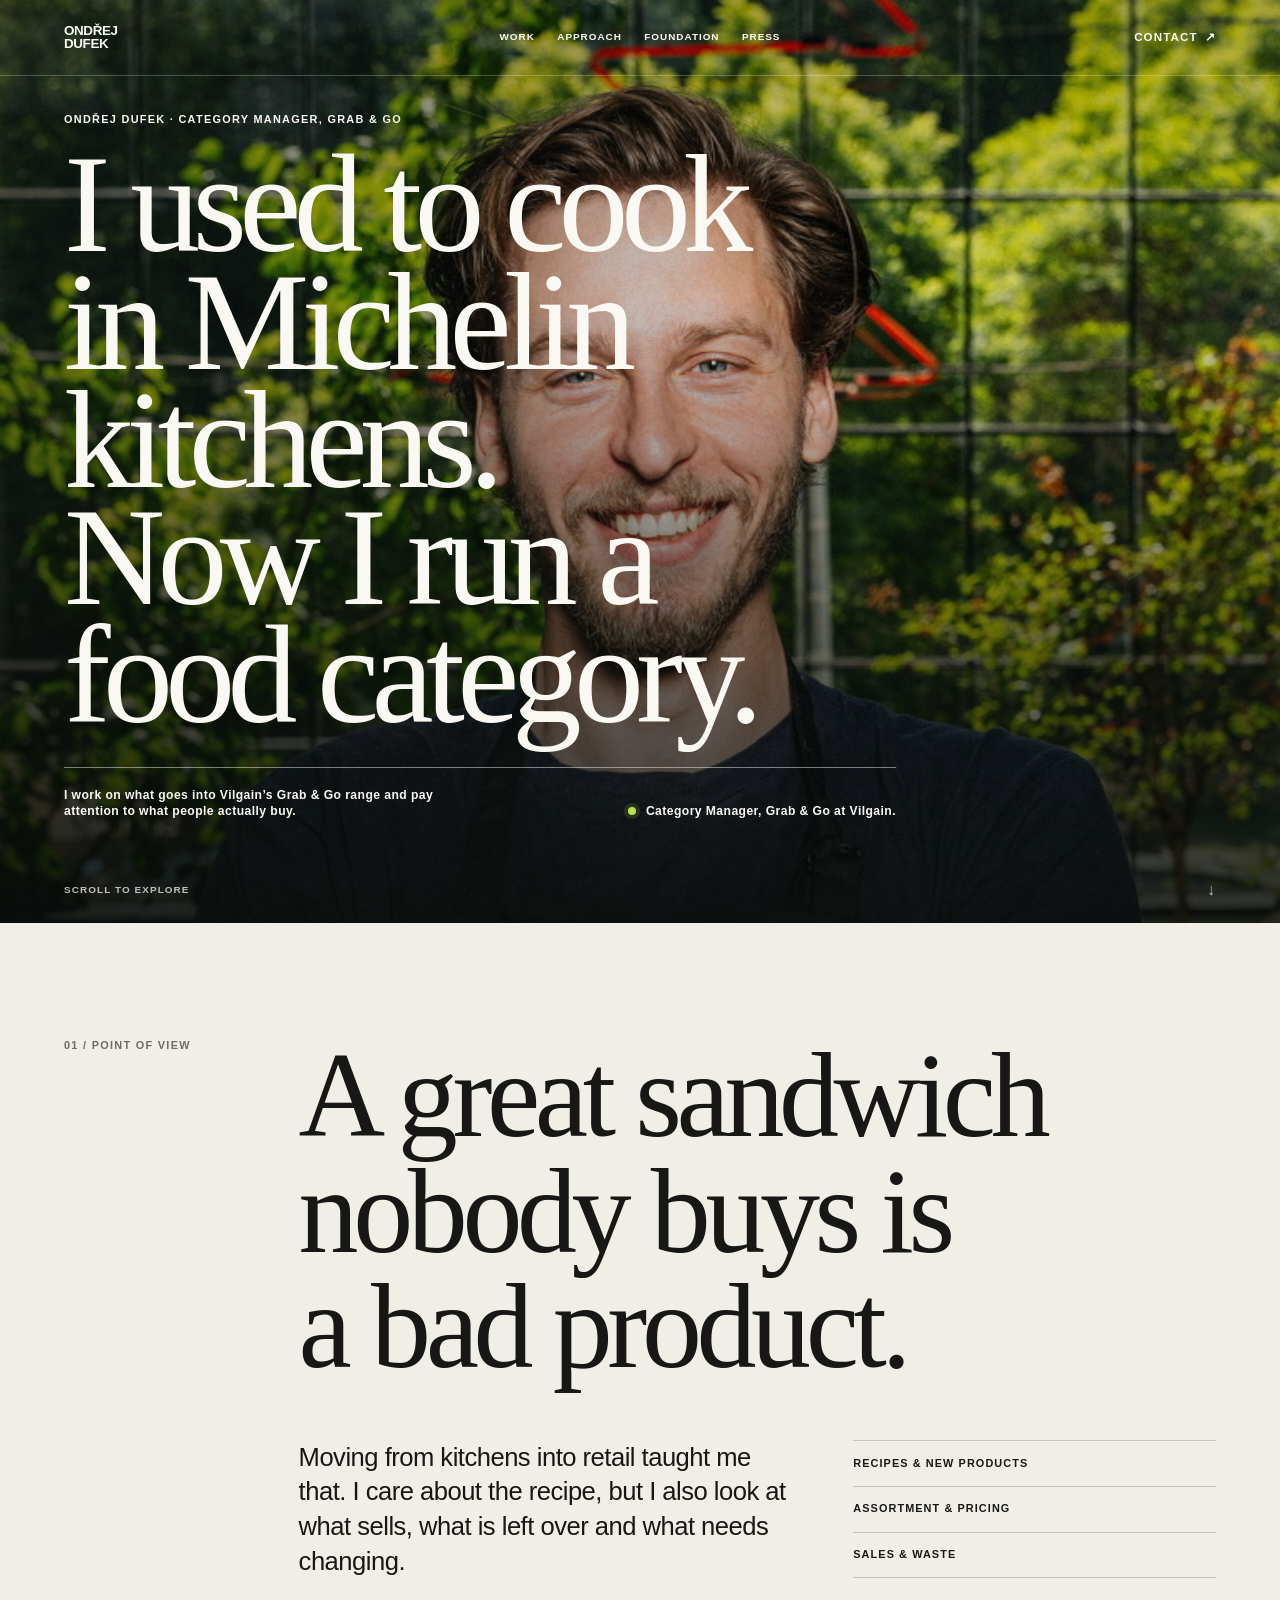
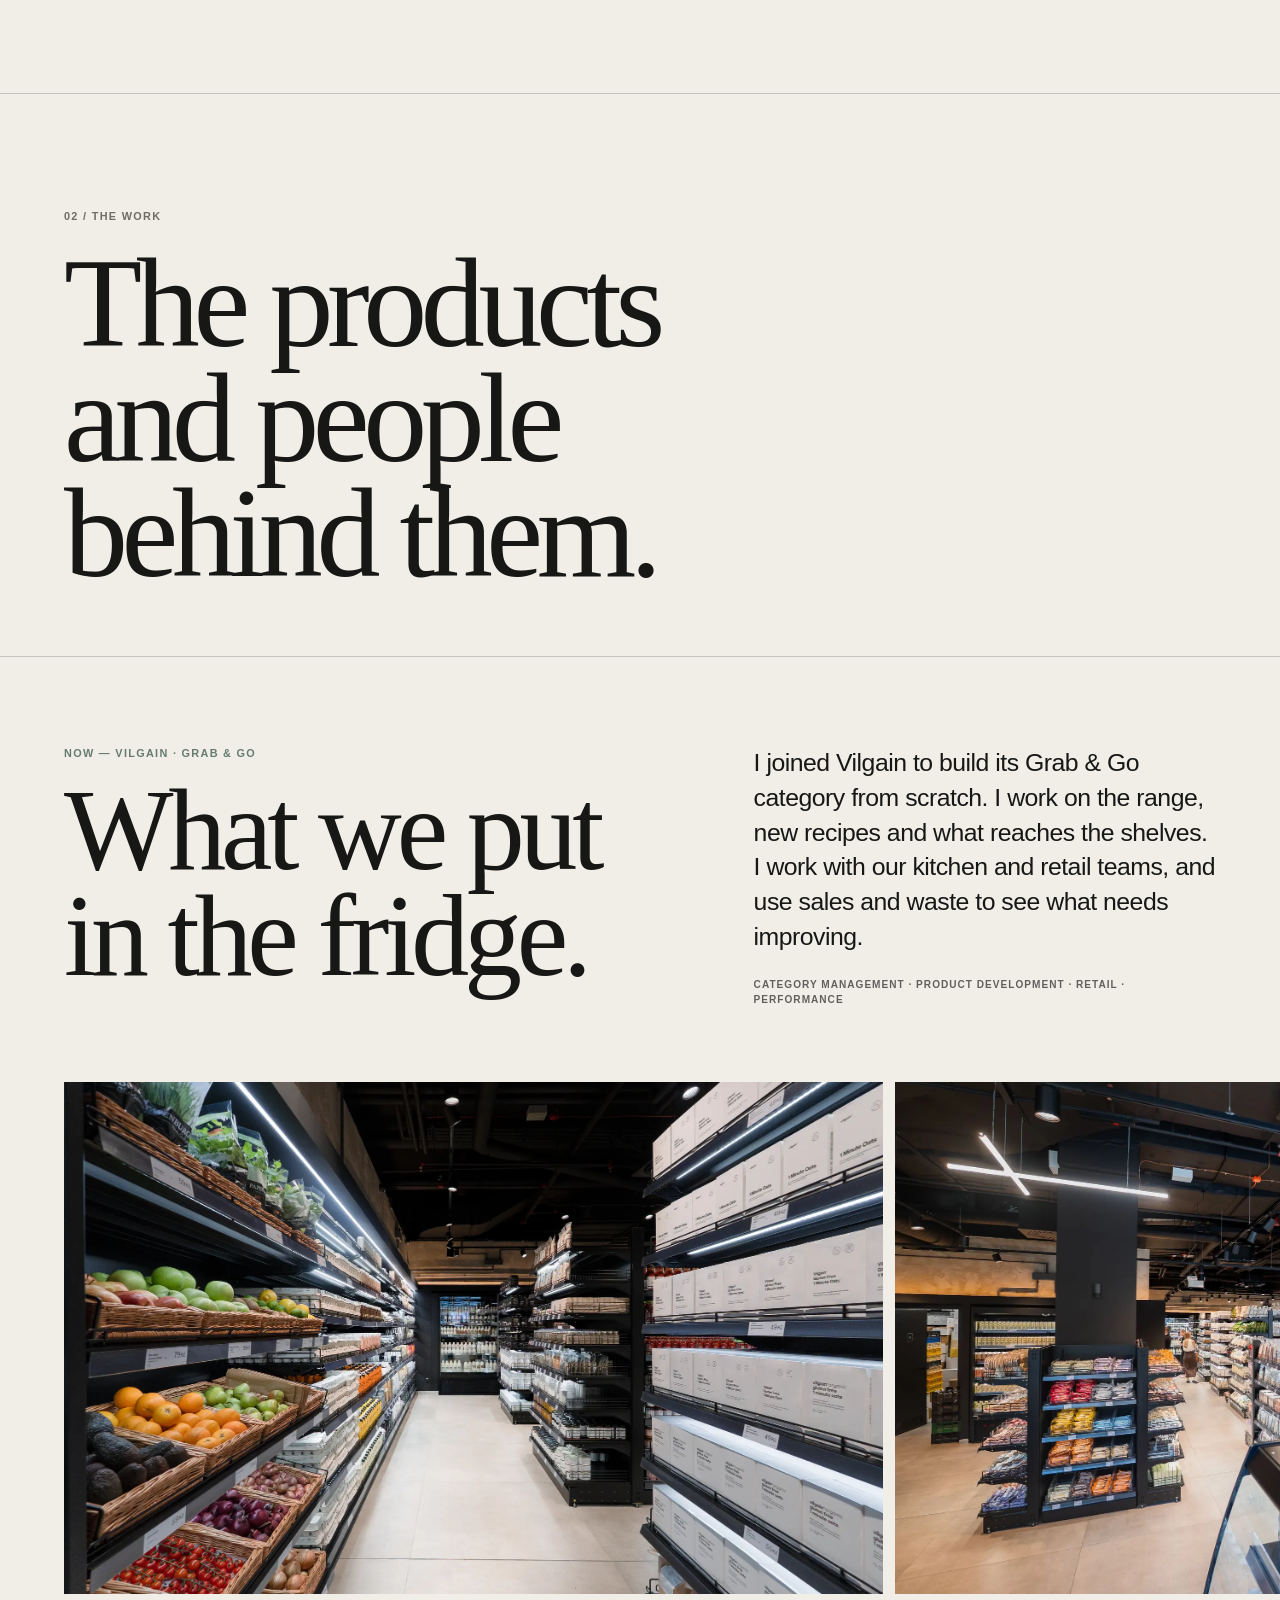
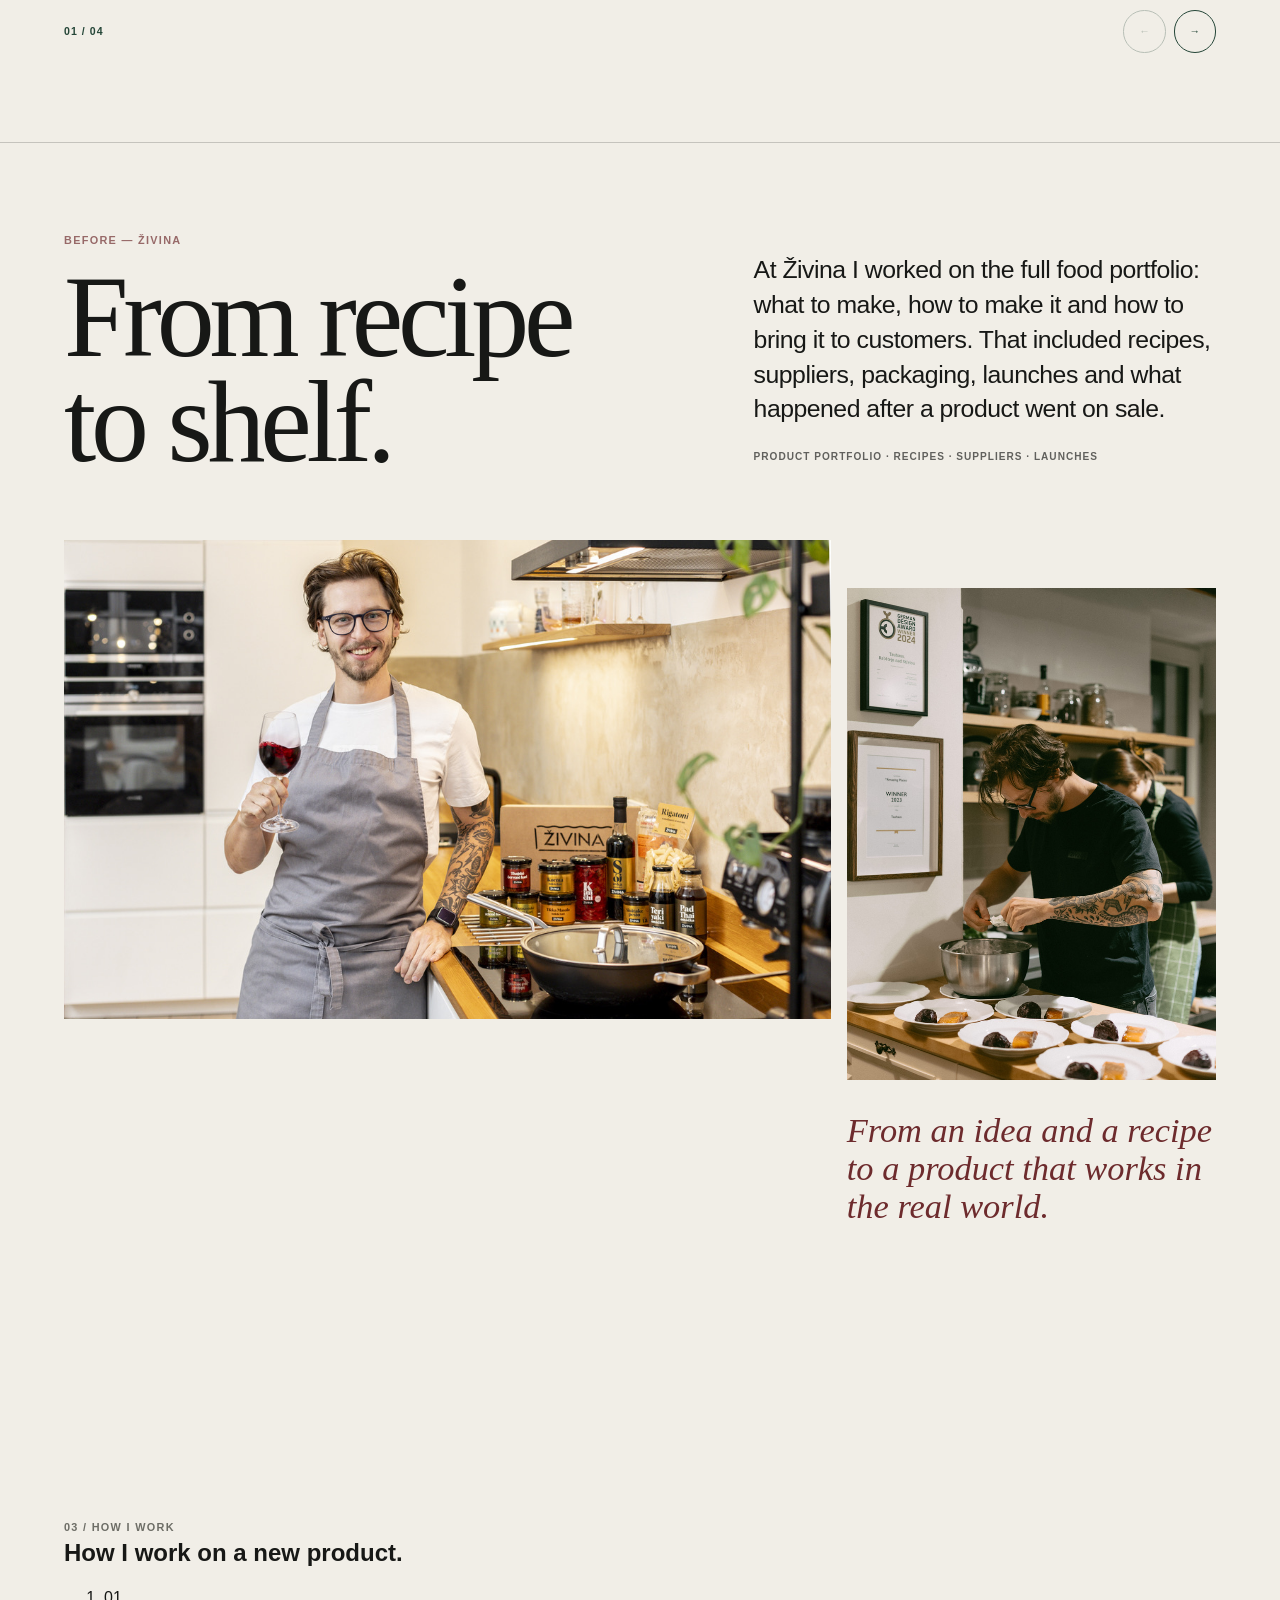
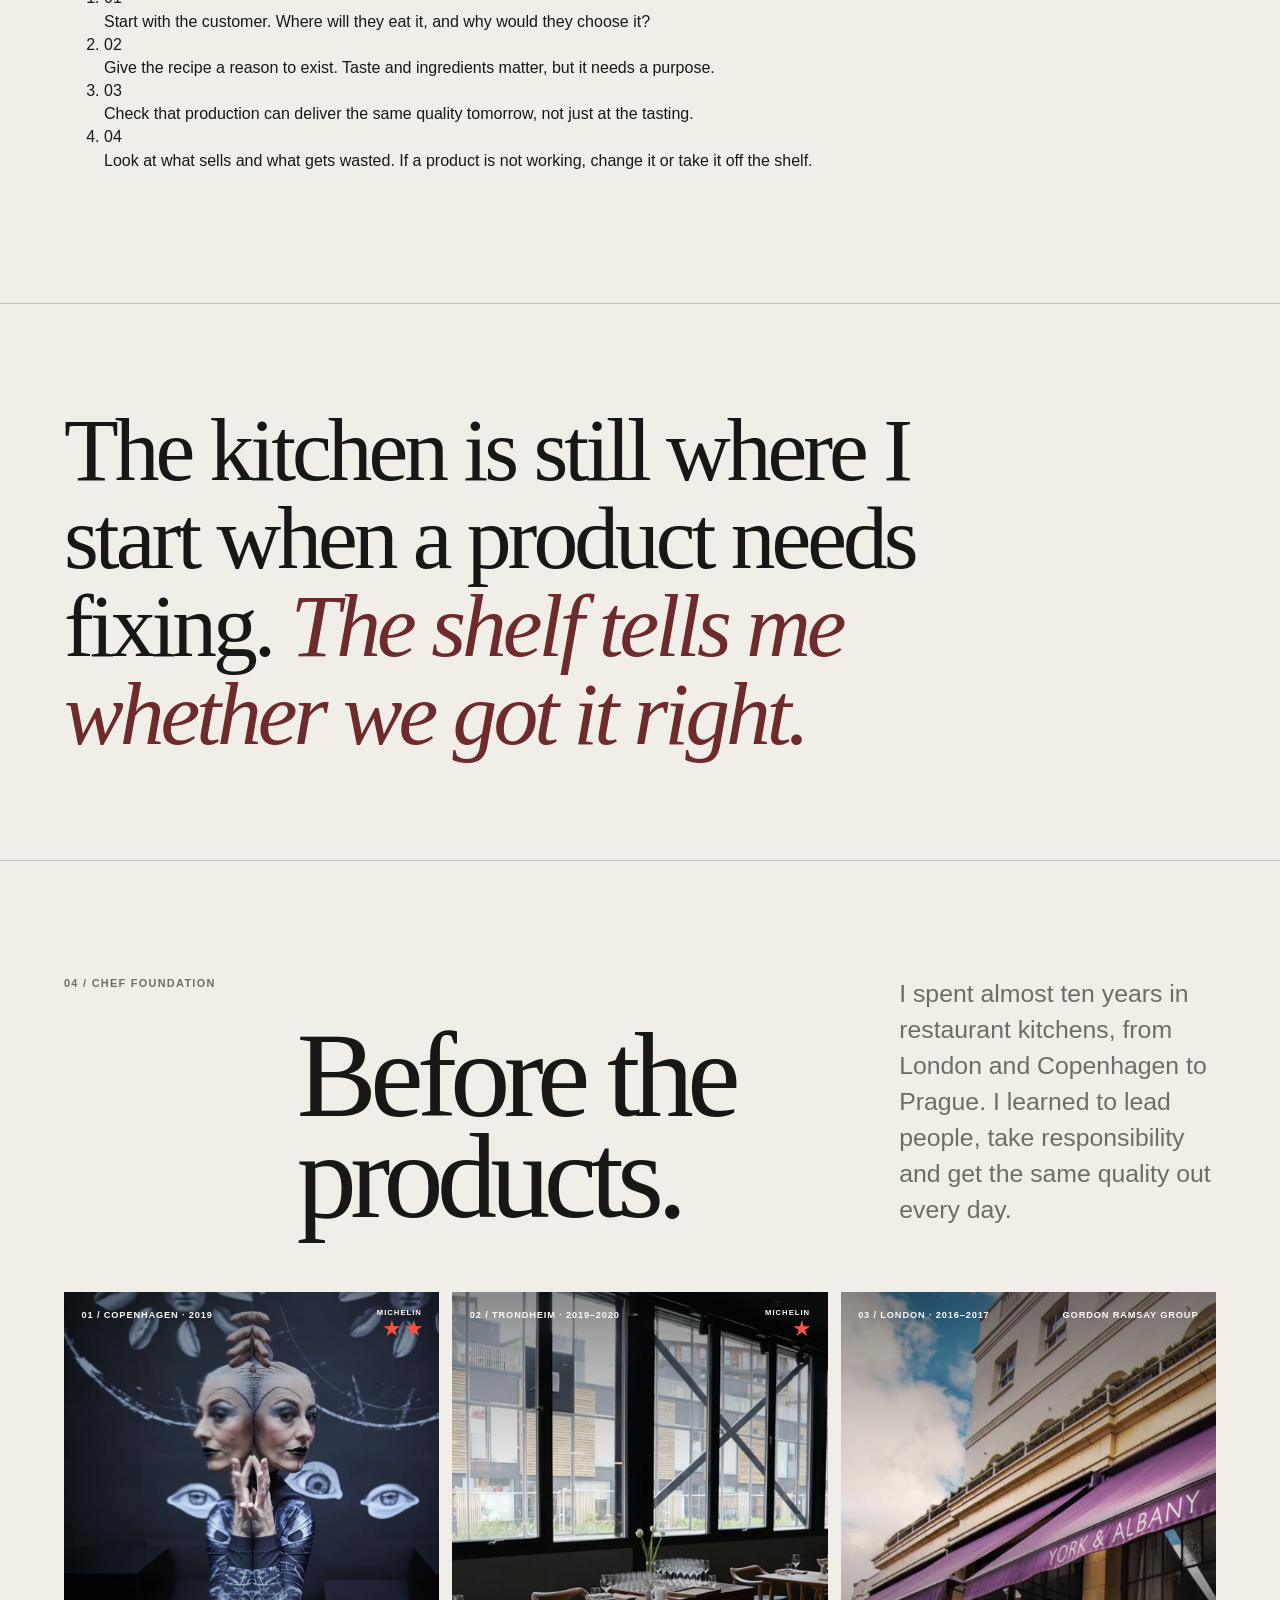
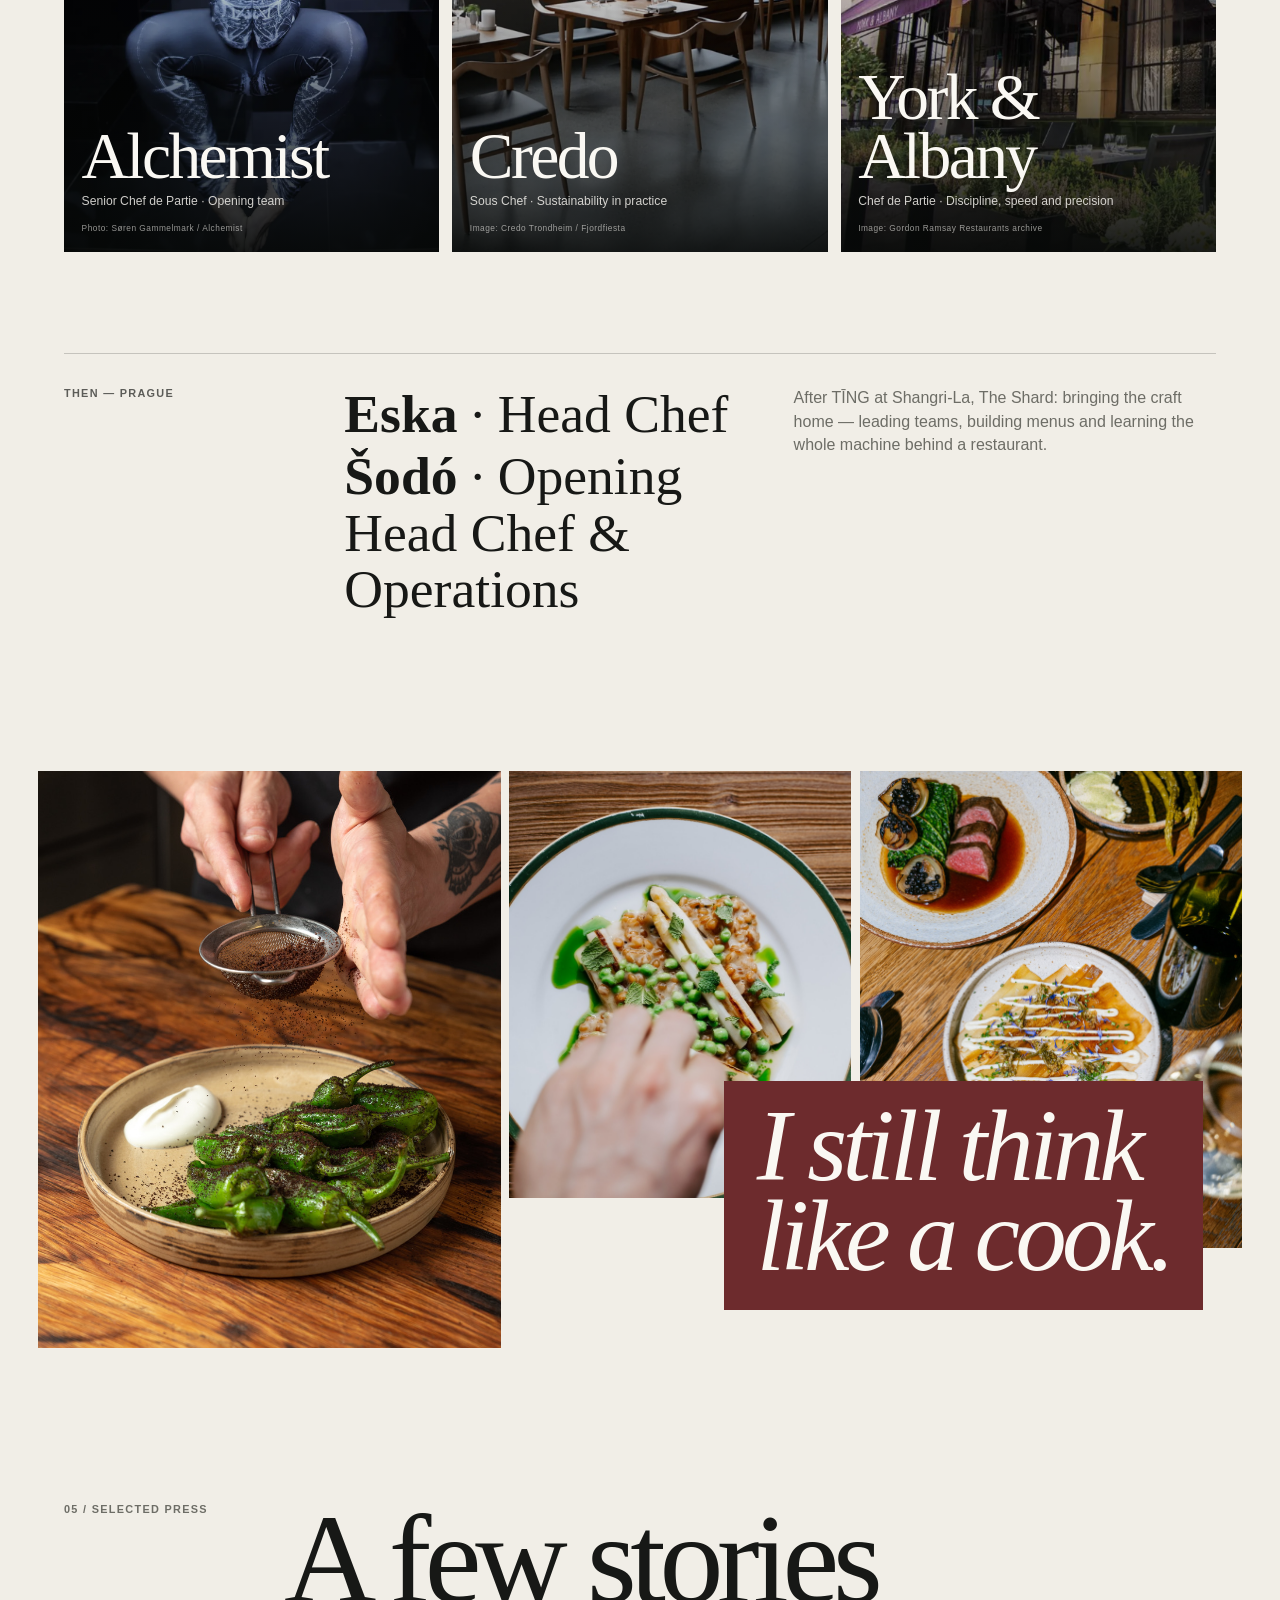
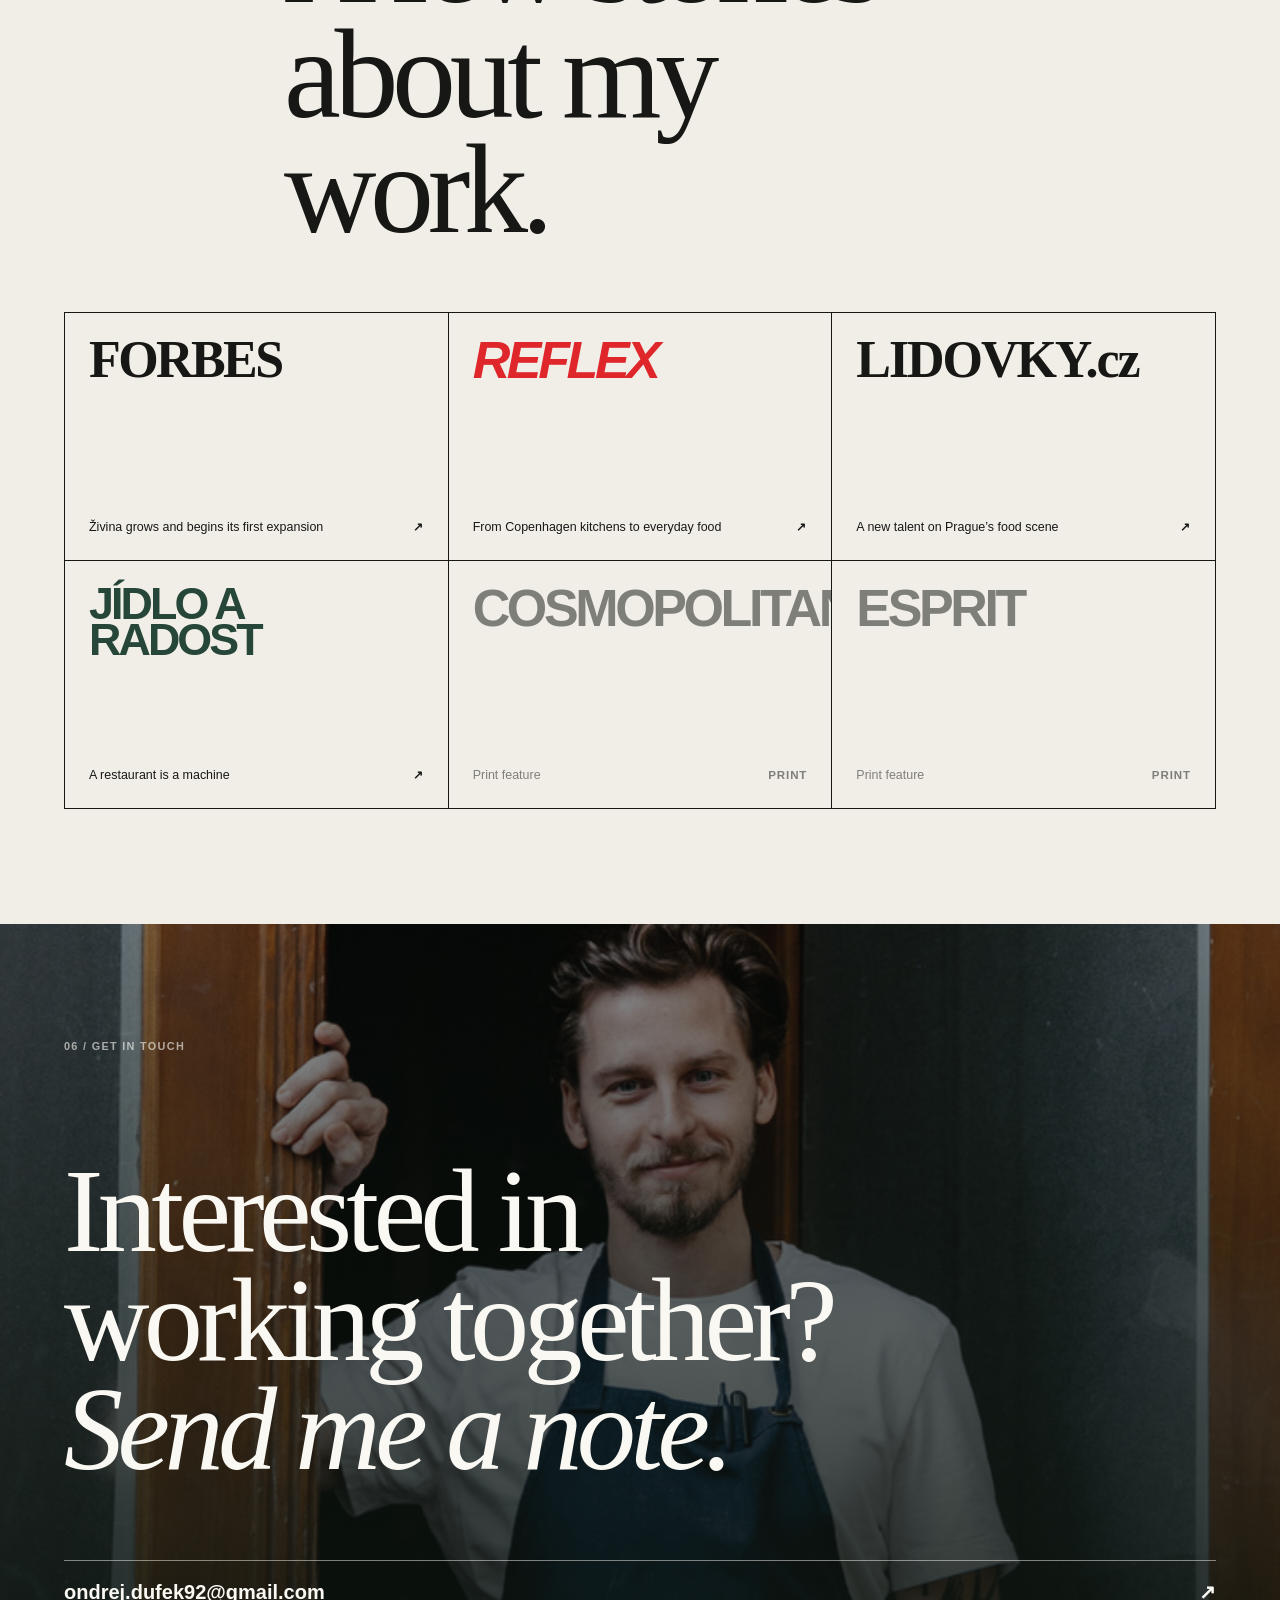
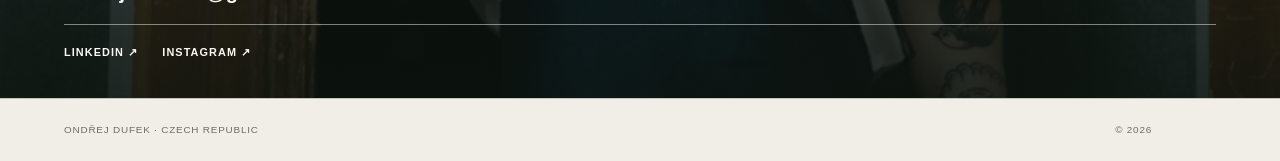
==== index.html @ eaa3c7e8 "Rewrite website copy in Ondřej's own voice" ====
<!doctype html>
<html lang="en">
<head>
  <meta charset="utf-8">
  <meta name="viewport" content="width=device-width, initial-scale=1, viewport-fit=cover">
  <meta name="theme-color" content="#f1eee7">
  <meta name="color-scheme" content="light">
  <title>Ondřej Dufek — Category Manager, Grab &amp; Go at Vilgain</title>
  <meta name="description" content="Ondřej Dufek is a Category Manager for Grab & Go at Vilgain. Former chef at Alchemist, Credo and Eska; previously worked in product management at Živina.">
  <link rel="canonical" href="https://ondrejdufek.com/">

  <meta property="og:type" content="website">
  <meta property="og:title" content="Ondřej Dufek — Category Manager, Grab & Go">
  <meta property="og:description" content="I used to cook in Michelin kitchens. Now I build Grab & Go at Vilgain.">
  <meta property="og:url" content="https://ondrejdufek.com/">
  <meta property="og:image" content="https://ondrejdufek.com/assets/images/16.jpg">
  <meta property="og:image:alt" content="Ondřej Dufek">
  <meta name="twitter:card" content="summary_large_image">

  <link rel="icon" href="assets/favicon.svg" type="image/svg+xml">
  <link rel="stylesheet" href="assets/styles.css">
  <script defer src="assets/script.js"></script>

  <script type="application/ld+json">
  {
    "@context": "https://schema.org",
    "@type": "Person",
    "name": "Ondřej Dufek",
    "url": "https://ondrejdufek.com/",
    "email": "mailto:ondrej.dufek92@gmail.com",
    "jobTitle": "Category Manager, Grab & Go",
    "sameAs": [
      "https://cz.linkedin.com/in/dufekondrej92",
      "https://www.instagram.com/dufek.ondra/"
    ],
    "knowsAbout": [
      "Food product development",
      "Category management",
      "Retail assortment",
      "New product development",
      "Fresh food",
      "Grab and go",
      "Product portfolio strategy",
      "Food operations",
      "Culinary arts"
    ]
  }
  </script>
</head>
<body>
  <a class="skip-link" href="#main">Skip to content</a>

  <header class="site-header" data-header>
    <a class="wordmark" href="#top" aria-label="Ondřej Dufek — back to top">
      <span>Ondřej</span>
      <span>Dufek</span>
    </a>
    <nav class="primary-nav" aria-label="Main navigation">
      <a href="#work">Work</a>
      <a href="#approach">Approach</a>
      <a href="#foundation">Foundation</a>
      <a href="#press">Press</a>
    </nav>
    <a class="header-contact" href="mailto:ondrej.dufek92@gmail.com">Contact <span aria-hidden="true">↗</span></a>
  </header>

  <main id="main">
    <section class="hero" id="top" aria-labelledby="hero-title">
      <div class="hero-media" aria-hidden="true">
        <img src="assets/images/16.jpg" alt="" width="768" height="1024" fetchpriority="high">
      </div>
      <div class="hero-wash" aria-hidden="true"></div>
      <div class="hero-content">
        <p class="eyebrow hero-eyebrow">Ondřej Dufek · Category Manager, Grab &amp; Go</p>
        <h1 id="hero-title">I used to cook in Michelin kitchens. Now I run a food category.</h1>
        <div class="hero-meta">
          <p>I work on what goes into Vilgain’s Grab &amp; Go range and pay attention to what people actually buy.</p>
          <p class="hero-now"><span class="status-dot" aria-hidden="true"></span> Category Manager, Grab &amp; Go at Vilgain.</p>
        </div>
      </div>
      <a class="scroll-cue" href="#intro" aria-label="Continue to introduction">
        <span>Scroll to explore</span>
        <span aria-hidden="true">↓</span>
      </a>
    </section>

    <section class="manifesto section-pad" id="intro" aria-labelledby="intro-title">
      <p class="section-index reveal">01 / Point of view</p>
      <div class="manifesto-copy">
        <h2 id="intro-title" class="display-copy reveal">A great sandwich nobody buys is a bad product.</h2>
        <div class="manifesto-bottom reveal">
          <p class="body-large">Moving from kitchens into retail taught me that. I care about the recipe, but I also look at what sells, what is left over and what needs changing.</p>
          <ul class="skill-line" aria-label="Core strengths">
            <li>Recipes &amp; new products</li>
            <li>Assortment &amp; pricing</li>
            <li>Sales &amp; waste</li>
          </ul>
        </div>
      </div>
    </section>

    <section class="work-section section-pad" id="work" aria-labelledby="work-title">
      <div class="section-heading reveal">
        <p class="section-index">02 / The work</p>
        <h2 id="work-title">The products and people behind them.</h2>
      </div>

      <article class="project project-vilgain" aria-labelledby="vilgain-title">
        <div class="project-copy reveal">
          <div>
            <p class="project-kicker">Now — Vilgain · Grab &amp; Go</p>
            <h3 id="vilgain-title">What we put<br>in the fridge.</h3>
          </div>
          <div class="project-description">
            <p>I joined Vilgain to build its Grab &amp; Go category from scratch. I work on the range, new recipes and what reaches the shelves. I work with our kitchen and retail teams, and use sales and waste to see what needs improving.</p>
            <p class="project-note">Category management · Product development · Retail · Performance</p>
          </div>
        </div>

        <section class="photo-strip reveal" data-carousel aria-label="Official Vilgain Oasis Florenc store photographs">
          <div class="photo-track" data-track tabindex="0">
            <figure class="photo-card photo-card-landscape"><img src="assets/images/vilgain/oasis-fresh-food.webp" alt="Fresh food aisle inside the Vilgain Oasis Florenc store" width="1920" height="1241" loading="lazy"></figure>
            <figure class="photo-card photo-card-landscape"><img src="assets/images/vilgain/oasis-interior.webp" alt="Interior of the Vilgain Oasis Florenc store" width="1920" height="1247" loading="lazy"></figure>
            <figure class="photo-card photo-card-landscape"><img src="assets/images/vilgain/oasis-exterior.webp" alt="Entrance to the Vilgain Oasis Florenc store in Prague" width="1920" height="1198" loading="lazy"></figure>
            <figure class="photo-card photo-card-landscape"><img src="assets/images/vilgain/oasis-signage.webp" alt="Vilgain signage inside the Oasis Florenc store" width="1920" height="1281" loading="lazy"></figure>
          </div>
          <div class="carousel-ui">
            <p><span data-current>01</span> / <span data-total>04</span></p>
            <div class="carousel-buttons">
              <button type="button" data-prev aria-label="Previous photograph">←</button>
              <button type="button" data-next aria-label="Next photograph">→</button>
            </div>
          </div>
        </section>
      </article>

      <article class="project project-zivina" aria-labelledby="zivina-title">
        <div class="project-copy reveal">
          <div>
            <p class="project-kicker">Before — Živina</p>
            <h3 id="zivina-title">From recipe<br>to shelf.</h3>
          </div>
          <div class="project-description">
            <p>At Živina I worked on the full food portfolio: what to make, how to make it and how to bring it to customers. That included recipes, suppliers, packaging, launches and what happened after a product went on sale.</p>
            <p class="project-note">Product portfolio · Recipes · Suppliers · Launches</p>
          </div>
        </div>

        <div class="zivina-gallery reveal">
          <figure class="gallery-main"><img src="assets/images/05.jpg" alt="" width="1084" height="724" loading="lazy"></figure>
          <figure class="gallery-secondary"><img src="assets/images/06.jpg" alt="" width="724" height="1086" loading="lazy"></figure>
          <p class="gallery-caption">From an idea and a recipe to a product that works in the real world.</p>
        </div>
      </article>
    </section>

    <section class="method section-pad" id="approach" aria-labelledby="approach-title">
      <p class="section-index reveal">03 / How I work</p>
      <div class="method-main">
        <h2 id="approach-title" class="reveal">How I work on a new product.</h2>
        <ol class="method-list reveal">
          <li><span>01</span><p>Start with the customer. Where will they eat it, and why would they choose it?</p></li>
          <li><span>02</span><p>Give the recipe a reason to exist. Taste and ingredients matter, but it needs a purpose.</p></li>
          <li><span>03</span><p>Check that production can deliver the same quality tomorrow, not just at the tasting.</p></li>
          <li><span>04</span><p>Look at what sells and what gets wasted. If a product is not working, change it or take it off the shelf.</p></li>
        </ol>
      </div>
    </section>

    <section class="bridge" aria-label="Career progression">
      <p class="reveal">The kitchen is still where I start when a product needs fixing. <em>The shelf tells me whether we got it right.</em></p>
    </section>

    <section class="foundation section-pad" id="foundation" aria-labelledby="foundation-title">
      <div class="foundation-intro reveal">
        <p class="section-index">04 / Chef foundation</p>
        <h2 id="foundation-title">Before the<br>products.</h2>
        <p>I spent almost ten years in restaurant kitchens, from London and Copenhagen to Prague. I learned to lead people, take responsibility and get the same quality out every day.</p>
      </div>

      <div class="experience-grid reveal" aria-label="Selected culinary experience">
        <a class="experience-card" href="https://alchemist.dk/" target="_blank" rel="noopener">
          <img src="assets/images/foundation/alchemist.webp" alt="Perceptions at Alchemist in Copenhagen" width="1200" height="1500" loading="lazy">
          <div class="experience-shade" aria-hidden="true"></div>
          <div class="experience-topline">
            <p>01 / Copenhagen · 2019</p>
            <p class="michelin-stars" aria-label="Two Michelin stars"><span>MICHELIN</span><b aria-hidden="true">★ ★</b></p>
          </div>
          <div class="experience-copy">
            <h3>Alchemist</h3>
            <p>Senior Chef de Partie · Opening team</p>
            <small>Photo: Søren Gammelmark / Alchemist</small>
          </div>
        </a>

        <a class="experience-card" href="https://www.restaurantcredo.no/" target="_blank" rel="noopener">
          <img src="assets/images/foundation/credo.webp" alt="Credo restaurant interior in Trondheim" width="1200" height="1500" loading="lazy">
          <div class="experience-shade" aria-hidden="true"></div>
          <div class="experience-topline">
            <p>02 / Trondheim · 2019–2020</p>
            <p class="michelin-stars" aria-label="One Michelin star"><span>MICHELIN</span><b aria-hidden="true">★</b></p>
          </div>
          <div class="experience-copy">
            <h3>Credo</h3>
            <p>Sous Chef · Sustainability in practice</p>
            <small>Image: Credo Trondheim / Fjordfiesta</small>
          </div>
        </a>

        <a class="experience-card" href="https://www.gordonramsayrestaurants.com/" target="_blank" rel="noopener">
          <img src="assets/images/foundation/gordon-ramsay-group.webp" alt="York and Albany restaurant in London" width="1200" height="1500" loading="lazy">
          <div class="experience-shade" aria-hidden="true"></div>
          <div class="experience-topline">
            <p>03 / London · 2016–2017</p>
            <p class="group-mark">GORDON RAMSAY GROUP</p>
          </div>
          <div class="experience-copy">
            <h3>York &amp; Albany</h3>
            <p>Chef de Partie · Discipline, speed and precision</p>
            <small>Image: Gordon Ramsay Restaurants archive</small>
          </div>
        </a>
      </div>

      <div class="prague-chapter reveal">
        <p class="project-kicker">Then — Prague</p>
        <div>
          <p><strong>Eska</strong> · Head Chef</p>
          <p><strong>Šodó</strong> · Opening Head Chef &amp; Operations</p>
        </div>
        <p>After TĪNG at Shangri-La, The Shard: bringing the craft home — leading teams, building menus and learning the whole machine behind a restaurant.</p>
      </div>
    </section>

    <aside class="interlude" aria-label="Ondřej Dufek at work">
      <div class="interlude-grid">
        <figure><img src="assets/images/11.jpg" alt="" width="793" height="991" loading="lazy"></figure>
        <figure><img src="assets/images/12.jpg" alt="" width="724" height="1086" loading="lazy"></figure>
        <figure><img src="assets/images/13.jpg" alt="" width="768" height="1024" loading="lazy"></figure>
      </div>
      <p class="interlude-line reveal">I still think<br>like a cook.</p>
    </aside>

    <section class="press section-pad" id="press" aria-labelledby="press-title">
      <div class="press-heading reveal">
        <p class="section-index">05 / Selected press</p>
        <h2 id="press-title">A few stories<br>about my work.</h2>
      </div>

      <div class="press-grid reveal">
        <a class="press-card press-forbes" href="https://forbes.cz/sklenicky-s-michelinskym-podpisem-zivina-roste-a-spousti-prvni-expanzi/" target="_blank" rel="noopener">
          <span class="press-logo">FORBES</span>
          <span class="press-title">Živina grows and begins its first expansion</span>
          <span class="press-arrow" aria-hidden="true">↗</span>
        </a>
        <a class="press-card press-reflex" href="https://www.reflex.cz/clanek/jidlo-a-piti/127262/dufek-vareni-v-kodani-to-je-jiny-svet-byla-to-nadherna-divadelni-hra-pod-vedenim-skutecneho-dramaturga.html" target="_blank" rel="noopener">
          <span class="press-logo">REFLEX</span>
          <span class="press-title">From Copenhagen kitchens to everyday food</span>
          <span class="press-arrow" aria-hidden="true">↗</span>
        </a>
        <a class="press-card press-lidovky" href="https://www.lidovky.cz/relax/dobra-chut/ondrej-dufek-restaurace-eska-dejvice-sodo-skotsko.A230419_142334_dobra-chut_ape" target="_blank" rel="noopener">
          <span class="press-logo">LIDOVKY.cz</span>
          <span class="press-title">A new talent on Prague’s food scene</span>
          <span class="press-arrow" aria-hidden="true">↗</span>
        </a>
        <a class="press-card press-ambi" href="https://www.jidloaradost.ambi.cz/clanky/restaurace-je-stroj-zadrhaval-by-se-kdyby-si-kazda-soucastka-delala-co-chce" target="_blank" rel="noopener">
          <span class="press-logo">JÍDLO A RADOST</span>
          <span class="press-title">A restaurant is a machine</span>
          <span class="press-arrow" aria-hidden="true">↗</span>
        </a>
        <div class="press-card press-print" aria-label="Cosmopolitan, print feature">
          <span class="press-logo">COSMOPOLITAN</span>
          <span class="press-title">Print feature</span>
          <span class="press-arrow" aria-hidden="true">Print</span>
        </div>
        <div class="press-card press-print" aria-label="Esprit, print feature">
          <span class="press-logo">ESPRIT</span>
          <span class="press-title">Print feature</span>
          <span class="press-arrow" aria-hidden="true">Print</span>
        </div>
      </div>
    </section>

    <section class="closing" id="contact" aria-labelledby="contact-title">
      <div class="closing-image" aria-hidden="true">
        <img src="assets/images/14.jpg" alt="" width="724" height="1086" loading="lazy">
      </div>
      <div class="closing-inner">
        <p class="section-index reveal">06 / Get in touch</p>
        <h2 id="contact-title" class="reveal">Interested in working together?<br><em>Send me a note.</em></h2>
        <a class="email-link reveal" href="mailto:ondrej.dufek92@gmail.com">
          <span>ondrej.dufek92@gmail.com</span>
          <span aria-hidden="true">↗</span>
        </a>
        <div class="closing-links reveal">
          <a href="https://cz.linkedin.com/in/dufekondrej92" target="_blank" rel="me noopener">LinkedIn ↗</a>
          <a href="https://www.instagram.com/dufek.ondra/" target="_blank" rel="me noopener">Instagram ↗</a>
        </div>
      </div>
    </section>
  </main>

  <footer class="site-footer">
    <p>Ondřej Dufek · Czech Republic</p>
    <p>© <span data-year>2026</span></p>
  </footer>

  <noscript>
    <p class="noscript-message">This site works without JavaScript; swipe galleries and subtle motion are enhanced when JavaScript is available.</p>
  </noscript>
</body>
</html>
---- assets/styles.css ----
:root {
  --paper: #f1eee7;
  --paper-deep: #e7e1d7;
  --ink: #171816;
  --muted: #6d6d66;
  --line: rgba(23, 24, 22, 0.2);
  --green: #254638;
  --green-soft: #dce4d5;
  --wine: #6d2b2d;
  --wine-deep: #4c1c1f;
  --gold: #d4a94f;
  --black: #101210;
  --white: #faf8f3;
  --sans: "Helvetica Neue", Helvetica, Arial, sans-serif;
  --serif: "Iowan Old Style", "Palatino Linotype", Palatino, Baskerville, "Times New Roman", serif;
  --header-h: 4.75rem;
  --gutter: clamp(1.25rem, 5vw, 5rem);
  --section-space: clamp(4.5rem, 9vw, 7.5rem);
  --ease: cubic-bezier(.22, 1, .36, 1);
}

*,
*::before,
*::after {
  box-sizing: border-box;
}

html {
  scroll-behavior: smooth;
  background: var(--paper);
}

body {
  margin: 0;
  min-width: 20rem;
  overflow-x: hidden;
  color: var(--ink);
  background: var(--paper);
  font-family: var(--sans);
  font-size: 1rem;
  line-height: 1.45;
  -webkit-font-smoothing: antialiased;
  text-rendering: optimizeLegibility;
}

body.is-loading {
  cursor: wait;
}

img {
  display: block;
  width: 100%;
  max-width: 100%;
  height: auto;
  background: var(--paper-deep);
}

figure,
h1,
h2,
h3,
p,
ul {
  margin: 0;
}

ul {
  padding: 0;
  list-style: none;
}

a {
  color: inherit;
  text-decoration: none;
}

button {
  color: inherit;
  font: inherit;
}

::selection {
  color: var(--white);
  background: var(--wine);
}

:focus-visible {
  outline: 2px solid currentColor;
  outline-offset: 4px;
}

.skip-link {
  position: fixed;
  z-index: 1000;
  top: .75rem;
  left: .75rem;
  padding: .75rem 1rem;
  color: var(--white);
  background: var(--black);
  transform: translateY(-180%);
  transition: transform .2s ease;
}

.skip-link:focus {
  transform: translateY(0);
}

.site-header {
  position: fixed;
  z-index: 100;
  top: 0;
  right: 0;
  left: 0;
  display: grid;
  grid-template-columns: 1fr auto;
  align-items: center;
  min-height: var(--header-h);
  padding: .75rem var(--gutter);
  color: var(--white);
  border-bottom: 1px solid rgba(255, 255, 255, .24);
  transition:
    color .35s ease,
    background-color .35s ease,
    border-color .35s ease,
    transform .35s var(--ease);
}

.site-header.is-scrolled {
  color: var(--ink);
  border-color: var(--line);
  background: rgba(241, 238, 231, .88);
  -webkit-backdrop-filter: blur(18px);
  backdrop-filter: blur(18px);
}

.wordmark {
  display: flex;
  flex-direction: column;
  width: fit-content;
  font-size: .84rem;
  font-weight: 700;
  line-height: .9;
  letter-spacing: -.03em;
  text-transform: uppercase;
}

.primary-nav {
  display: none;
}

.header-contact {
  display: inline-flex;
  gap: .45rem;
  align-items: center;
  padding: .55rem 0;
  font-size: .72rem;
  font-weight: 700;
  letter-spacing: .1em;
  text-transform: uppercase;
}

.header-contact span {
  transition: transform .25s var(--ease);
}

.header-contact:hover span {
  transform: translate(3px, -3px);
}

.hero {
  position: relative;
  display: flex;
  align-items: flex-end;
  min-height: 100svh;
  isolation: isolate;
  overflow: hidden;
  color: var(--white);
  background: #30352f;
}

.hero-media,
.hero-wash {
  position: absolute;
  inset: 0;
}

.hero-media {
  z-index: -3;
}

.hero-media img {
  width: 100%;
  height: 100%;
  object-fit: cover;
  object-position: 50% 38%;
  animation: hero-scale 1.6s var(--ease) both;
}

.hero-wash {
  z-index: -2;
  background:
    linear-gradient(180deg, rgba(9, 13, 10, .25) 0%, rgba(9, 13, 10, .03) 32%, rgba(9, 13, 10, .84) 100%),
    linear-gradient(90deg, rgba(17, 18, 16, .42), transparent 72%);
}

.hero-content {
  width: 100%;
  padding: calc(var(--header-h) + 2.25rem) var(--gutter) 5.75rem;
}

.eyebrow,
.section-index,
.project-kicker {
  font-size: .68rem;
  font-weight: 700;
  letter-spacing: .12em;
  text-transform: uppercase;
}

.hero-eyebrow {
  margin-bottom: 1.1rem;
  opacity: .82;
  animation: rise-in .8s .12s var(--ease) both;
}

.hero h1 {
  max-width: 13ch;
  font-family: var(--serif);
  font-size: clamp(3.35rem, 15vw, 8.75rem);
  font-weight: 400;
  line-height: .84;
  letter-spacing: -.055em;
  text-wrap: balance;
  animation: rise-in 1s .18s var(--ease) both;
}

.hero-meta {
  display: grid;
  gap: 1.25rem;
  margin-top: 2.1rem;
  padding-top: 1.2rem;
  font-size: .76rem;
  font-weight: 600;
  line-height: 1.32;
  letter-spacing: .035em;
  border-top: 1px solid rgba(255, 255, 255, .45);
  animation: rise-in .9s .34s var(--ease) both;
}

.hero-now {
  display: flex;
  gap: .6rem;
  align-items: center;
}

.status-dot {
  display: inline-block;
  width: .5rem;
  height: .5rem;
  flex: 0 0 auto;
  border-radius: 50%;
  background: #b7e34a;
  box-shadow: 0 0 0 4px rgba(183, 227, 74, .14);
}

.scroll-cue {
  position: absolute;
  right: var(--gutter);
  bottom: 1.35rem;
  left: var(--gutter);
  display: flex;
  justify-content: space-between;
  align-items: center;
  font-size: .62rem;
  font-weight: 700;
  letter-spacing: .11em;
  text-transform: uppercase;
  opacity: .74;
}

.scroll-cue span:last-child {
  font-size: 1rem;
  animation: bob 2s ease-in-out infinite;
}

.section-pad {
  padding: var(--section-space) var(--gutter);
}

.section-index {
  color: var(--muted);
}

.manifesto {
  display: grid;
  gap: 2.5rem;
  background: var(--paper);
}

.manifesto-copy {
  display: grid;
  gap: 2.5rem;
}

.display-copy {
  max-width: 15ch;
  font-family: var(--serif);
  font-size: clamp(2.8rem, 10vw, 7.5rem);
  font-weight: 400;
  line-height: .96;
  letter-spacing: -.045em;
  text-wrap: balance;
}

.manifesto-bottom {
  display: grid;
  gap: 2.25rem;
}

.body-large {
  max-width: 34rem;
  font-size: clamp(1.15rem, 2.2vw, 1.6rem);
  line-height: 1.35;
  letter-spacing: -.02em;
}

.skill-line {
  display: grid;
  border-top: 1px solid var(--line);
}

.skill-line li {
  padding: .9rem 0;
  font-size: .68rem;
  font-weight: 700;
  letter-spacing: .1em;
  text-transform: uppercase;
  border-bottom: 1px solid var(--line);
}

.work-section {
  padding-right: 0;
  padding-left: 0;
  background: var(--paper);
  border-top: 1px solid var(--line);
}

.section-heading {
  display: grid;
  gap: 1.3rem;
  padding: 0 var(--gutter) clamp(2.5rem, 5vw, 4.5rem);
}

.section-heading h2,
.press-heading h2 {
  max-width: 11ch;
  font-family: var(--serif);
  font-size: clamp(3rem, 11vw, 8rem);
  font-weight: 400;
  line-height: .9;
  letter-spacing: -.05em;
}

.project {
  position: relative;
  overflow: hidden;
  padding: clamp(3.75rem, 7vw, 5.75rem) 0;
  border-top: 1px solid var(--line);
}

.project-copy {
  display: grid;
  gap: 2rem;
  padding: 0 var(--gutter);
}

.project-kicker {
  margin-bottom: 1rem;
  opacity: .68;
}

.project h3 {
  max-width: 15ch;
  font-family: var(--serif);
  font-size: clamp(2.8rem, 10vw, 7.25rem);
  font-weight: 400;
  line-height: .91;
  letter-spacing: -.045em;
}

.project-description {
  display: grid;
  gap: 1.4rem;
  align-self: end;
  max-width: 35rem;
}

.project-description > p:first-child {
  font-size: clamp(1.08rem, 2.4vw, 1.55rem);
  line-height: 1.4;
  letter-spacing: -.02em;
}

.project-note {
  font-size: .63rem;
  font-weight: 700;
  line-height: 1.5;
  letter-spacing: .1em;
  text-transform: uppercase;
  opacity: .66;
}

.project-vilgain {
  color: var(--ink);
  background: var(--paper);
}

.project-vilgain .project-kicker,
.project-vilgain .carousel-ui {
  color: var(--green);
}

.photo-strip {
  margin-top: clamp(2.5rem, 5vw, 4.5rem);
  overflow: hidden;
}

.photo-track {
  display: flex;
  gap: .75rem;
  overflow-x: auto;
  padding: 0 var(--gutter);
  scroll-snap-type: x mandatory;
  scroll-padding-inline: var(--gutter);
  overscroll-behavior-inline: contain;
  scrollbar-width: none;
  -webkit-overflow-scrolling: touch;
}

.photo-track::-webkit-scrollbar {
  display: none;
}

.photo-card {
  position: relative;
  flex: 0 0 82vw;
  height: min(108vw, 36rem);
  overflow: hidden;
  scroll-snap-align: start;
  background: #193226;
}

.project-vilgain .photo-card-landscape {
  height: auto;
  aspect-ratio: 16 / 10;
}

.photo-card img,
.gallery-main img,
.gallery-secondary img,
.experience-card > img,
.interlude img,
.closing-image img {
  width: 100%;
  height: 100%;
  object-fit: cover;
}

.carousel-ui {
  display: flex;
  justify-content: space-between;
  align-items: center;
  padding: 1rem var(--gutter) 0;
  font-size: .66rem;
  font-weight: 700;
  letter-spacing: .1em;
}

.carousel-buttons {
  display: flex;
  gap: .5rem;
}

.carousel-buttons button {
  display: grid;
  place-items: center;
  width: 2.65rem;
  height: 2.65rem;
  padding: 0;
  cursor: pointer;
  border: 1px solid currentColor;
  border-radius: 50%;
  background: transparent;
  transition: color .2s ease, background-color .2s ease, opacity .2s ease;
}

.carousel-buttons button:hover {
  color: var(--white);
  background: var(--green);
}

.carousel-buttons button:disabled {
  cursor: default;
  opacity: .28;
}

.project-zivina {
  padding-bottom: 0;
  color: var(--ink);
  background: var(--paper);
}

.project-zivina .project-kicker,
.project-zivina .gallery-caption {
  color: var(--wine);
}

.zivina-gallery {
  display: grid;
  grid-template-columns: 1fr .68fr;
  grid-template-rows: auto auto;
  gap: .65rem;
  margin-top: clamp(2.5rem, 5vw, 4.5rem);
  padding: 0 var(--gutter) var(--gutter);
}

.zivina-gallery figure {
  overflow: hidden;
  background: var(--wine-deep);
}

.gallery-main {
  aspect-ratio: 4 / 5;
}

.gallery-secondary {
  align-self: end;
  aspect-ratio: 3 / 4;
  transform: translateY(1.5rem);
}

.gallery-caption {
  grid-column: 1 / -1;
  max-width: 25rem;
  padding-top: 1.5rem;
  font-family: var(--serif);
  font-size: clamp(1.35rem, 4vw, 2.15rem);
  font-style: italic;
  line-height: 1.1;
}

.bridge {
  padding: clamp(4rem, 8vw, 6.5rem) var(--gutter);
  background: var(--paper);
  border-top: 1px solid var(--line);
}

.bridge p {
  max-width: 20ch;
  font-family: var(--serif);
  font-size: clamp(2.2rem, 7vw, 5.6rem);
  line-height: .98;
  letter-spacing: -.045em;
}

.bridge em {
  color: var(--wine);
  font-weight: 400;
  font-style: italic;
}

.foundation {
  padding-right: 0;
  padding-left: 0;
  overflow: hidden;
  color: var(--ink);
  background: var(--paper);
  border-top: 1px solid var(--line);
}

.foundation-intro {
  display: grid;
  gap: 1.6rem;
  padding: 0 var(--gutter);
}

.foundation .section-index {
  color: var(--muted);
}

.foundation-intro h2 {
  max-width: 12ch;
  font-family: var(--serif);
  font-size: clamp(3rem, 11vw, 7.5rem);
  font-weight: 400;
  line-height: .84;
  letter-spacing: -.055em;
}

.foundation-intro > p:last-child {
  max-width: 35rem;
  font-size: clamp(1.08rem, 2.3vw, 1.55rem);
  color: var(--muted);
}

.experience-grid {
  display: flex;
  gap: .75rem;
  margin-top: clamp(2.75rem, 5vw, 4.75rem);
  padding: 0 var(--gutter) .75rem;
  overflow-x: auto;
  scroll-snap-type: x mandatory;
  scroll-padding-inline: var(--gutter);
  overscroll-behavior-inline: contain;
  scrollbar-width: none;
}

.experience-grid::-webkit-scrollbar {
  display: none;
}

.experience-card {
  position: relative;
  display: block;
  flex: 0 0 82vw;
  height: min(110vw, 35rem);
  isolation: isolate;
  overflow: hidden;
  color: var(--white);
  background: var(--black);
  scroll-snap-align: start;
}

.experience-card > img,
.experience-shade {
  position: absolute;
  inset: 0;
}

.experience-card > img {
  z-index: -2;
  filter: saturate(.82) contrast(1.02);
  transition: transform .7s var(--ease), filter .45s ease;
}

.experience-card:hover > img {
  transform: scale(1.025);
  filter: saturate(1) contrast(1.02);
}

.experience-shade {
  z-index: -1;
  background: linear-gradient(180deg, rgba(6, 8, 7, .48), transparent 38%, rgba(6, 8, 7, .92) 100%);
}

.experience-topline,
.experience-copy {
  position: absolute;
  right: 0;
  left: 0;
  padding: 1.1rem;
}

.experience-topline {
  top: 0;
  display: flex;
  justify-content: space-between;
  gap: 1rem;
  align-items: flex-start;
  font-size: .58rem;
  font-weight: 700;
  letter-spacing: .09em;
  text-transform: uppercase;
}

.michelin-stars {
  display: grid;
  gap: .1rem;
  justify-items: end;
  color: #f05245;
  line-height: 1;
}

.michelin-stars span {
  color: var(--white);
  font-size: .48rem;
  letter-spacing: .13em;
}

.michelin-stars b {
  font-family: Georgia, serif;
  font-size: 1.35rem;
  font-weight: 400;
  letter-spacing: -.08em;
}

.group-mark {
  max-width: 8.5rem;
  text-align: right;
}

.experience-copy {
  bottom: 0;
  display: grid;
  gap: .4rem;
}

.experience-copy h3 {
  max-width: 12ch;
  font-family: var(--serif);
  font-size: clamp(2.35rem, 8vw, 4.1rem);
  font-weight: 400;
  line-height: .9;
  letter-spacing: -.04em;
}

.experience-copy > p {
  font-size: .76rem;
  color: rgba(250, 248, 243, .82);
}

.experience-copy small {
  margin-top: .35rem;
  font-size: .52rem;
  letter-spacing: .06em;
  opacity: .58;
}

.prague-chapter {
  display: grid;
  gap: 1.5rem;
  margin: clamp(3.5rem, 7vw, 5.75rem) var(--gutter) 0;
  padding-top: 2rem;
  border-top: 1px solid var(--line);
}

.prague-chapter > div {
  display: grid;
  gap: .35rem;
  font-family: var(--serif);
  font-size: clamp(1.8rem, 5vw, 3.35rem);
  line-height: 1.05;
}

.prague-chapter > p:last-child {
  max-width: 33rem;
  color: var(--muted);
}

.interlude {
  position: relative;
  padding: clamp(1rem, 3vw, 2.5rem);
  overflow: hidden;
  background: var(--paper);
}

.interlude-grid {
  display: grid;
  grid-template-columns: 1.06fr .94fr;
  grid-template-rows: auto auto;
  gap: .55rem;
}

.interlude-grid figure {
  min-height: 0;
  overflow: hidden;
}

.interlude-grid figure:first-child {
  grid-row: 1 / 3;
  aspect-ratio: 4 / 6;
}

.interlude-grid figure:nth-child(2),
.interlude-grid figure:nth-child(3) {
  aspect-ratio: 4 / 3;
}

.interlude-line {
  position: absolute;
  right: clamp(1.5rem, 6vw, 6rem);
  bottom: clamp(1.5rem, 6vw, 6rem);
  max-width: 12ch;
  padding: .2em .32em .28em;
  color: var(--white);
  background: var(--wine);
  font-family: var(--serif);
  font-size: clamp(2rem, 8vw, 6.5rem);
  font-style: italic;
  line-height: .88;
  letter-spacing: -.045em;
  box-decoration-break: clone;
  -webkit-box-decoration-break: clone;
}

.press {
  background: var(--paper);
}

.press-heading {
  display: grid;
  gap: 1.4rem;
  margin-bottom: clamp(2.5rem, 5vw, 4.5rem);
}

.press-grid {
  display: grid;
  border-top: 1px solid var(--ink);
}

.press-card {
  position: relative;
  display: grid;
  grid-template-columns: minmax(0, 1fr) auto;
  gap: 1.15rem;
  align-content: space-between;
  min-height: 10.5rem;
  padding: 1.25rem 0;
  overflow: hidden;
  border-bottom: 1px solid var(--ink);
  transition: color .35s var(--ease), padding .35s var(--ease), background-color .35s var(--ease);
}

a.press-card:hover {
  padding-right: 1.25rem;
  padding-left: 1.25rem;
  color: var(--white);
  background: var(--ink);
}

.press-logo {
  grid-column: 1 / -1;
  align-self: start;
  font-size: clamp(1.6rem, 7vw, 3.25rem);
  font-weight: 800;
  line-height: .9;
  letter-spacing: -.065em;
}

.press-forbes .press-logo {
  font-family: var(--serif);
  font-weight: 700;
  letter-spacing: -.05em;
}

.press-reflex .press-logo {
  color: #df262b;
  font-style: italic;
}

a.press-reflex:hover .press-logo {
  color: var(--white);
}

.press-lidovky .press-logo {
  font-family: var(--serif);
  letter-spacing: -.04em;
}

.press-ambi .press-logo {
  max-width: 7ch;
  color: var(--green);
  font-size: clamp(1.4rem, 6vw, 2.8rem);
  line-height: .82;
}

a.press-ambi:hover .press-logo {
  color: var(--white);
}

.press-title {
  align-self: end;
  max-width: 22rem;
  font-size: .78rem;
  line-height: 1.3;
}

.press-arrow {
  align-self: end;
  font-size: .72rem;
  font-weight: 700;
  letter-spacing: .08em;
  text-transform: uppercase;
}

.press-print {
  color: rgba(23, 24, 22, .52);
}

.closing {
  position: relative;
  min-height: 80svh;
  isolation: isolate;
  overflow: hidden;
  color: var(--white);
  background: var(--green);
}

.closing::after {
  position: absolute;
  z-index: -1;
  inset: 0;
  content: "";
  background: linear-gradient(180deg, rgba(12, 20, 15, .36), rgba(12, 20, 15, .88));
}

.closing-image {
  position: absolute;
  z-index: -2;
  inset: 0;
}

.closing-image img {
  filter: saturate(.72);
}

.closing-inner {
  display: flex;
  flex-direction: column;
  min-height: 80svh;
  padding: var(--section-space) var(--gutter) 2rem;
}

.closing .section-index {
  color: rgba(250, 248, 243, .62);
}

.closing h2 {
  max-width: 13ch;
  margin-top: auto;
  padding-top: 5rem;
  font-family: var(--serif);
  font-size: clamp(2.8rem, 10vw, 7.4rem);
  font-weight: 400;
  line-height: .92;
  letter-spacing: -.048em;
}

.closing h2 em {
  font-weight: 400;
}

.email-link {
  display: flex;
  justify-content: space-between;
  gap: 1rem;
  margin-top: clamp(2.8rem, 6vw, 5rem);
  padding: 1.05rem 0;
  font-size: clamp(.92rem, 2vw, 1.25rem);
  font-weight: 600;
  border-top: 1px solid rgba(250, 248, 243, .48);
  border-bottom: 1px solid rgba(250, 248, 243, .48);
}

.email-link span:last-child {
  transition: transform .25s var(--ease);
}

.email-link:hover span:last-child {
  transform: translate(4px, -4px);
}

.closing-links {
  display: flex;
  flex-wrap: wrap;
  gap: 1.5rem;
  margin-top: 1.25rem;
  font-size: .68rem;
  font-weight: 700;
  letter-spacing: .1em;
  text-transform: uppercase;
}

.closing-links a {
  padding-bottom: .25rem;
  border-bottom: 1px solid transparent;
}

.closing-links a:hover {
  border-color: currentColor;
}

.site-footer {
  display: grid;
  gap: .35rem;
  padding: 1.5rem var(--gutter);
  color: var(--muted);
  background: var(--paper);
  font-size: .62rem;
  letter-spacing: .08em;
  text-transform: uppercase;
  border-top: 1px solid var(--line);
}

.ai-credit {
  letter-spacing: .02em;
  text-transform: none;
}

.noscript-message {
  padding: 1rem var(--gutter);
  color: var(--white);
  background: var(--wine);
  font-size: .75rem;
}

.reveal {
  opacity: 0;
  transform: translateY(2rem);
  transition:
    opacity .85s var(--ease),
    transform .85s var(--ease);
}

.reveal.is-visible {
  opacity: 1;
  transform: translateY(0);
}

@keyframes rise-in {
  from {
    opacity: 0;
    transform: translateY(2rem);
  }
  to {
    opacity: 1;
    transform: translateY(0);
  }
}

@keyframes hero-scale {
  from {
    opacity: .2;
    transform: scale(1.04);
  }
  to {
    opacity: 1;
    transform: scale(1);
  }
}

@keyframes bob {
  0%, 100% { transform: translateY(0); }
  50% { transform: translateY(.35rem); }
}

@media (min-width: 42rem) {
  .hero-media img {
    object-position: center top;
  }

  .site-header {
    grid-template-columns: 1fr auto 1fr;
  }

  .primary-nav {
    display: flex;
    gap: 1.4rem;
    align-items: center;
    font-size: .62rem;
    font-weight: 700;
    letter-spacing: .1em;
    text-transform: uppercase;
  }

  .primary-nav a {
    position: relative;
    padding: .5rem 0;
  }

  .primary-nav a::after {
    position: absolute;
    right: 0;
    bottom: .28rem;
    left: 0;
    height: 1px;
    content: "";
    background: currentColor;
    transform: scaleX(0);
    transform-origin: right;
    transition: transform .3s var(--ease);
  }

  .primary-nav a:hover::after {
    transform: scaleX(1);
    transform-origin: left;
  }

  .header-contact {
    justify-self: end;
  }

  .hero-meta {
    grid-template-columns: 1fr 1fr;
    align-items: end;
  }

  .hero-now {
    justify-self: end;
    max-width: 19rem;
    text-align: right;
  }

  .manifesto {
    grid-template-columns: minmax(7rem, .35fr) 1.65fr;
  }

  .manifesto-copy {
    gap: 3.5rem;
  }

  .manifesto-bottom {
    grid-template-columns: 1.15fr .85fr;
    gap: 4rem;
    align-items: end;
  }

  .project-copy {
    grid-template-columns: 1.15fr .85fr;
    gap: 4rem;
  }

  .photo-card {
    flex-basis: min(64vw, 52rem);
    height: min(72vw, 43rem);
  }

  .photo-card-portrait {
    flex-basis: min(43vw, 32rem);
  }

  .photo-card-square {
    flex-basis: min(54vw, 40rem);
  }

  .zivina-gallery {
    grid-template-columns: 1.35fr .65fr;
    gap: 1rem;
  }

  .gallery-main {
    aspect-ratio: 16 / 10;
  }

  .gallery-secondary {
    aspect-ratio: 3 / 4;
    transform: translateY(3rem);
  }

  .gallery-caption {
    grid-column: 2;
    padding-top: 4rem;
  }

  .foundation-intro {
    grid-template-columns: .35fr 1.05fr .6fr;
    gap: 3rem;
    align-items: end;
  }

  .foundation-intro .section-index {
    align-self: start;
  }

  .experience-grid {
    display: grid;
    grid-template-columns: repeat(3, minmax(0, 1fr));
    gap: .8rem;
    overflow: visible;
  }

  .experience-card {
    width: auto;
    height: min(47vw, 35rem);
  }

  .prague-chapter {
    grid-template-columns: .55fr .95fr 1fr;
    gap: 3rem;
  }

  .interlude-grid {
    grid-template-columns: 1.15fr .85fr .95fr;
    grid-template-rows: 1fr;
  }

  .interlude-grid figure:first-child {
    grid-row: auto;
    aspect-ratio: 4 / 5;
  }

  .interlude-grid figure:nth-child(2),
  .interlude-grid figure:nth-child(3) {
    aspect-ratio: 4 / 5;
  }

  .press-heading {
    grid-template-columns: .35fr 1.65fr;
  }

  .press-grid {
    grid-template-columns: repeat(2, minmax(0, 1fr));
    border-left: 1px solid var(--ink);
  }

  .press-card {
    min-height: 14rem;
    padding: 1.5rem;
    border-right: 1px solid var(--ink);
  }

  a.press-card:hover {
    padding: 1.9rem;
  }

  .site-footer {
    grid-template-columns: 1fr auto;
    gap: 2rem;
  }

  .site-footer .ai-credit {
    grid-column: 1;
  }

  .site-footer p:last-child {
    grid-column: 2;
    grid-row: 2;
  }
}

@media (min-width: 68rem) {
  .hero-content {
    padding-bottom: 6.5rem;
  }

  .hero h1 {
    max-width: 12ch;
  }

  .hero-meta {
    max-width: 52rem;
  }

  .project-description {
    padding-bottom: .7rem;
  }

  .press-grid {
    grid-template-columns: repeat(3, minmax(0, 1fr));
  }

  .press-card {
    min-height: 15.5rem;
  }

  .closing-inner {
    min-height: 86svh;
  }

  .closing {
    min-height: 86svh;
  }

  .site-footer {
    grid-template-columns: 1fr auto auto auto;
  }

  .site-footer .ai-credit,
  .site-footer p:last-child {
    grid-column: auto;
    grid-row: auto;
  }
}

@media (hover: none) {
  .carousel-buttons {
    display: none;
  }
}

@media (prefers-reduced-motion: reduce) {
  html {
    scroll-behavior: auto;
  }

  *,
  *::before,
  *::after {
    scroll-behavior: auto !important;
    animation-duration: .01ms !important;
    animation-iteration-count: 1 !important;
    transition-duration: .01ms !important;
  }

  .reveal {
    opacity: 1;
    transform: none;
  }
}
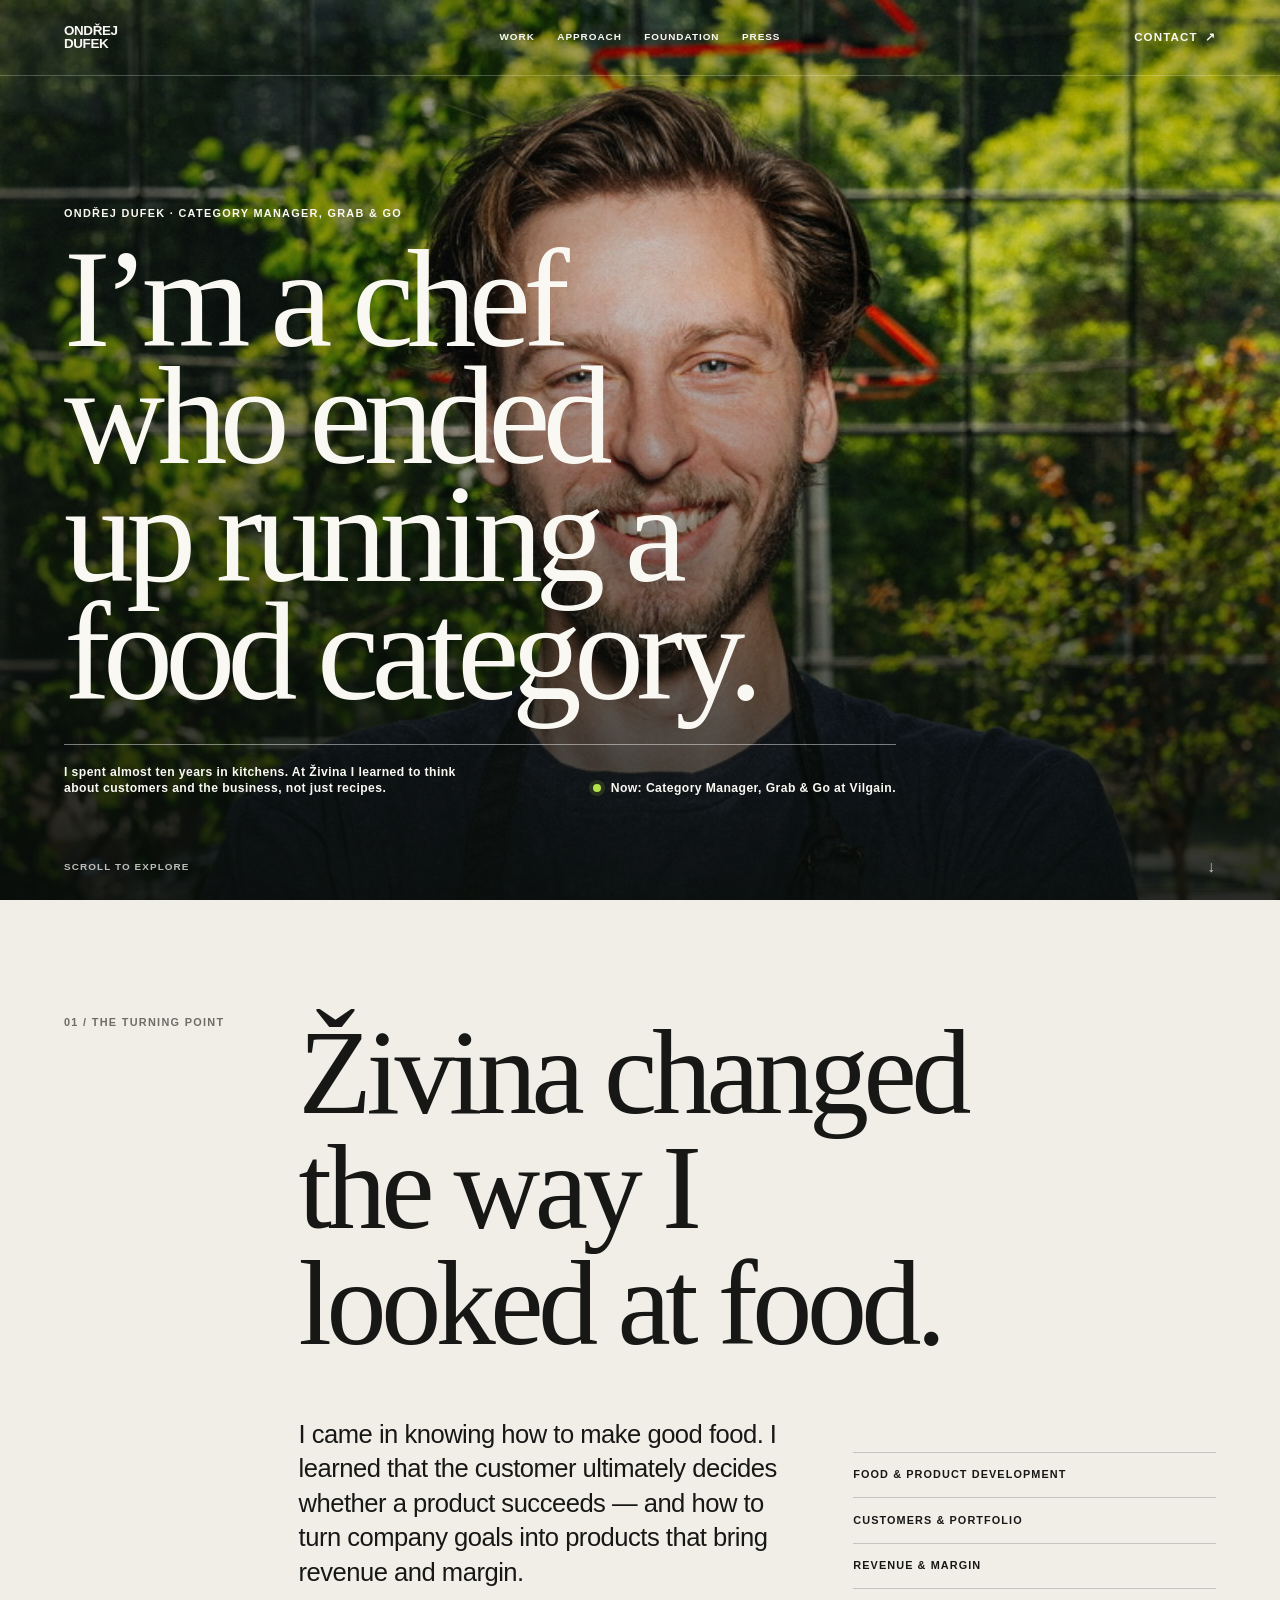
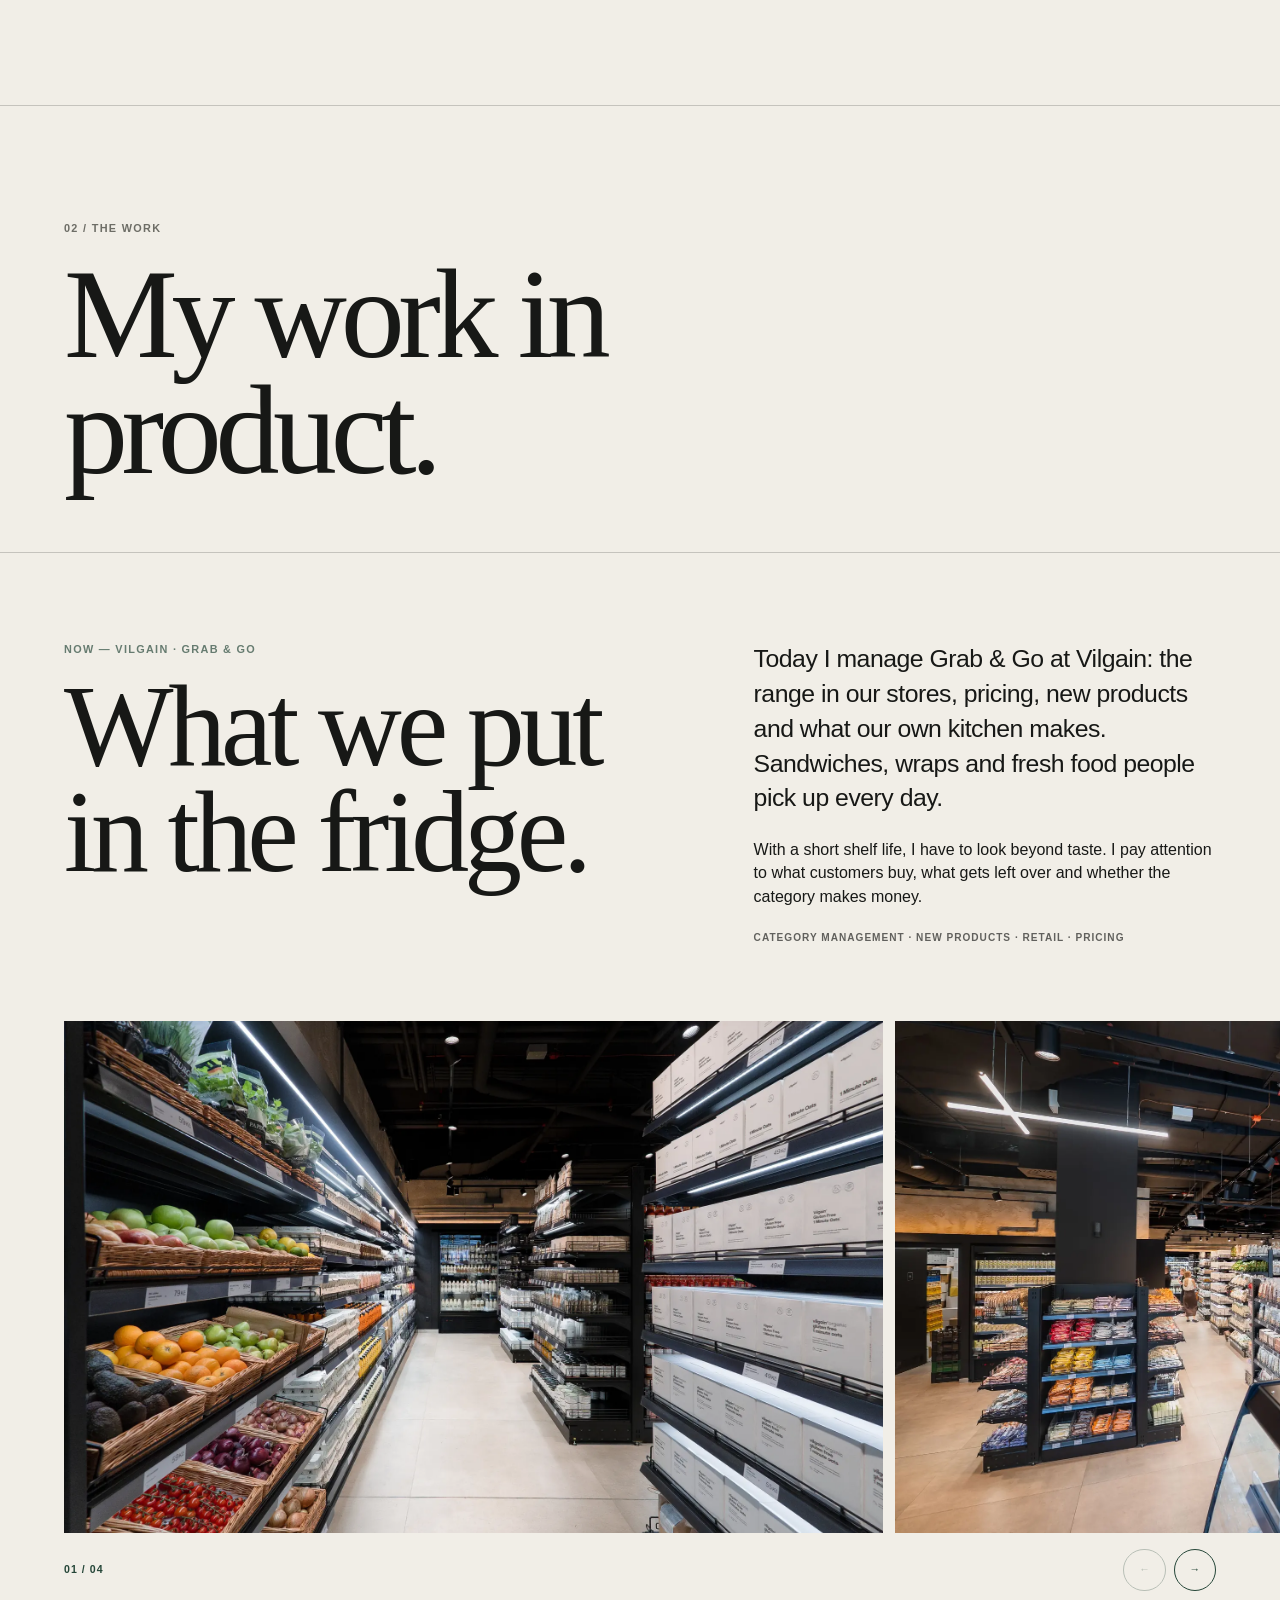
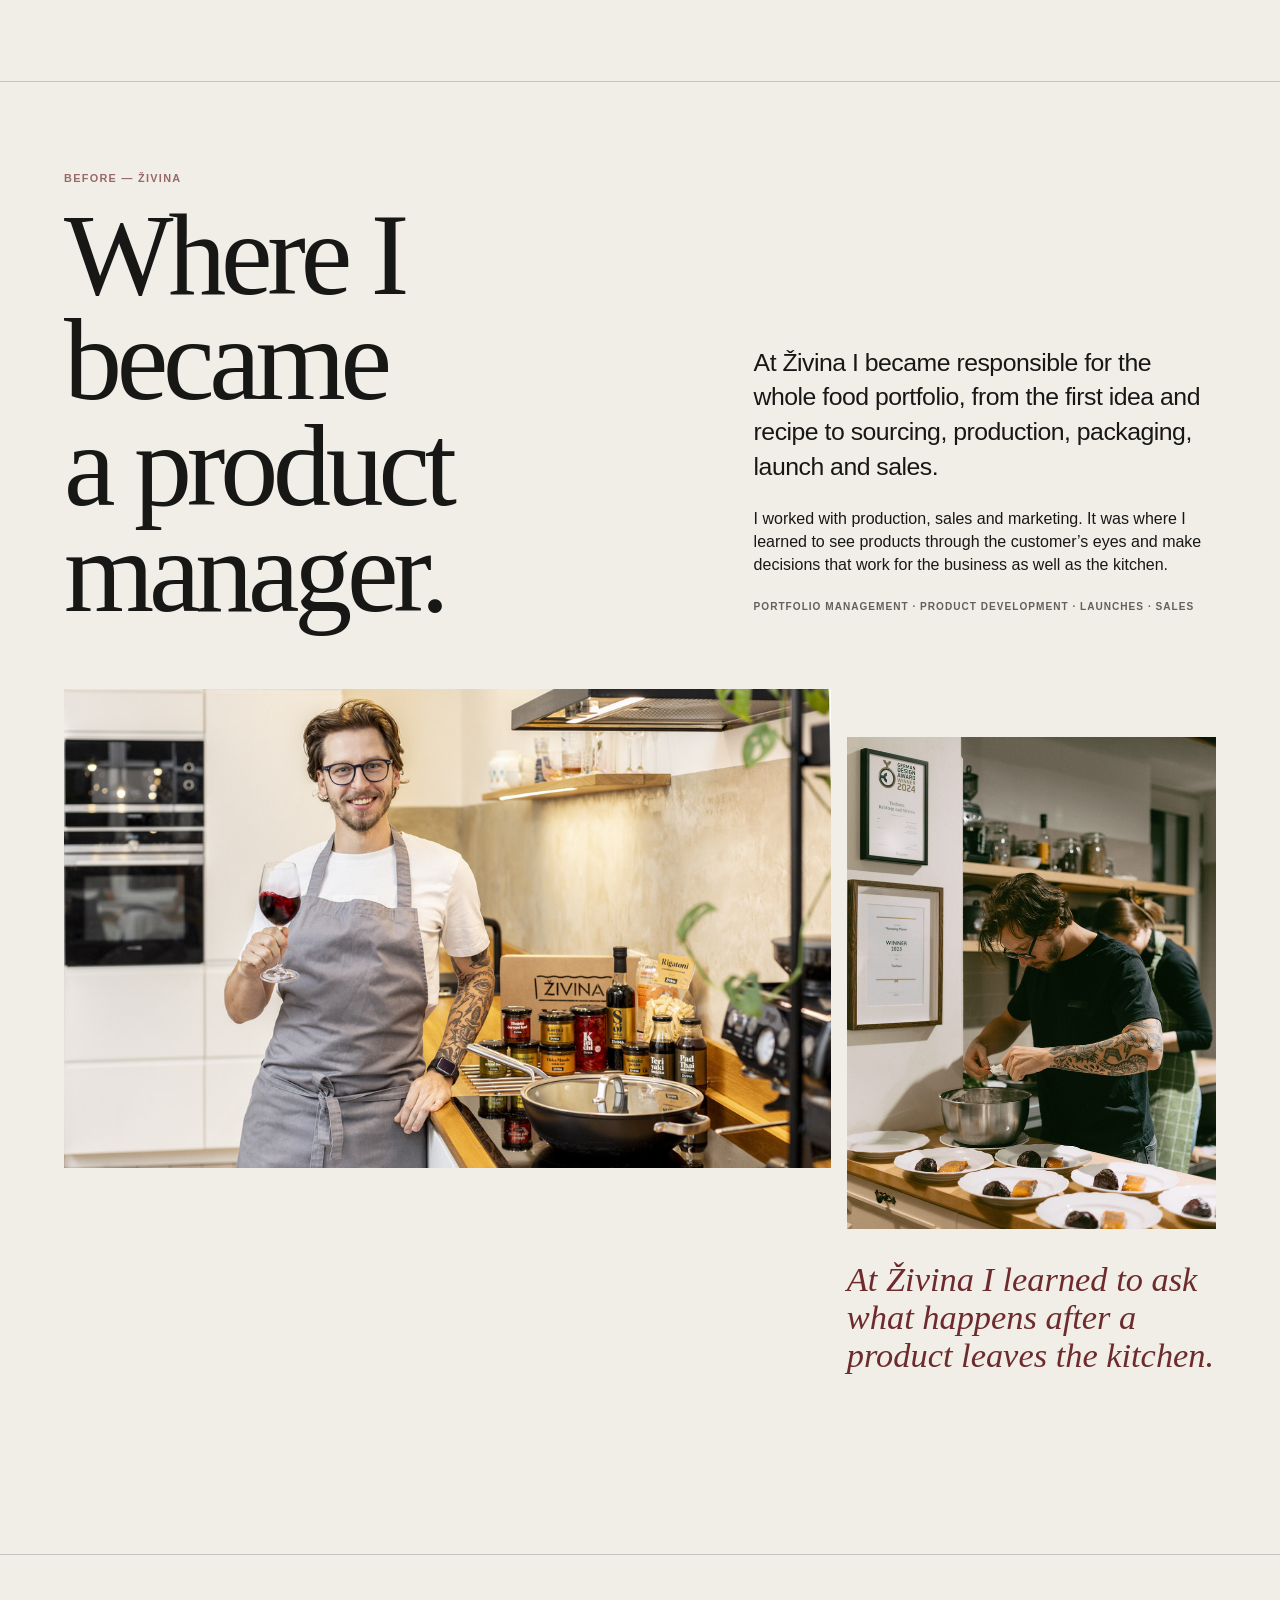
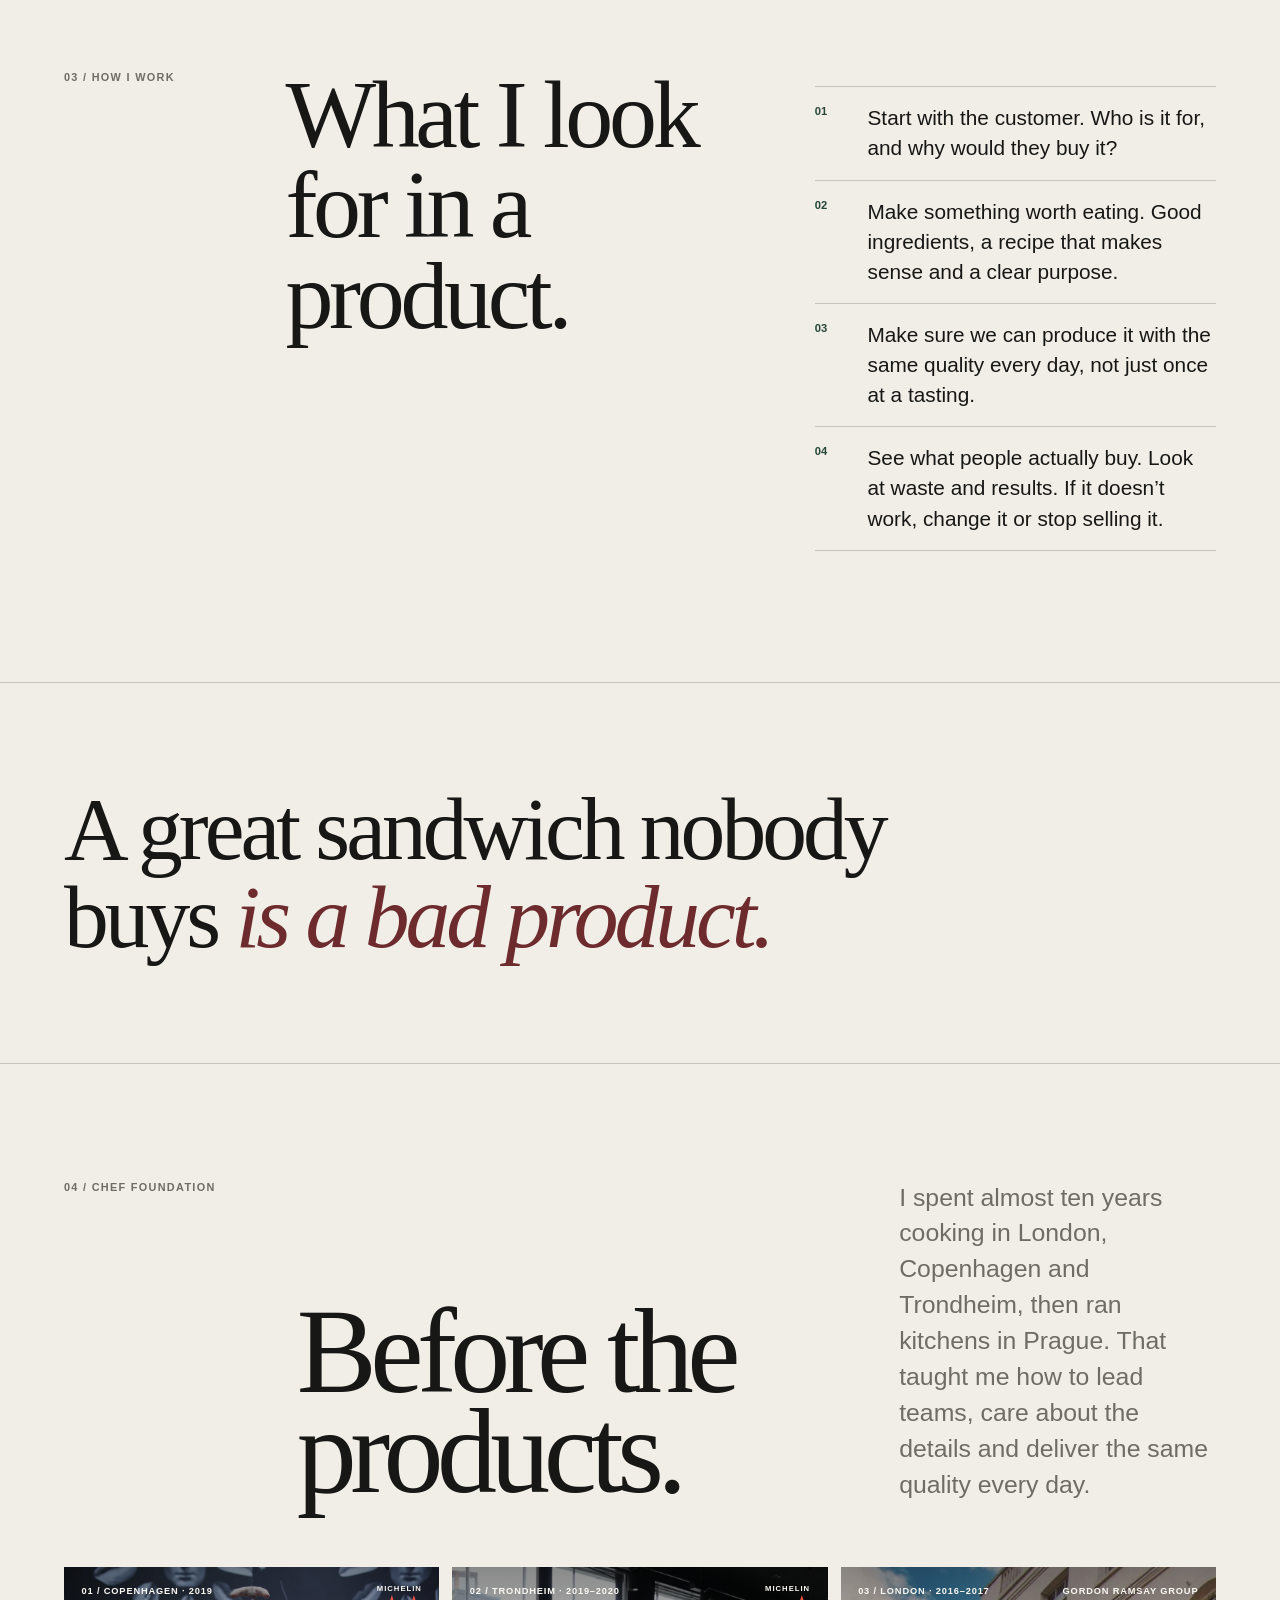
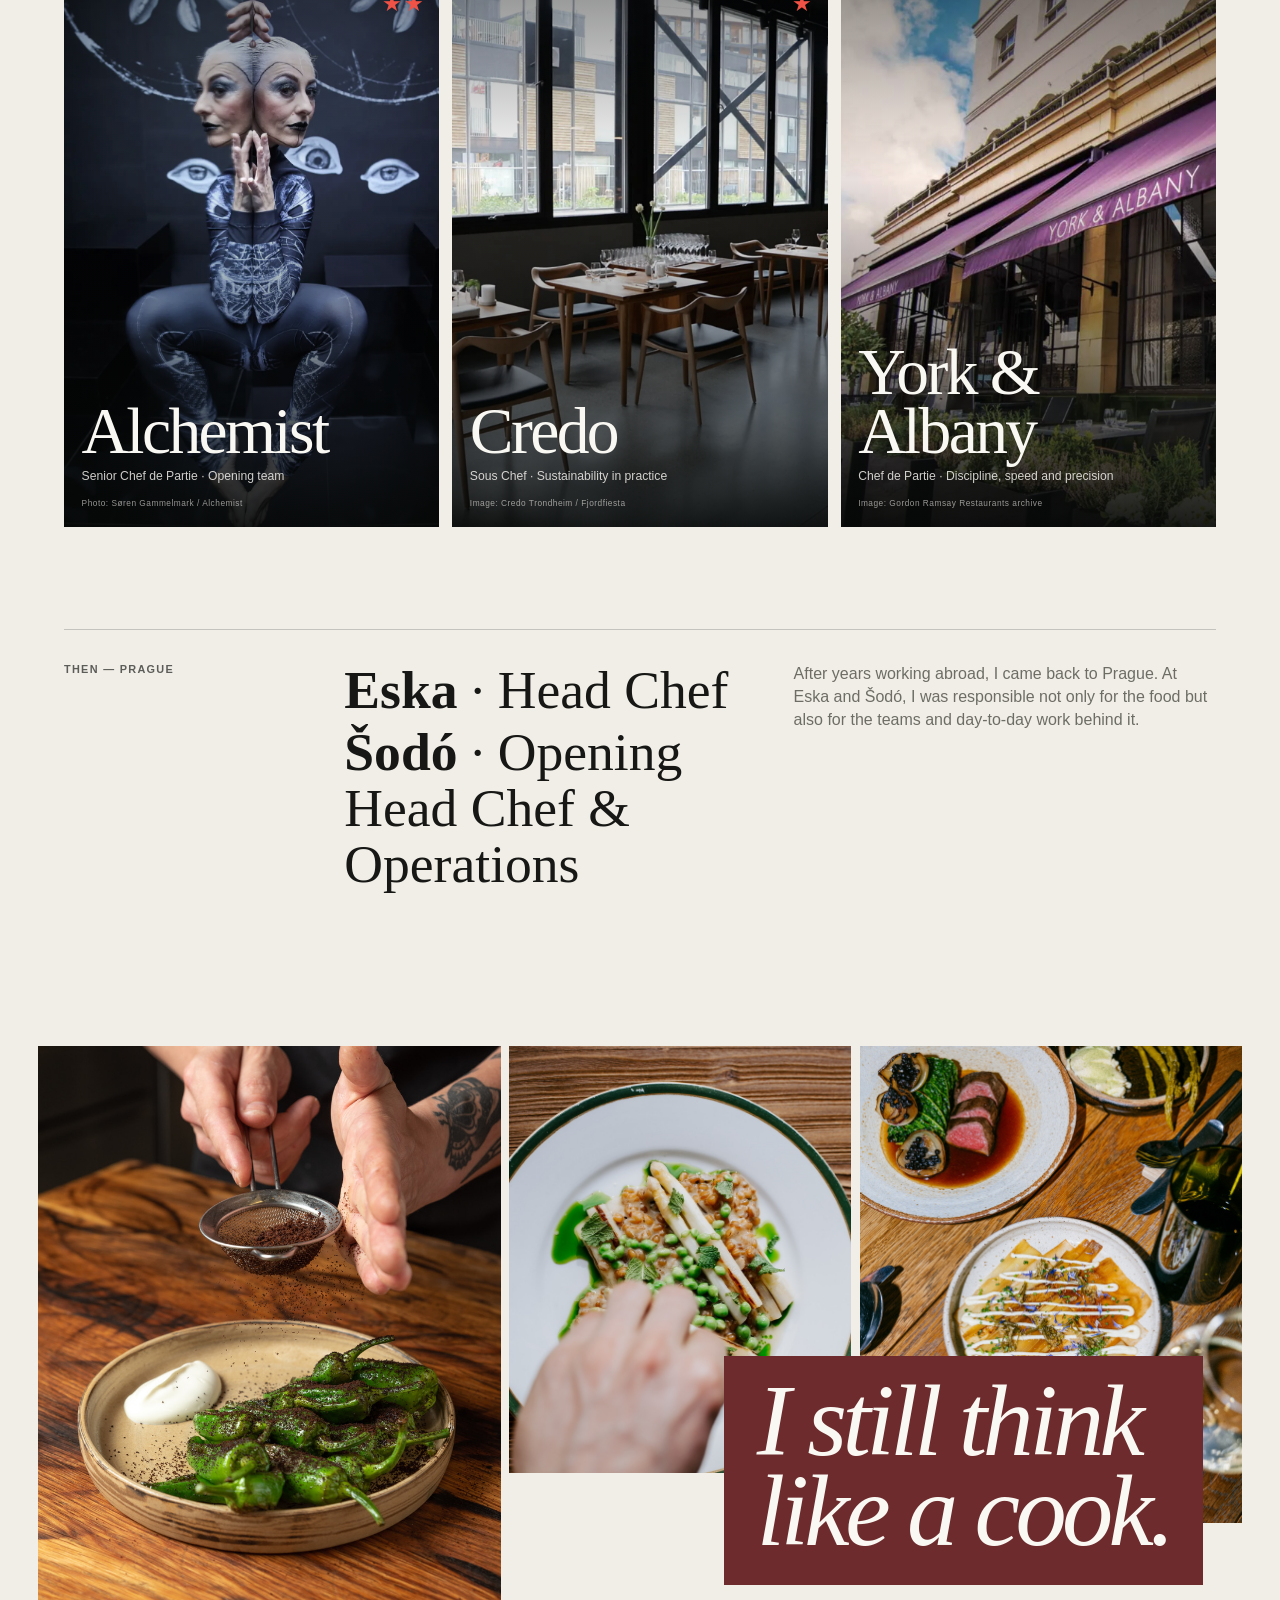
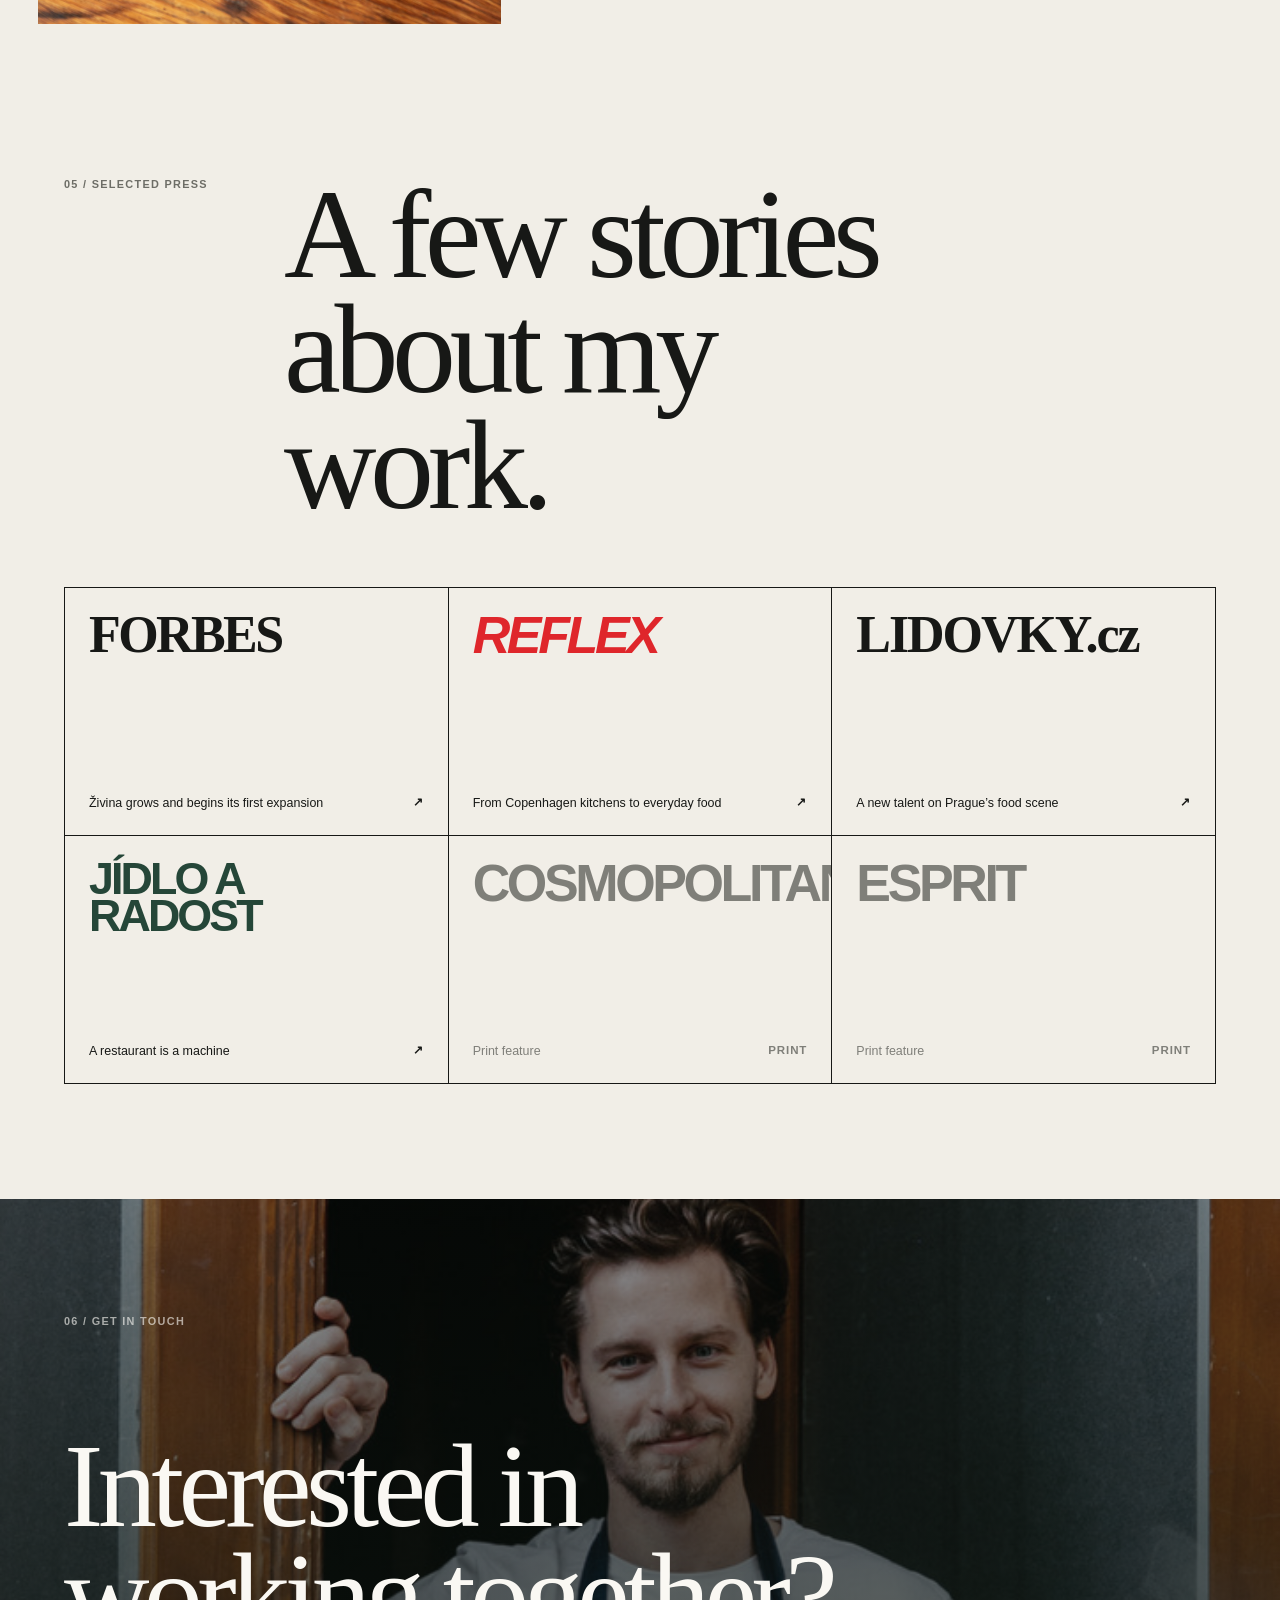
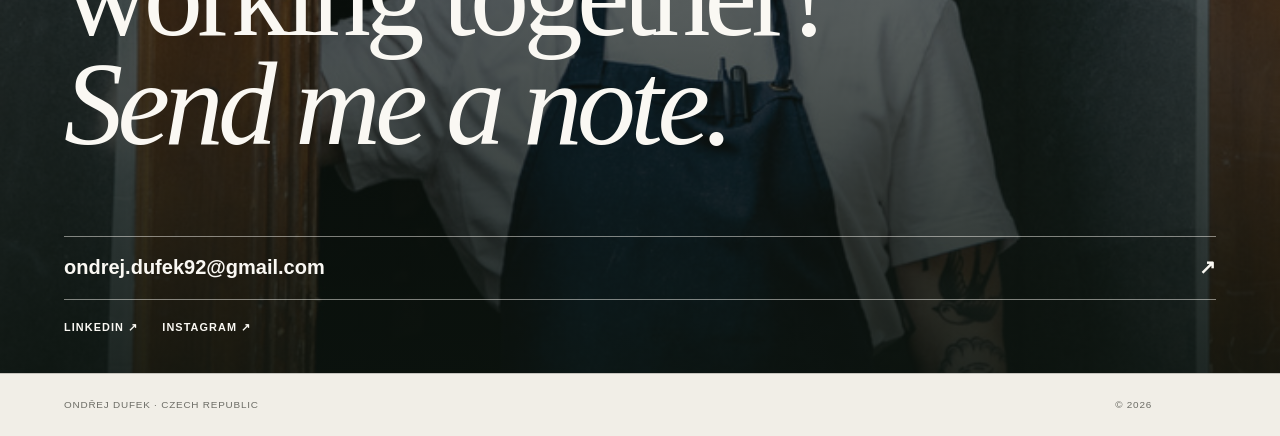
==== commit 30c3d349: "Align full website story with LinkedIn: kitchens, Živina turning point, Vilgain category" ====
--- a/index.html
+++ b/index.html
@@ -6,12 +6,12 @@
   <meta name="theme-color" content="#f1eee7">
   <meta name="color-scheme" content="light">
   <title>Ondřej Dufek — Category Manager, Grab &amp; Go at Vilgain</title>
-  <meta name="description" content="Ondřej Dufek is a Category Manager for Grab & Go at Vilgain. Former chef at Alchemist, Credo and Eska; previously worked in product management at Živina.">
+  <meta name="description" content="Ondřej Dufek is Category Manager, Grab &amp; Go at Vilgain. After years in restaurant kitchens, he moved into product management at Živina and now develops food for retail.">
   <link rel="canonical" href="https://ondrejdufek.com/">
 
   <meta property="og:type" content="website">
   <meta property="og:title" content="Ondřej Dufek — Category Manager, Grab & Go">
-  <meta property="og:description" content="I used to cook in Michelin kitchens. Now I build Grab & Go at Vilgain.">
+  <meta property="og:description" content="I’m a chef who ended up running a food category. The story goes from restaurant kitchens through Živina to Vilgain.">
   <meta property="og:url" content="https://ondrejdufek.com/">
   <meta property="og:image" content="https://ondrejdufek.com/assets/images/16.jpg">
   <meta property="og:image:alt" content="Ondřej Dufek">
@@ -72,10 +72,10 @@
       <div class="hero-wash" aria-hidden="true"></div>
       <div class="hero-content">
         <p class="eyebrow hero-eyebrow">Ondřej Dufek · Category Manager, Grab &amp; Go</p>
-        <h1 id="hero-title">I used to cook in Michelin kitchens. Now I run a food category.</h1>
+        <h1 id="hero-title">I’m a chef who ended up running a food category.</h1>
         <div class="hero-meta">
-          <p>I work on what goes into Vilgain’s Grab &amp; Go range and pay attention to what people actually buy.</p>
-          <p class="hero-now"><span class="status-dot" aria-hidden="true"></span> Category Manager, Grab &amp; Go at Vilgain.</p>
+          <p>I spent almost ten years in kitchens. At Živina I learned to think about customers and the business, not just recipes.</p>
+          <p class="hero-now"><span class="status-dot" aria-hidden="true"></span> Now: Category Manager, Grab &amp; Go at Vilgain.</p>
         </div>
       </div>
       <a class="scroll-cue" href="#intro" aria-label="Continue to introduction">
@@ -85,15 +85,15 @@
     </section>
 
     <section class="manifesto section-pad" id="intro" aria-labelledby="intro-title">
-      <p class="section-index reveal">01 / Point of view</p>
+      <p class="section-index reveal">01 / The turning point</p>
       <div class="manifesto-copy">
-        <h2 id="intro-title" class="display-copy reveal">A great sandwich nobody buys is a bad product.</h2>
+        <h2 id="intro-title" class="display-copy reveal">Živina changed the way I looked at food.</h2>
         <div class="manifesto-bottom reveal">
-          <p class="body-large">Moving from kitchens into retail taught me that. I care about the recipe, but I also look at what sells, what is left over and what needs changing.</p>
+          <p class="body-large">I came in knowing how to make good food. I learned that the customer ultimately decides whether a product succeeds — and how to turn company goals into products that bring revenue and margin.</p>
           <ul class="skill-line" aria-label="Core strengths">
-            <li>Recipes &amp; new products</li>
-            <li>Assortment &amp; pricing</li>
-            <li>Sales &amp; waste</li>
+            <li>Food &amp; product development</li>
+            <li>Customers &amp; portfolio</li>
+            <li>Revenue &amp; margin</li>
           </ul>
         </div>
       </div>
@@ -102,7 +102,7 @@
     <section class="work-section section-pad" id="work" aria-labelledby="work-title">
       <div class="section-heading reveal">
         <p class="section-index">02 / The work</p>
-        <h2 id="work-title">The products and people behind them.</h2>
+        <h2 id="work-title">My work in product.</h2>
       </div>
 
       <article class="project project-vilgain" aria-labelledby="vilgain-title">
@@ -112,8 +112,9 @@
             <h3 id="vilgain-title">What we put<br>in the fridge.</h3>
           </div>
           <div class="project-description">
-            <p>I joined Vilgain to build its Grab &amp; Go category from scratch. I work on the range, new recipes and what reaches the shelves. I work with our kitchen and retail teams, and use sales and waste to see what needs improving.</p>
-            <p class="project-note">Category management · Product development · Retail · Performance</p>
+            <p>Today I manage Grab &amp; Go at Vilgain: the range in our stores, pricing, new products and what our own kitchen makes. Sandwiches, wraps and fresh food people pick up every day.</p>
+            <p>With a short shelf life, I have to look beyond taste. I pay attention to what customers buy, what gets left over and whether the category makes money.</p>
+            <p class="project-note">Category management · New products · Retail · Pricing</p>
           </div>
         </div>
 
@@ -138,18 +139,19 @@
         <div class="project-copy reveal">
           <div>
             <p class="project-kicker">Before — Živina</p>
-            <h3 id="zivina-title">From recipe<br>to shelf.</h3>
+            <h3 id="zivina-title">Where I became<br>a product manager.</h3>
           </div>
           <div class="project-description">
-            <p>At Živina I worked on the full food portfolio: what to make, how to make it and how to bring it to customers. That included recipes, suppliers, packaging, launches and what happened after a product went on sale.</p>
-            <p class="project-note">Product portfolio · Recipes · Suppliers · Launches</p>
+            <p>At Živina I became responsible for the whole food portfolio, from the first idea and recipe to sourcing, production, packaging, launch and sales.</p>
+            <p>I worked with production, sales and marketing. It was where I learned to see products through the customer’s eyes and make decisions that work for the business as well as the kitchen.</p>
+            <p class="project-note">Portfolio management · Product development · Launches · Sales</p>
           </div>
         </div>
 
         <div class="zivina-gallery reveal">
           <figure class="gallery-main"><img src="assets/images/05.jpg" alt="" width="1084" height="724" loading="lazy"></figure>
           <figure class="gallery-secondary"><img src="assets/images/06.jpg" alt="" width="724" height="1086" loading="lazy"></figure>
-          <p class="gallery-caption">From an idea and a recipe to a product that works in the real world.</p>
+          <p class="gallery-caption">At Živina I learned to ask what happens after a product leaves the kitchen.</p>
         </div>
       </article>
     </section>
@@ -157,25 +159,25 @@
     <section class="method section-pad" id="approach" aria-labelledby="approach-title">
       <p class="section-index reveal">03 / How I work</p>
       <div class="method-main">
-        <h2 id="approach-title" class="reveal">How I work on a new product.</h2>
+        <h2 id="approach-title" class="reveal">What I look for in a product.</h2>
         <ol class="method-list reveal">
-          <li><span>01</span><p>Start with the customer. Where will they eat it, and why would they choose it?</p></li>
-          <li><span>02</span><p>Give the recipe a reason to exist. Taste and ingredients matter, but it needs a purpose.</p></li>
-          <li><span>03</span><p>Check that production can deliver the same quality tomorrow, not just at the tasting.</p></li>
-          <li><span>04</span><p>Look at what sells and what gets wasted. If a product is not working, change it or take it off the shelf.</p></li>
+          <li><span>01</span><p>Start with the customer. Who is it for, and why would they buy it?</p></li>
+          <li><span>02</span><p>Make something worth eating. Good ingredients, a recipe that makes sense and a clear purpose.</p></li>
+          <li><span>03</span><p>Make sure we can produce it with the same quality every day, not just once at a tasting.</p></li>
+          <li><span>04</span><p>See what people actually buy. Look at waste and results. If it doesn’t work, change it or stop selling it.</p></li>
         </ol>
       </div>
     </section>
 
     <section class="bridge" aria-label="Career progression">
-      <p class="reveal">The kitchen is still where I start when a product needs fixing. <em>The shelf tells me whether we got it right.</em></p>
+      <p class="reveal">A great sandwich nobody buys <em>is a bad product.</em></p>
     </section>
 
     <section class="foundation section-pad" id="foundation" aria-labelledby="foundation-title">
       <div class="foundation-intro reveal">
         <p class="section-index">04 / Chef foundation</p>
         <h2 id="foundation-title">Before the<br>products.</h2>
-        <p>I spent almost ten years in restaurant kitchens, from London and Copenhagen to Prague. I learned to lead people, take responsibility and get the same quality out every day.</p>
+        <p>I spent almost ten years cooking in London, Copenhagen and Trondheim, then ran kitchens in Prague. That taught me how to lead teams, care about the details and deliver the same quality every day.</p>
       </div>
 
       <div class="experience-grid reveal" aria-label="Selected culinary experience">
@@ -228,7 +230,7 @@
           <p><strong>Eska</strong> · Head Chef</p>
           <p><strong>Šodó</strong> · Opening Head Chef &amp; Operations</p>
         </div>
-        <p>After TĪNG at Shangri-La, The Shard: bringing the craft home — leading teams, building menus and learning the whole machine behind a restaurant.</p>
+        <p>After years working abroad, I came back to Prague. At Eska and Šodó, I was responsible not only for the food but also for the teams and day-to-day work behind it.</p>
       </div>
     </section>
 
--- a/assets/styles.css
+++ b/assets/styles.css
@@ -1005,6 +1005,10 @@
 }
 
 .reveal {
+  opacity: 1;
+}
+
+html.js .reveal {
   opacity: 0;
   transform: translateY(2rem);
   transition:
@@ -1012,7 +1016,7 @@
     transform .85s var(--ease);
 }
 
-.reveal.is-visible {
+html.js .reveal.is-visible {
   opacity: 1;
   transform: translateY(0);
 }
@@ -1297,3 +1301,13 @@
     transform: none;
   }
 }
+
+.method{display:grid;gap:1.5rem;border-top:1px solid var(--line);background:var(--paper)}
+.method-main{display:grid;gap:2rem}
+.method h2{max-width:13ch;font-family:var(--serif);font-size:clamp(2.9rem,8vw,6rem);line-height:.94;font-weight:400;letter-spacing:-.045em}
+.method-list{display:grid;list-style:none}
+.method-list li{display:grid;grid-template-columns:2.5rem minmax(0,1fr);gap:.8rem;padding:1rem 0;border-top:1px solid var(--line)}
+.method-list li:last-child{border-bottom:1px solid var(--line)}
+.method-list li span{color:var(--green);font-weight:700;font-size:.7rem}
+.method-list li p{font-size:clamp(1rem,1.9vw,1.3rem);max-width:31rem}
+@media(min-width:42rem){.method{grid-template-columns:minmax(7rem,.35fr) 1.65fr}.method-main{grid-template-columns:1fr 1fr;gap:3rem}}
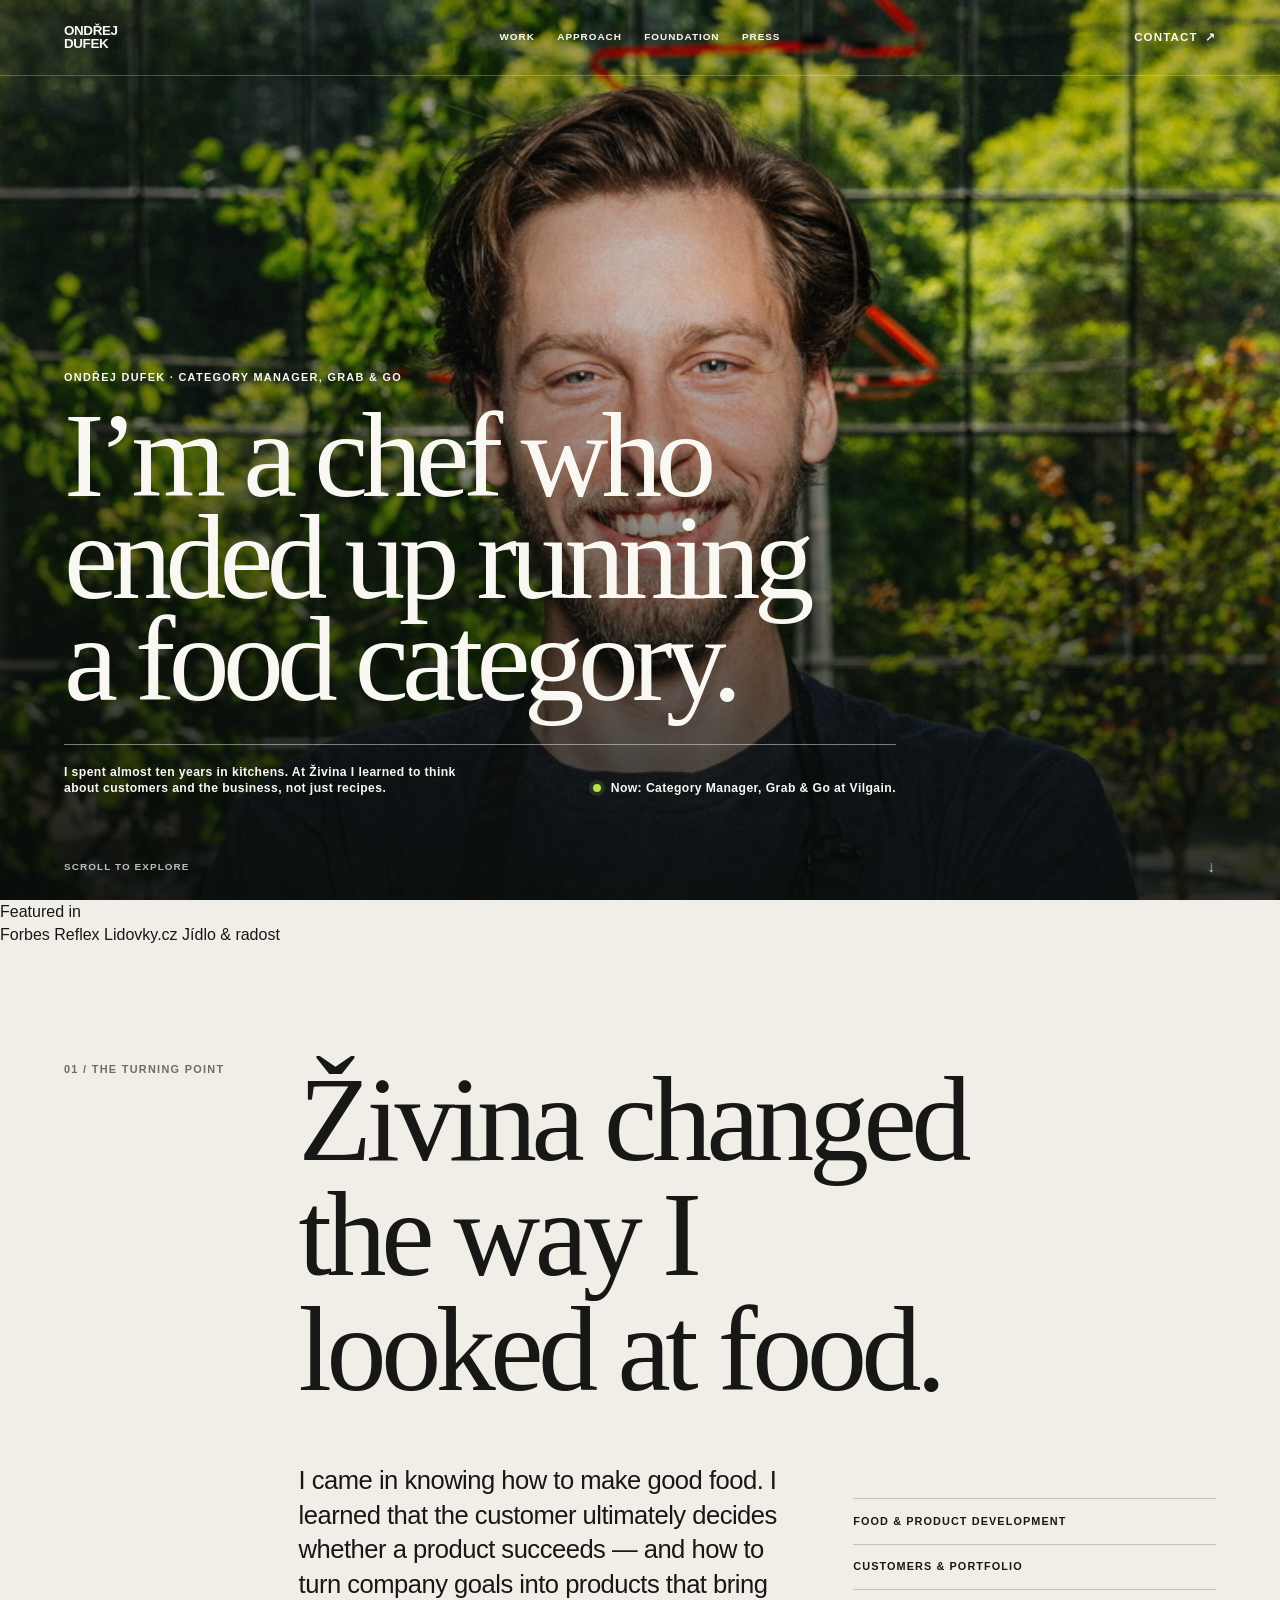
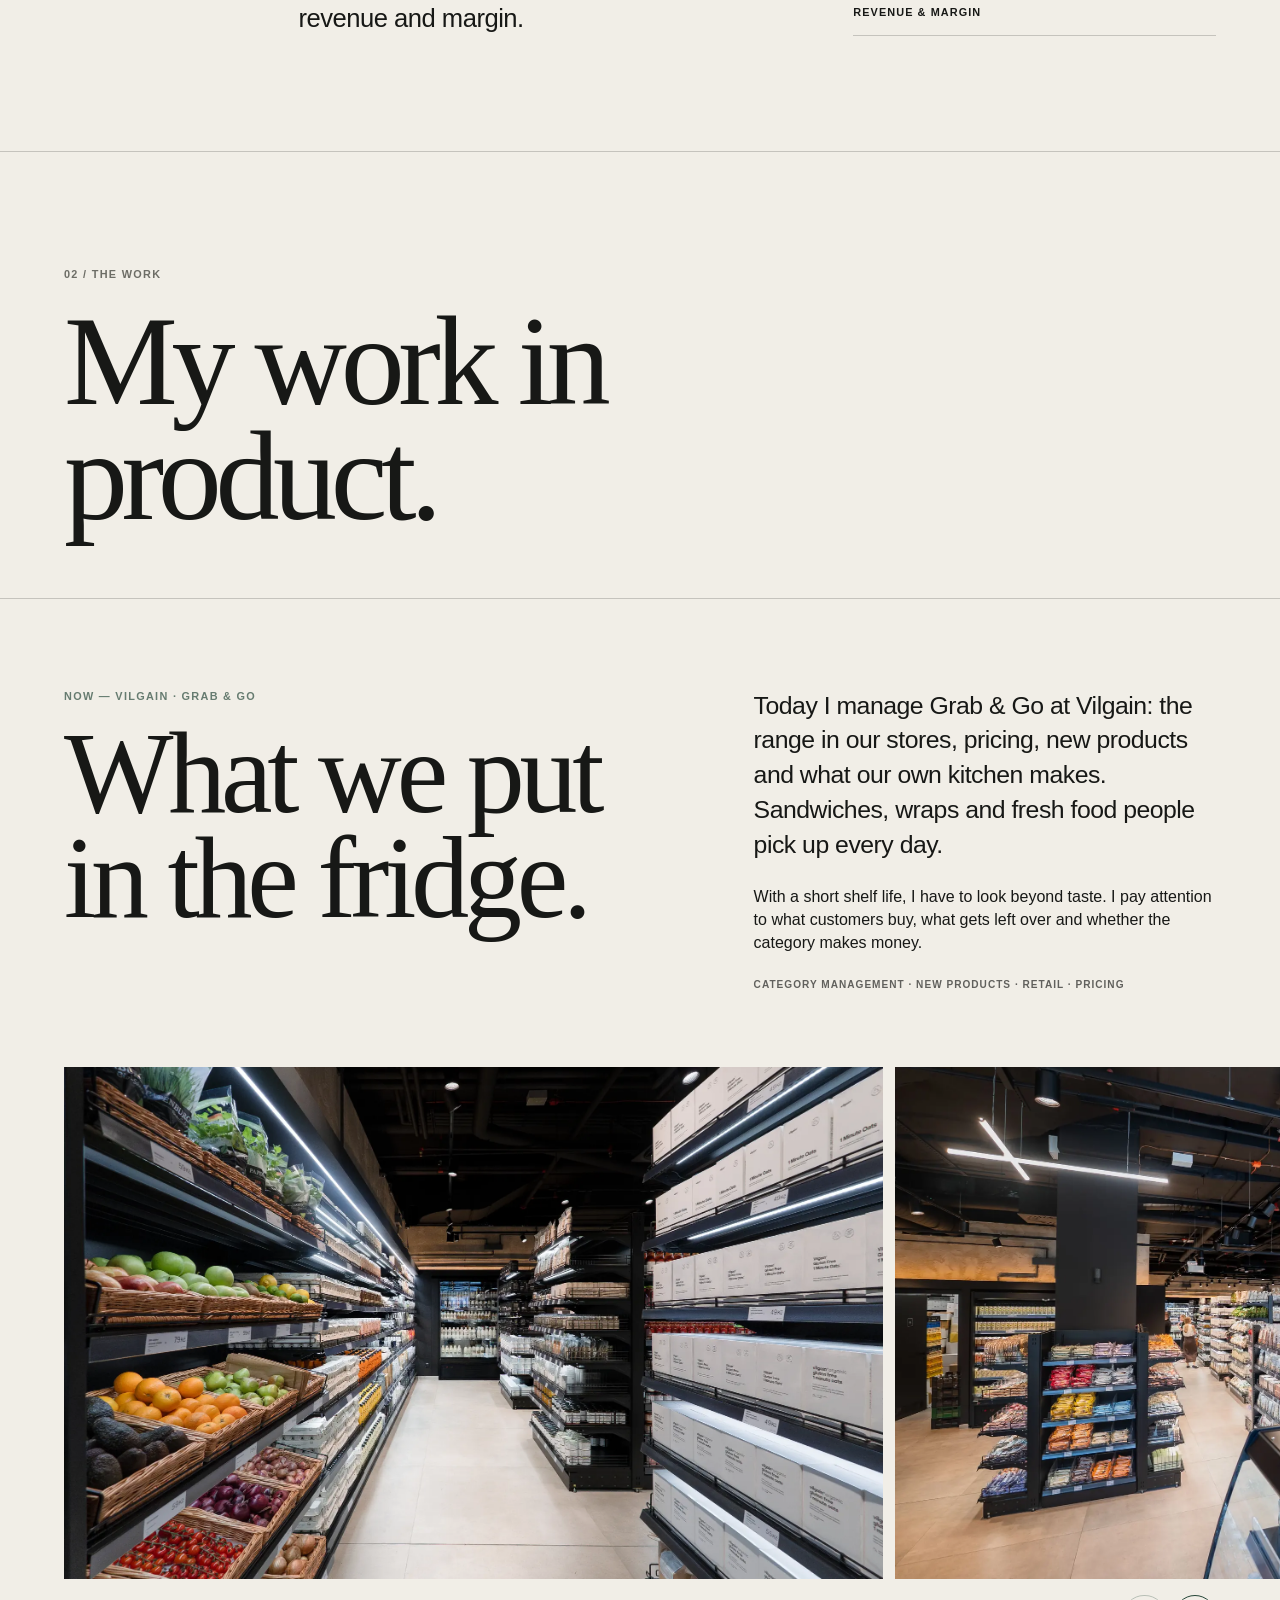
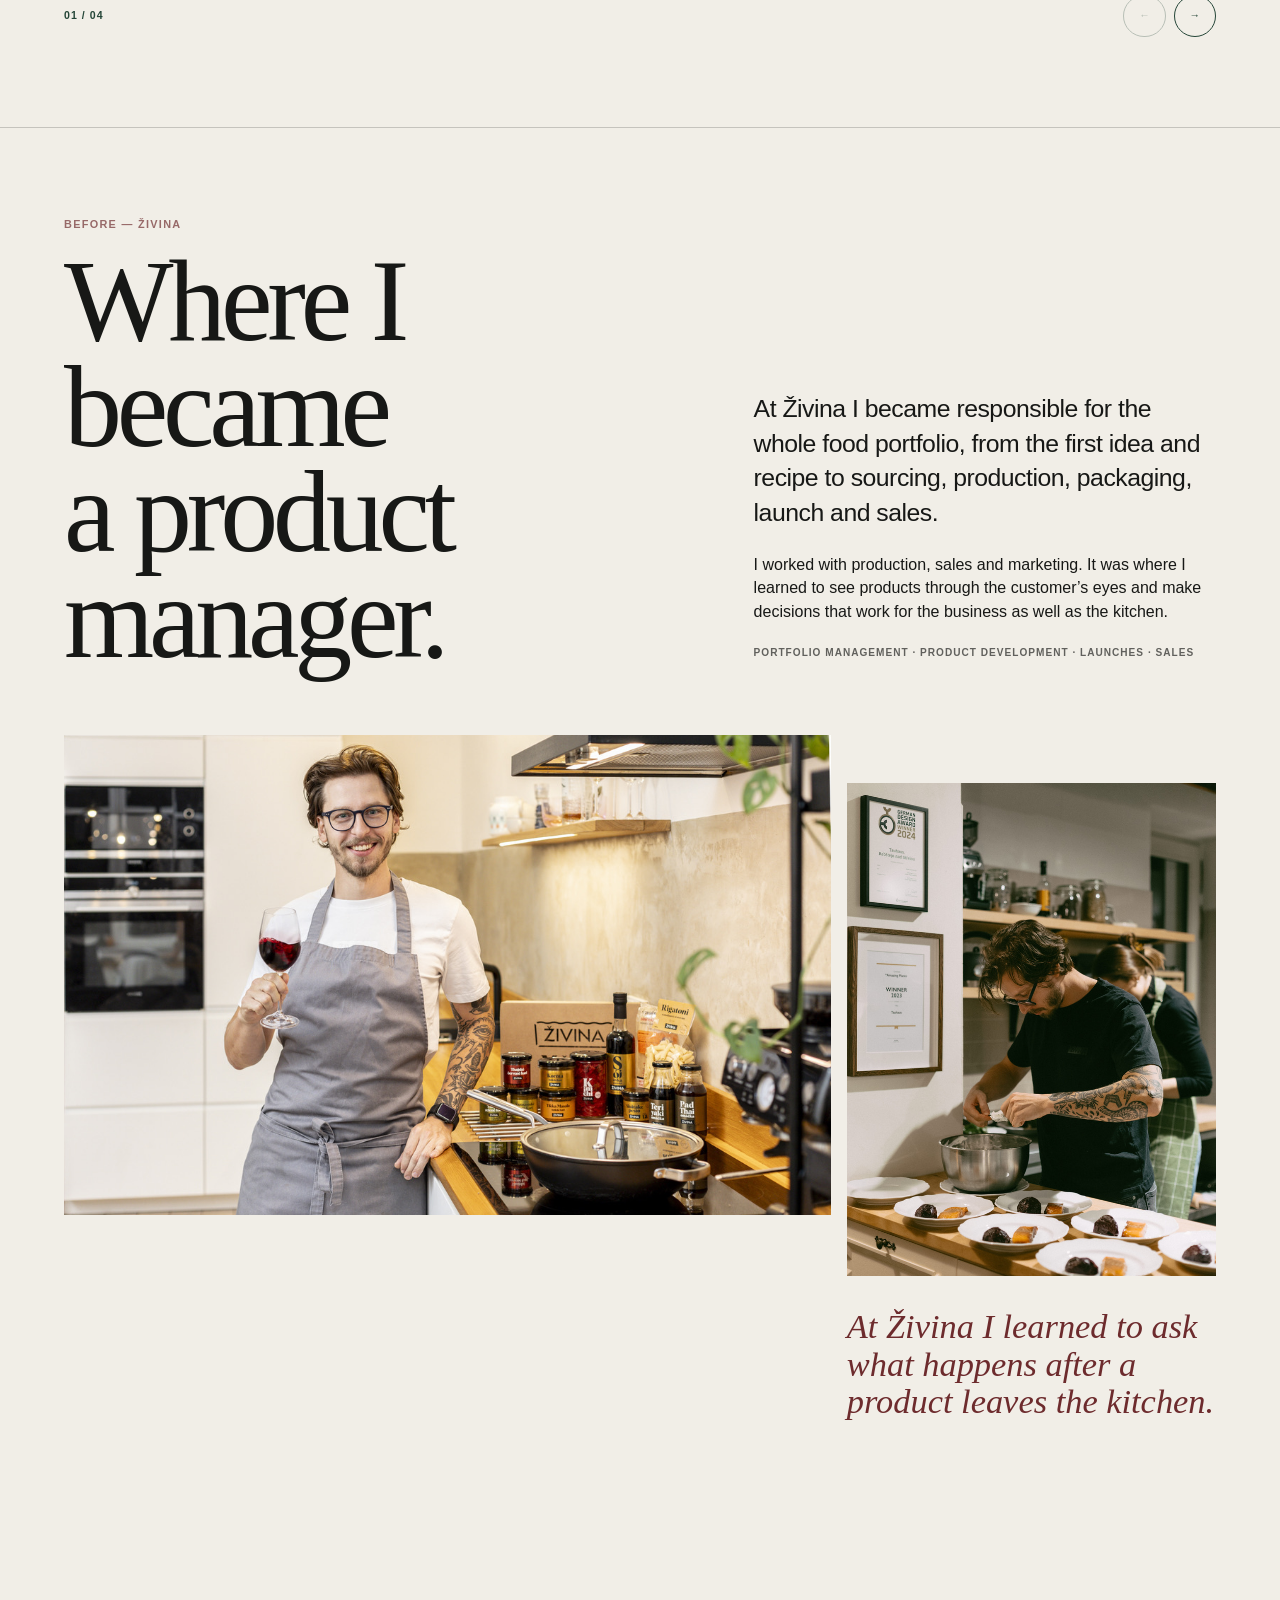
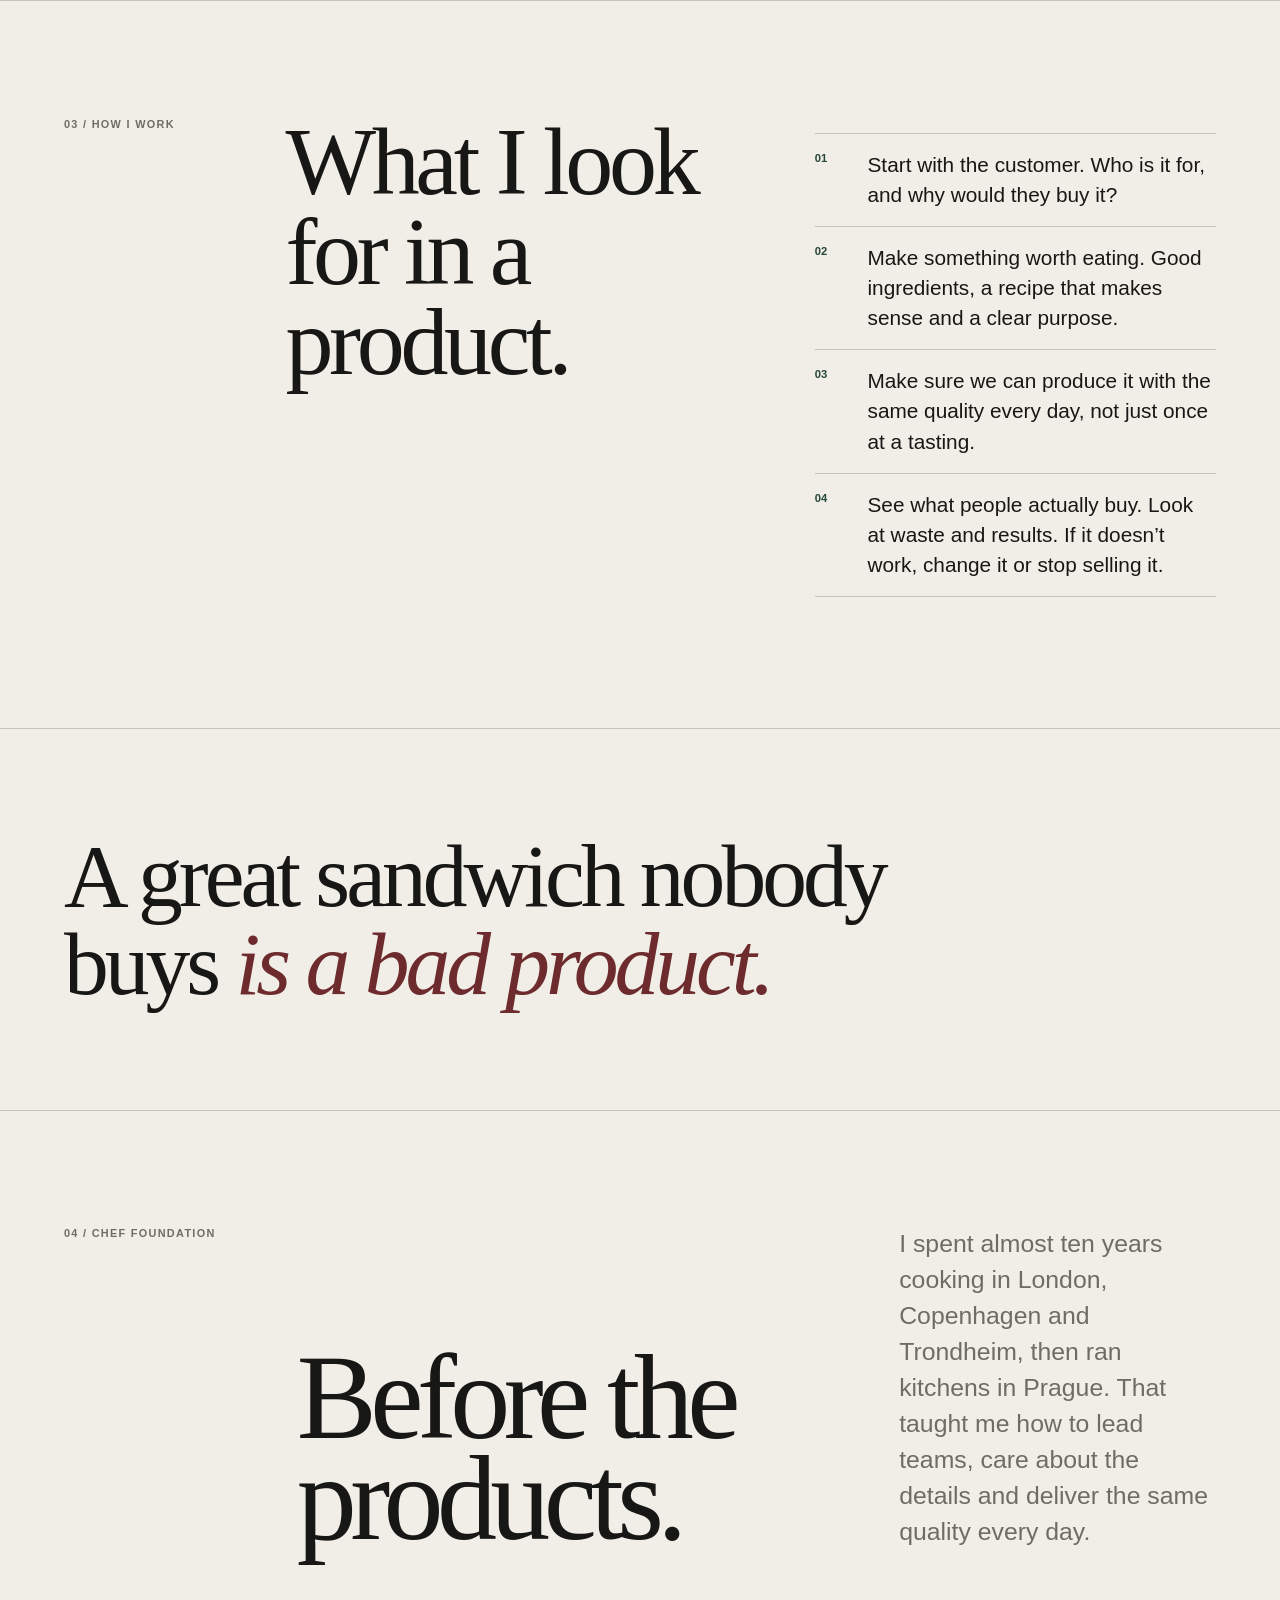
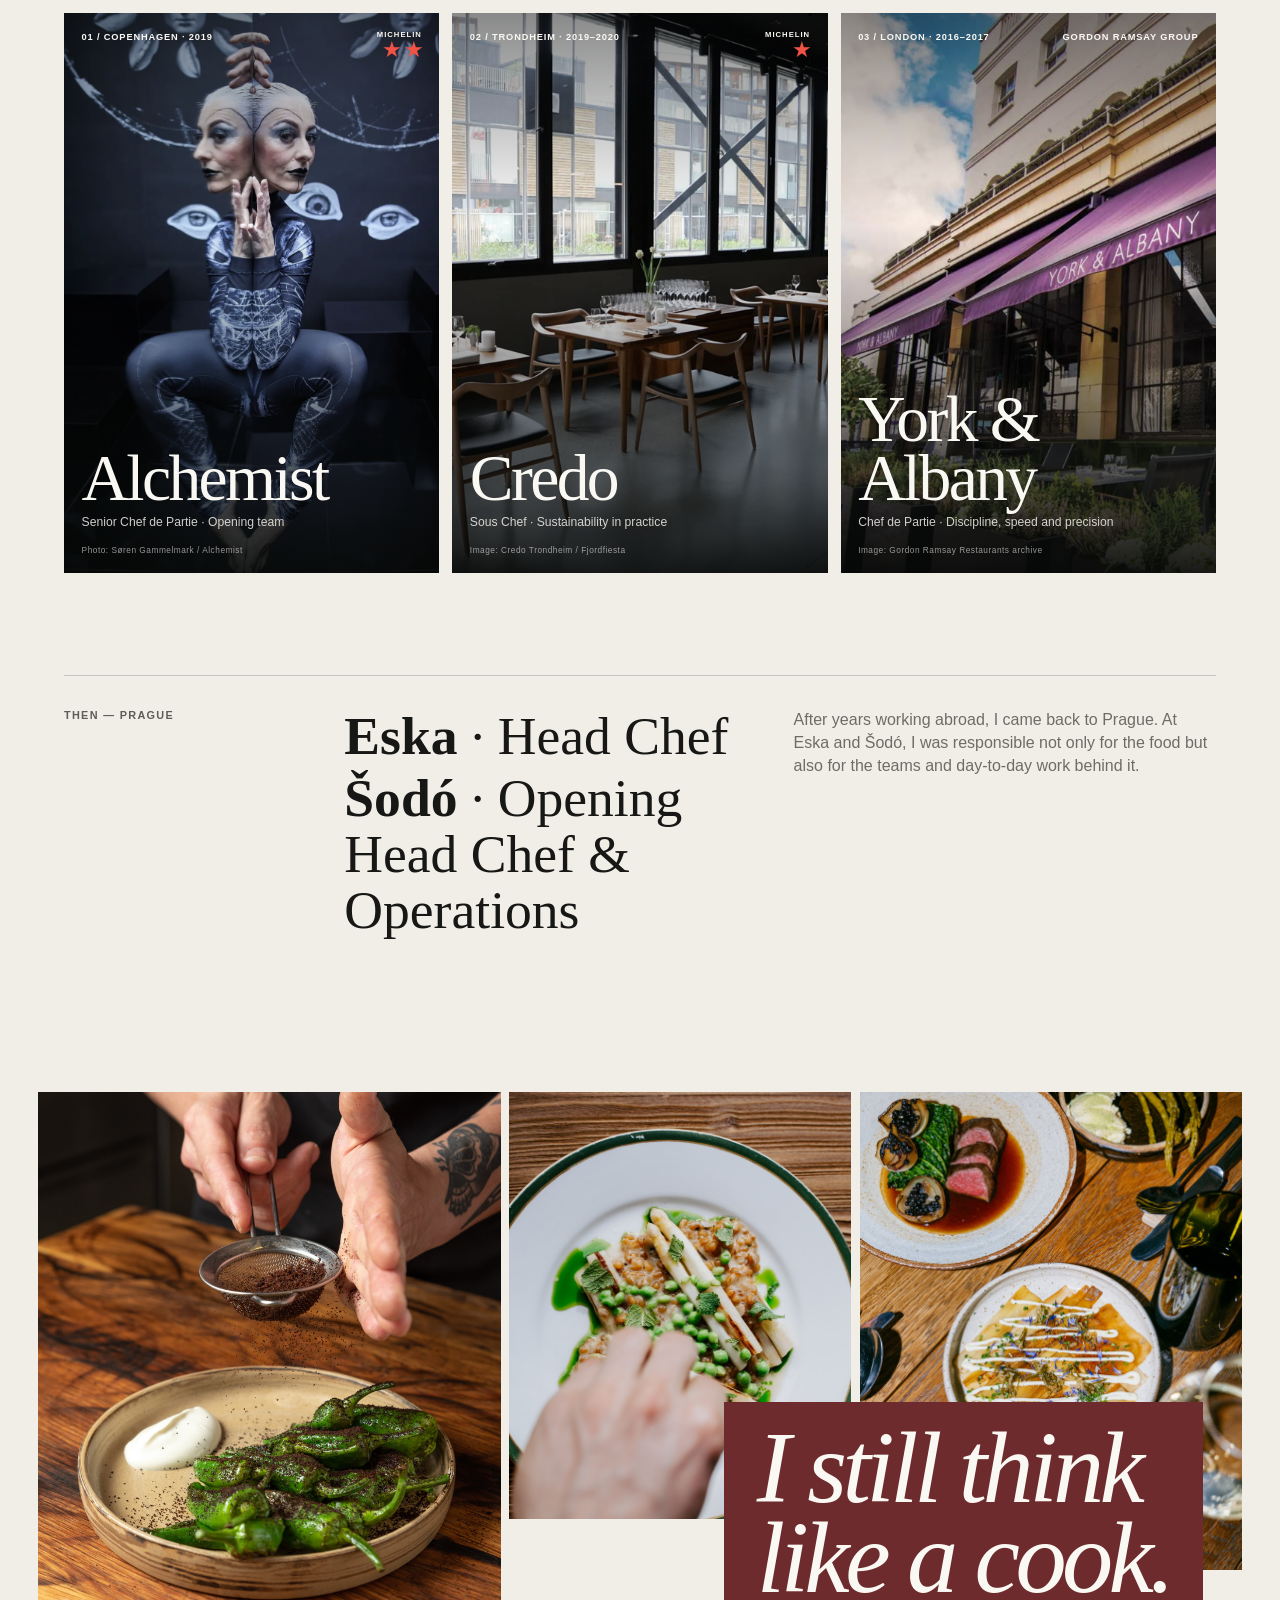
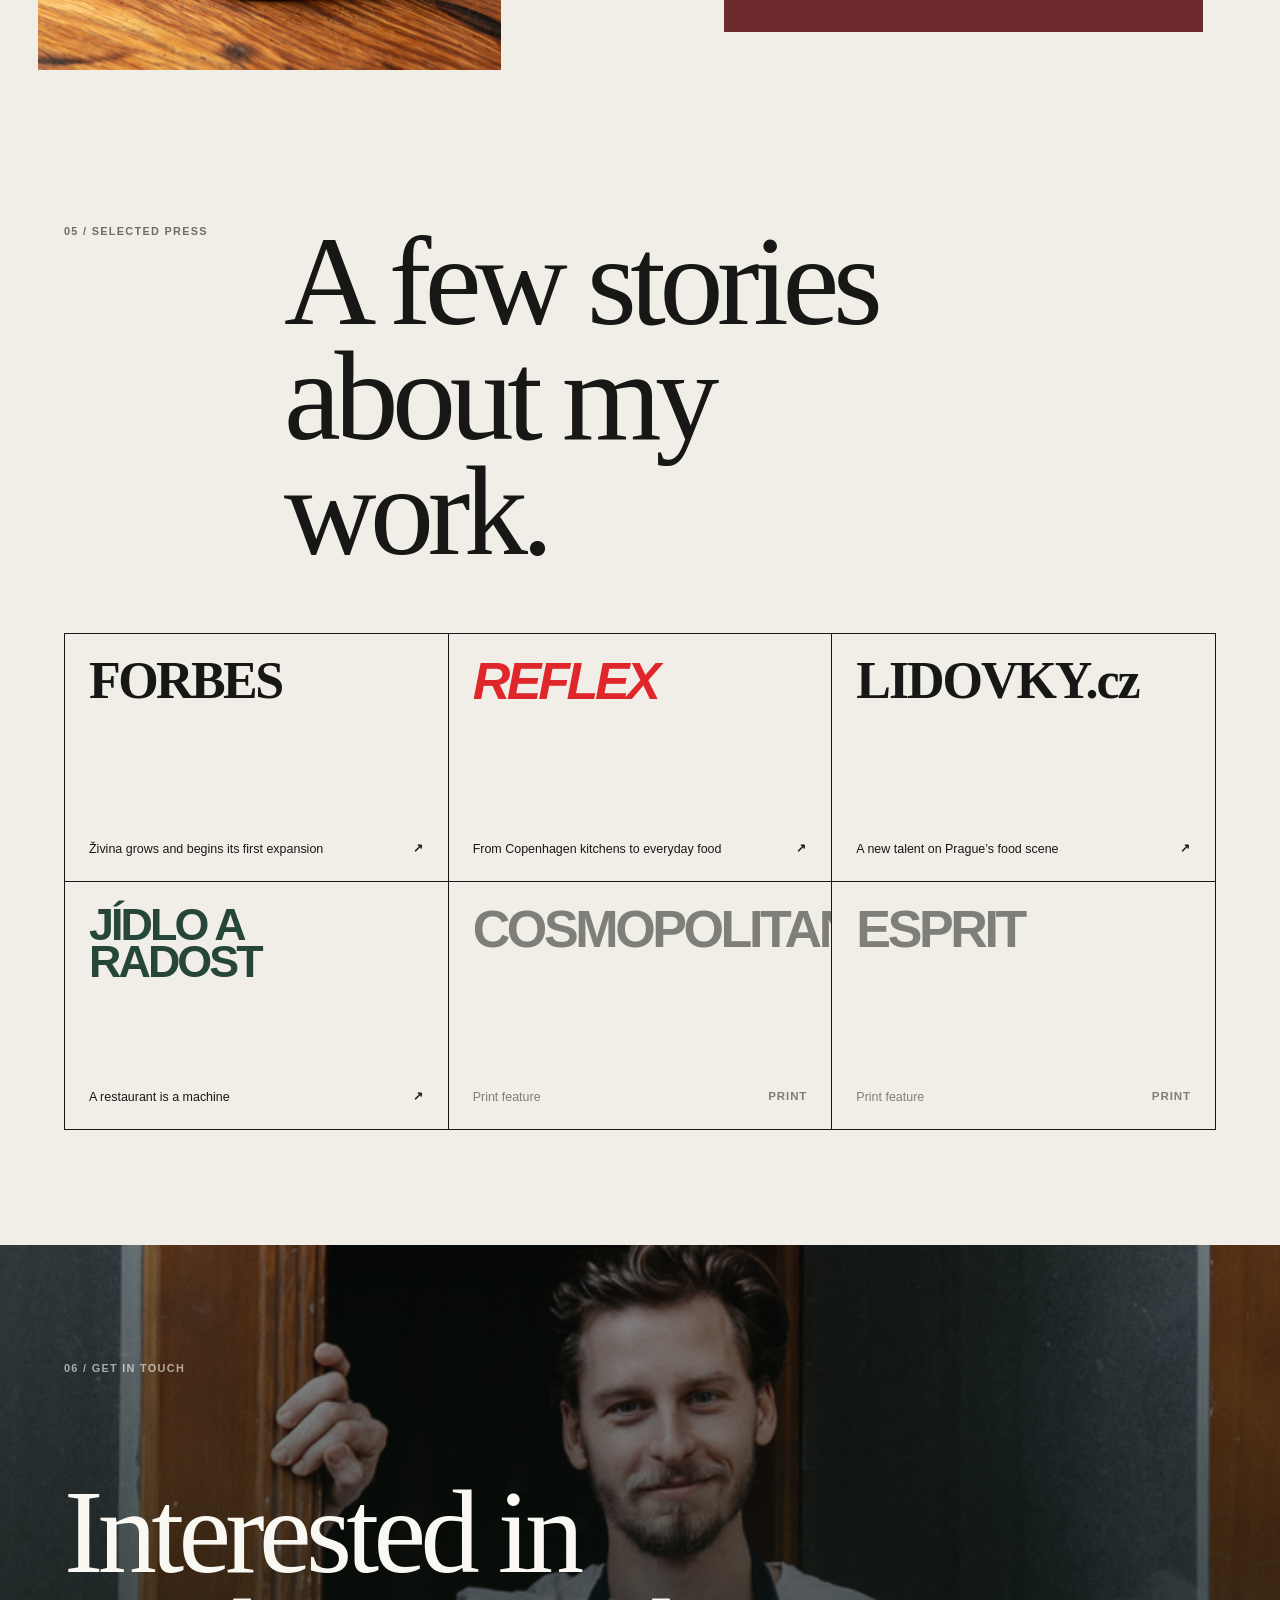
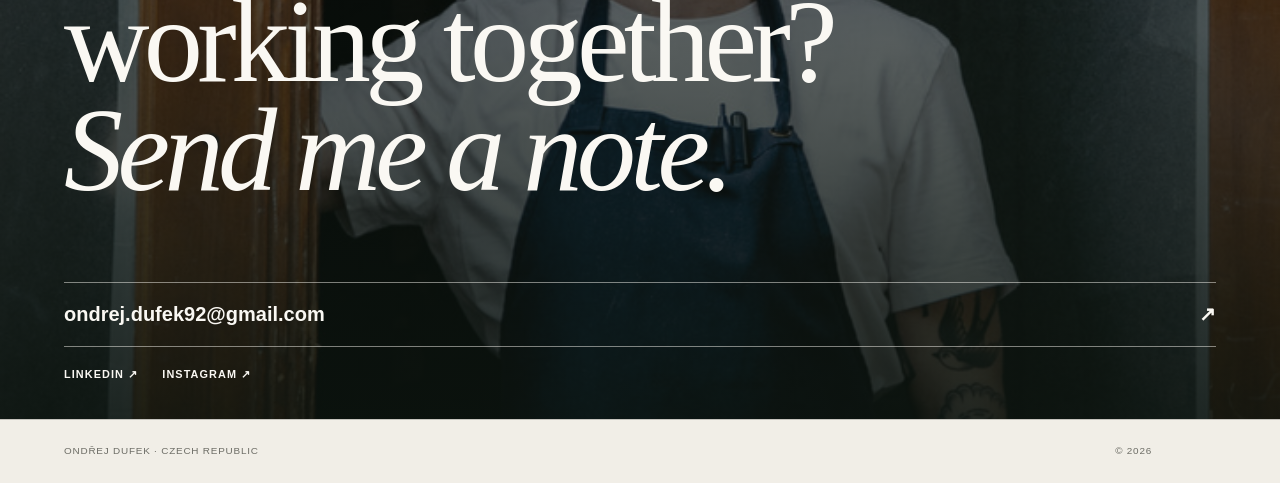
==== commit eafda7fe: "Show press references immediately after homepage hero" ====
--- a/index.html
+++ b/index.html
@@ -84,6 +84,16 @@
       </a>
     </section>
 
+    <aside class="featured-strip" aria-label="Selected media coverage">
+      <p class="featured-label">Featured in</p>
+      <div class="featured-links">
+        <a class="featured-forbes" href="https://forbes.cz/sklenicky-s-michelinskym-podpisem-zivina-roste-a-spousti-prvni-expanzi/" target="_blank" rel="noopener noreferrer" aria-label="Read Forbes feature about Ondřej Dufek and Živina">Forbes</a>
+        <a class="featured-reflex" href="https://www.reflex.cz/clanek/jidlo-a-piti/127262/dufek-vareni-v-kodani-to-je-jiny-svet-byla-to-nadherna-divadelni-hra-pod-vedenim-skutecneho-dramaturga.html" target="_blank" rel="noopener noreferrer" aria-label="Read Ondřej Dufek interview in Reflex">Reflex</a>
+        <a class="featured-lidovky" href="https://www.lidovky.cz/relax/dobra-chut/ondrej-dufek-restaurace-eska-dejvice-sodo-skotsko.A230419_142334_dobra-chut_ape" target="_blank" rel="noopener noreferrer" aria-label="Read Ondřej Dufek feature in Lidovky">Lidovky.cz</a>
+        <a class="featured-ambi" href="https://www.jidloaradost.ambi.cz/clanky/restaurace-je-stroj-zadrhaval-by-se-kdyby-si-kazda-soucastka-delala-co-chce" target="_blank" rel="noopener noreferrer" aria-label="Read Jídlo a radost article with Ondřej Dufek">Jídlo &amp; radost</a>
+      </div>
+    </aside>
+
     <section class="manifesto section-pad" id="intro" aria-labelledby="intro-title">
       <p class="section-index reveal">01 / The turning point</p>
       <div class="manifesto-copy">
--- a/assets/styles.css
+++ b/assets/styles.css
@@ -226,7 +226,7 @@
 .hero h1 {
   max-width: 13ch;
   font-family: var(--serif);
-  font-size: clamp(3.35rem, 15vw, 8.75rem);
+  font-size: clamp(3.1rem, 11.5vw, 7.6rem);
   font-weight: 400;
   line-height: .84;
   letter-spacing: -.055em;
@@ -1238,7 +1238,7 @@
   }
 
   .hero h1 {
-    max-width: 12ch;
+    max-width: 15ch;
   }
 
   .hero-meta {
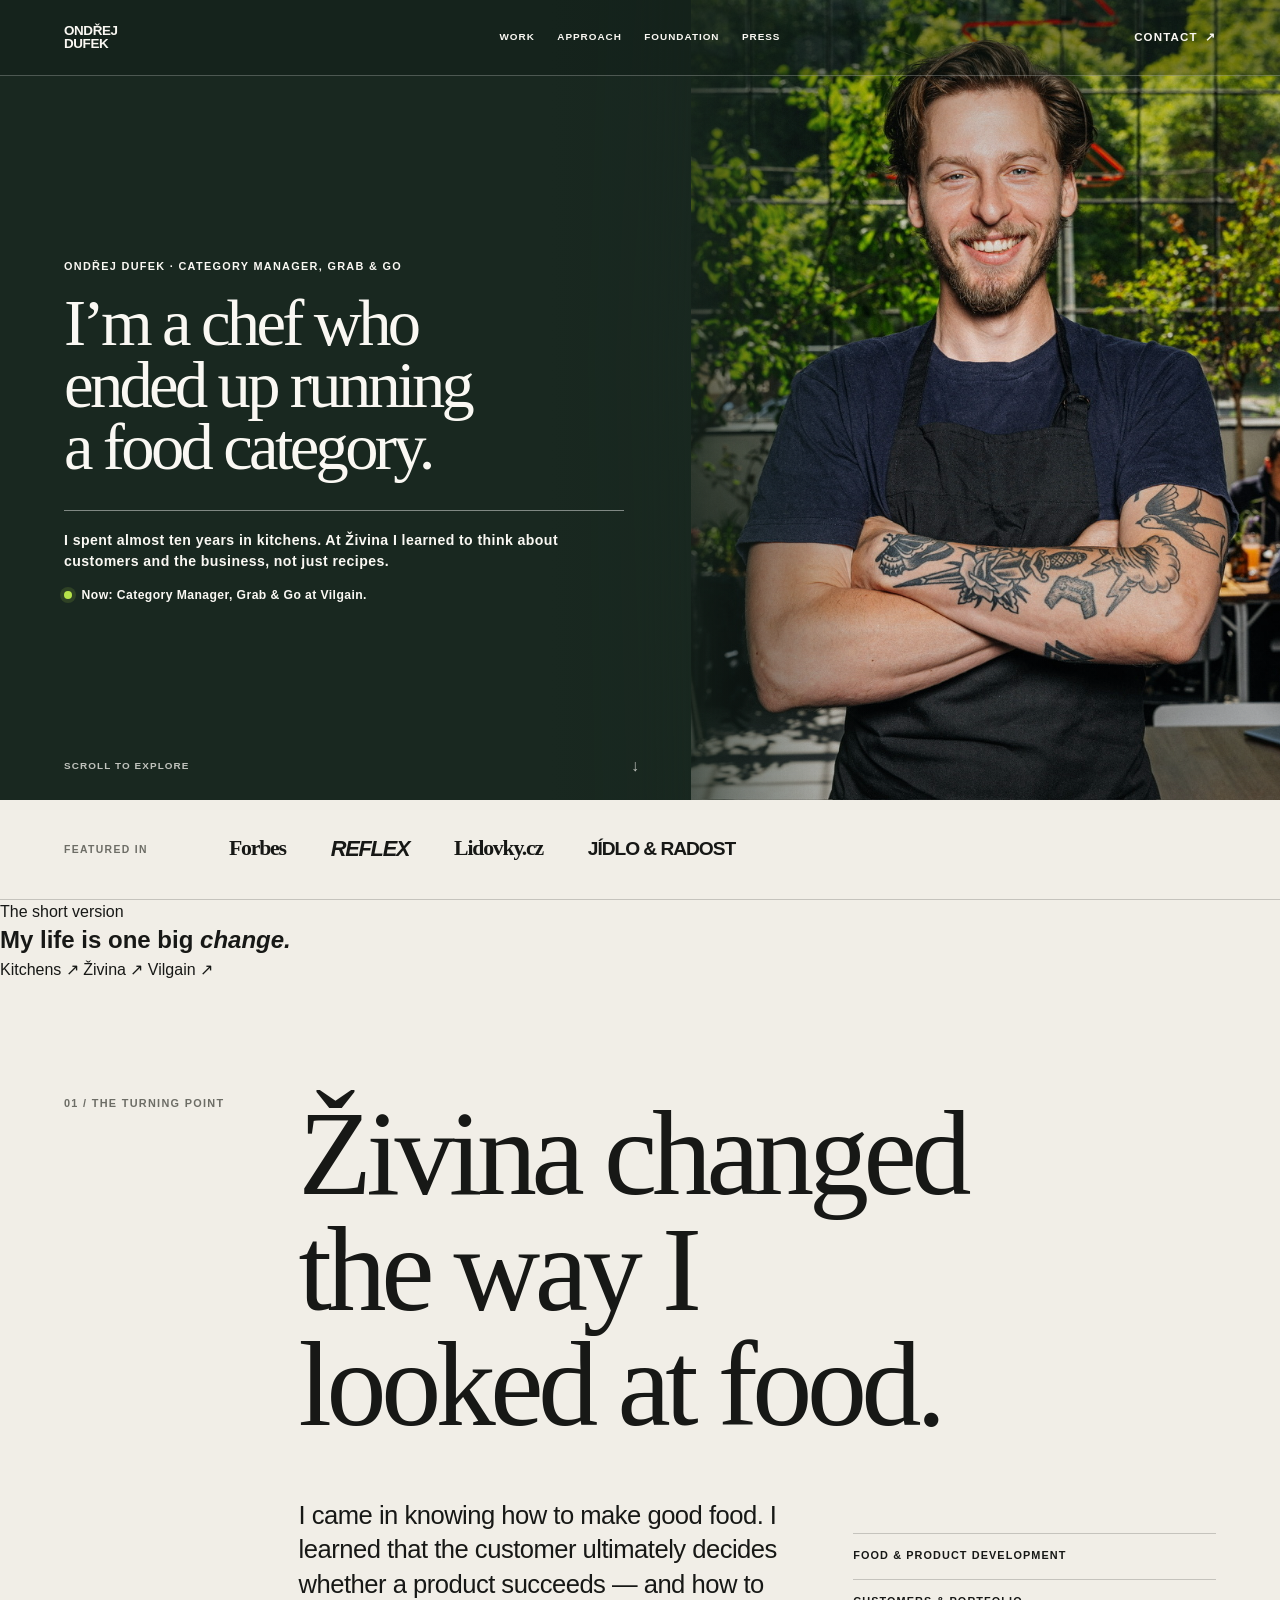
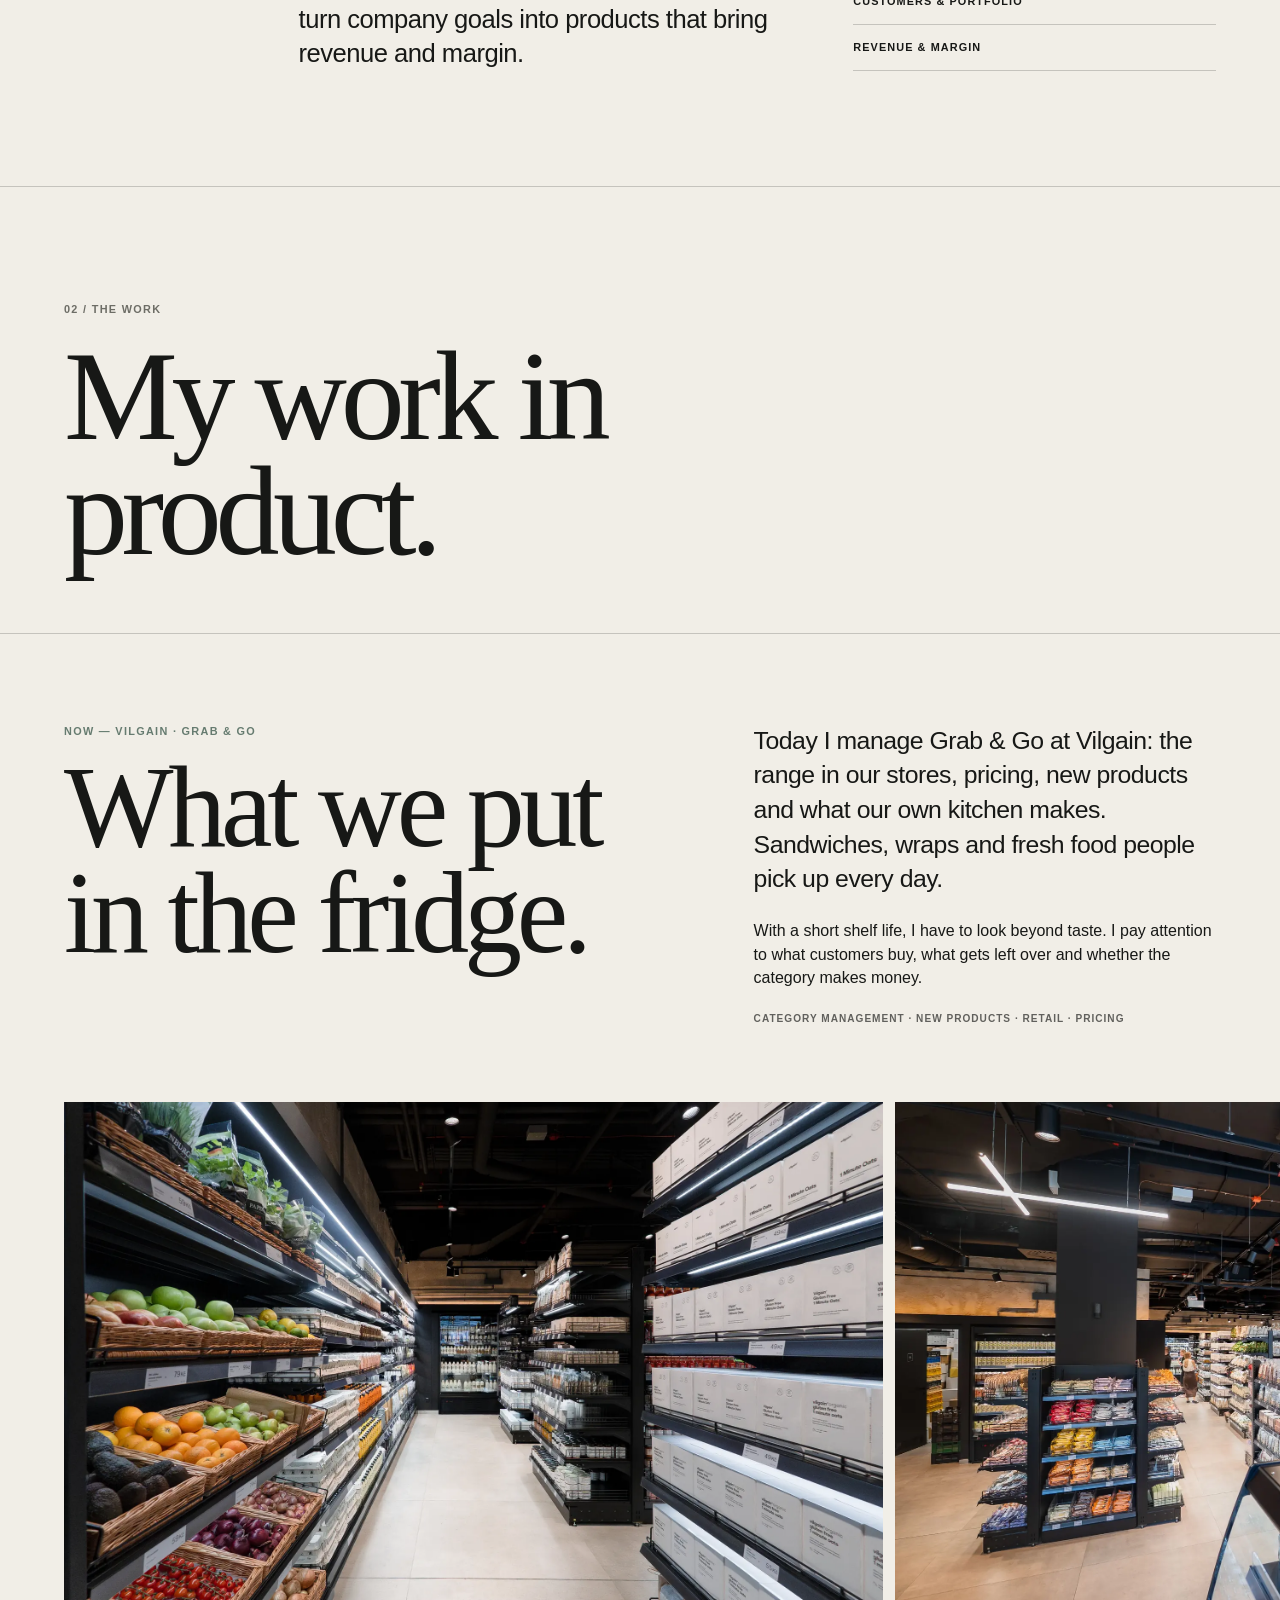
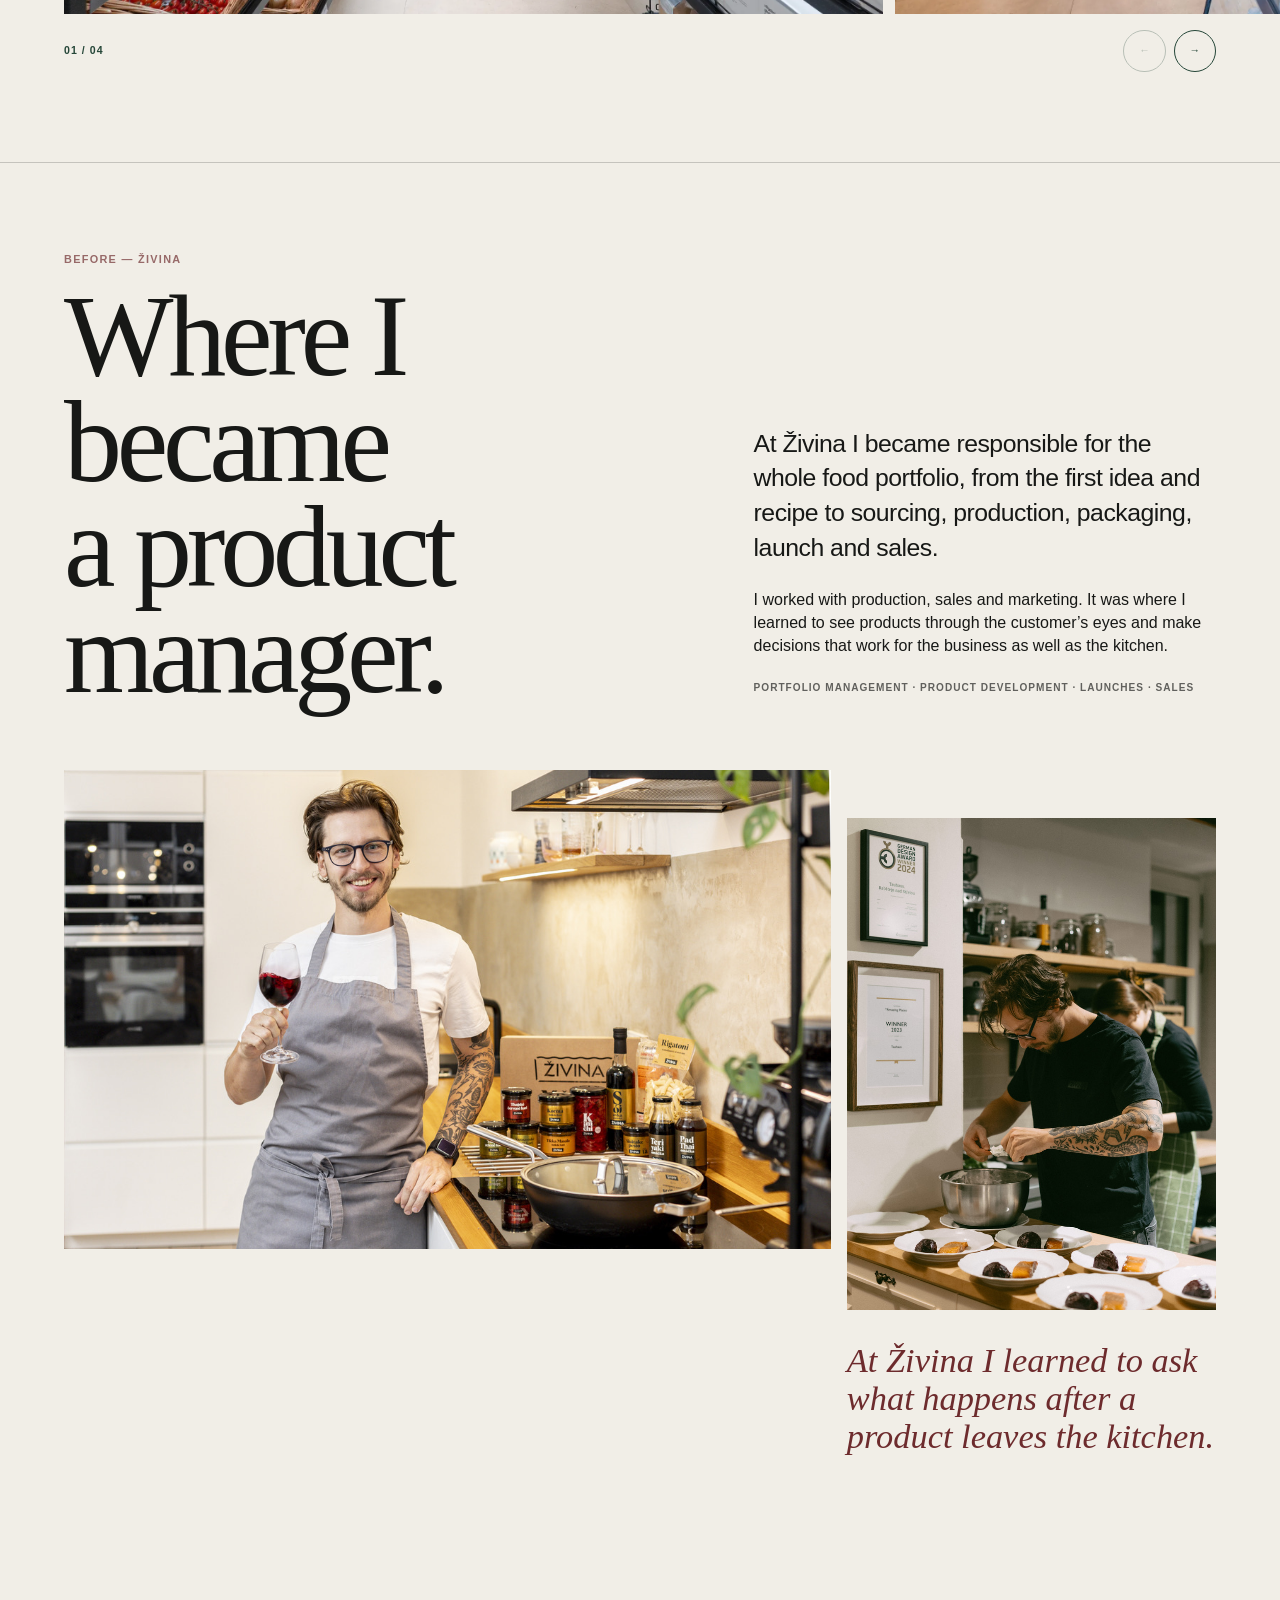
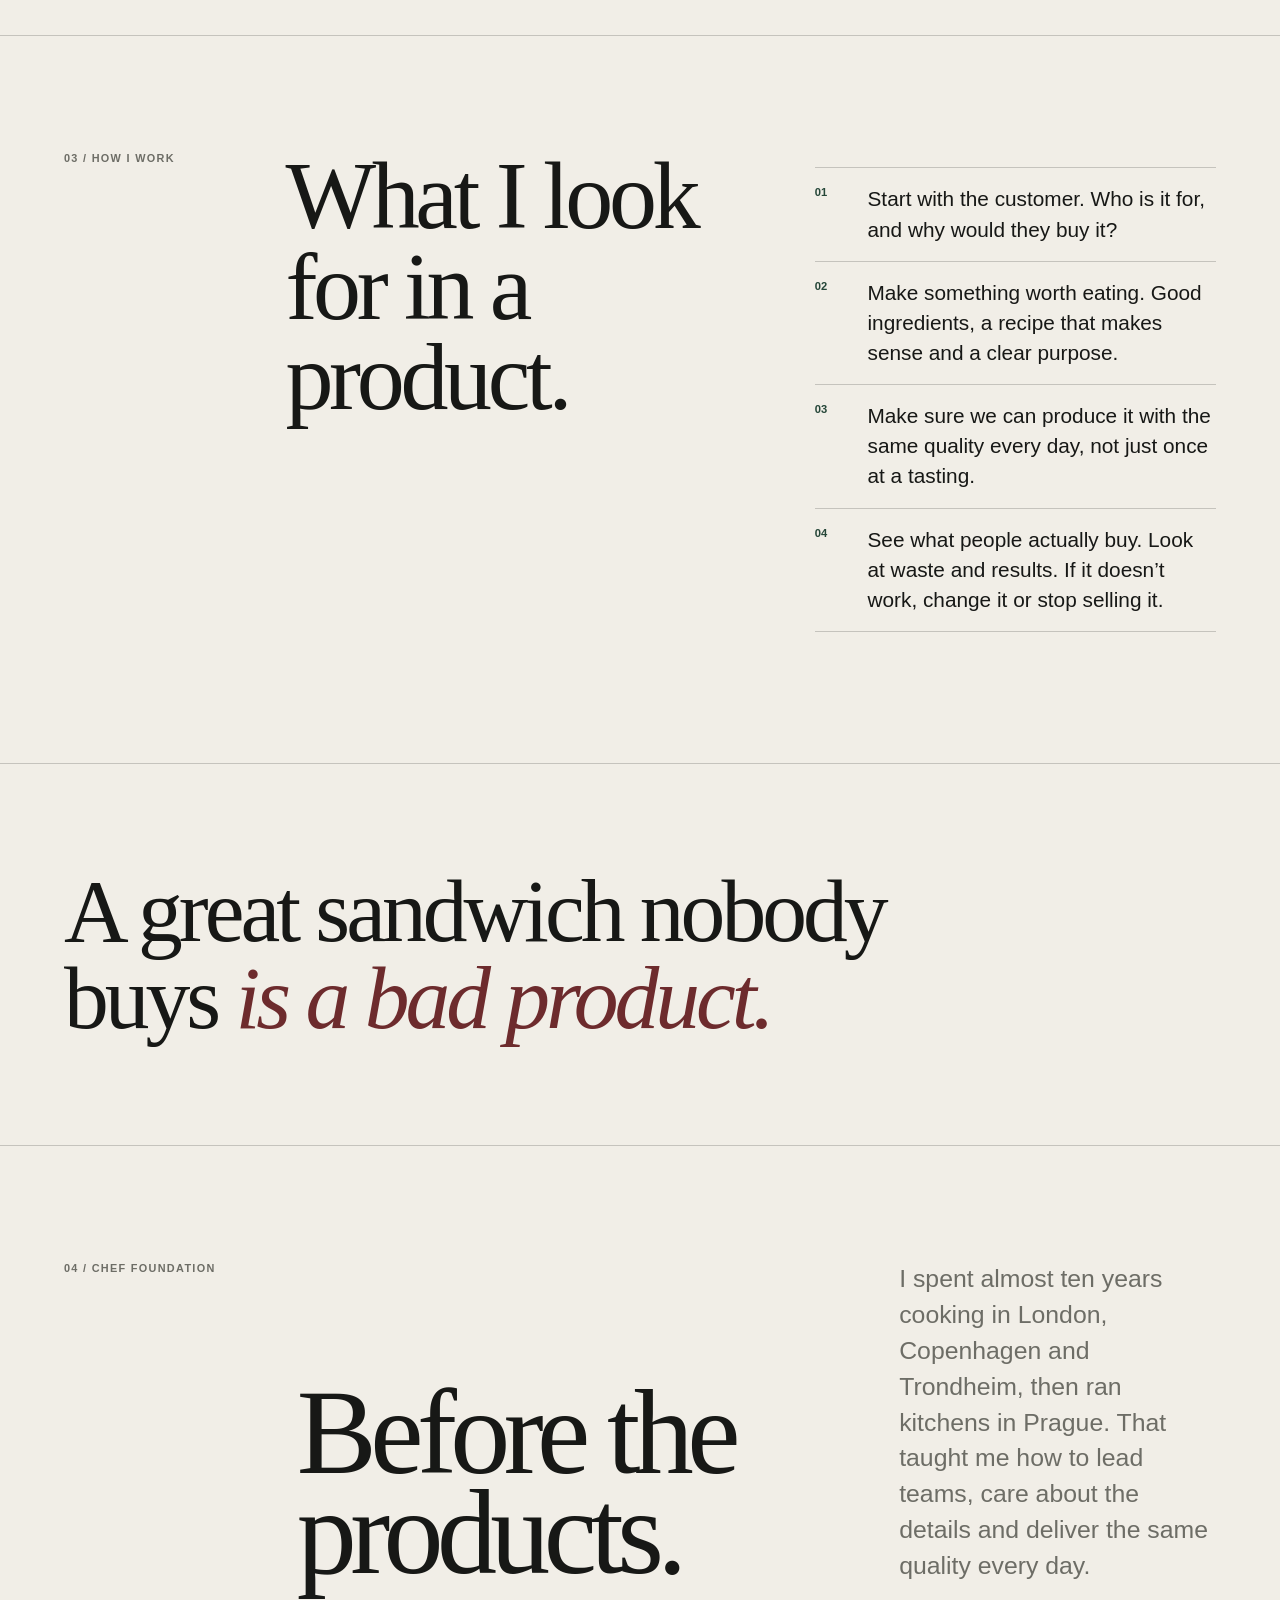
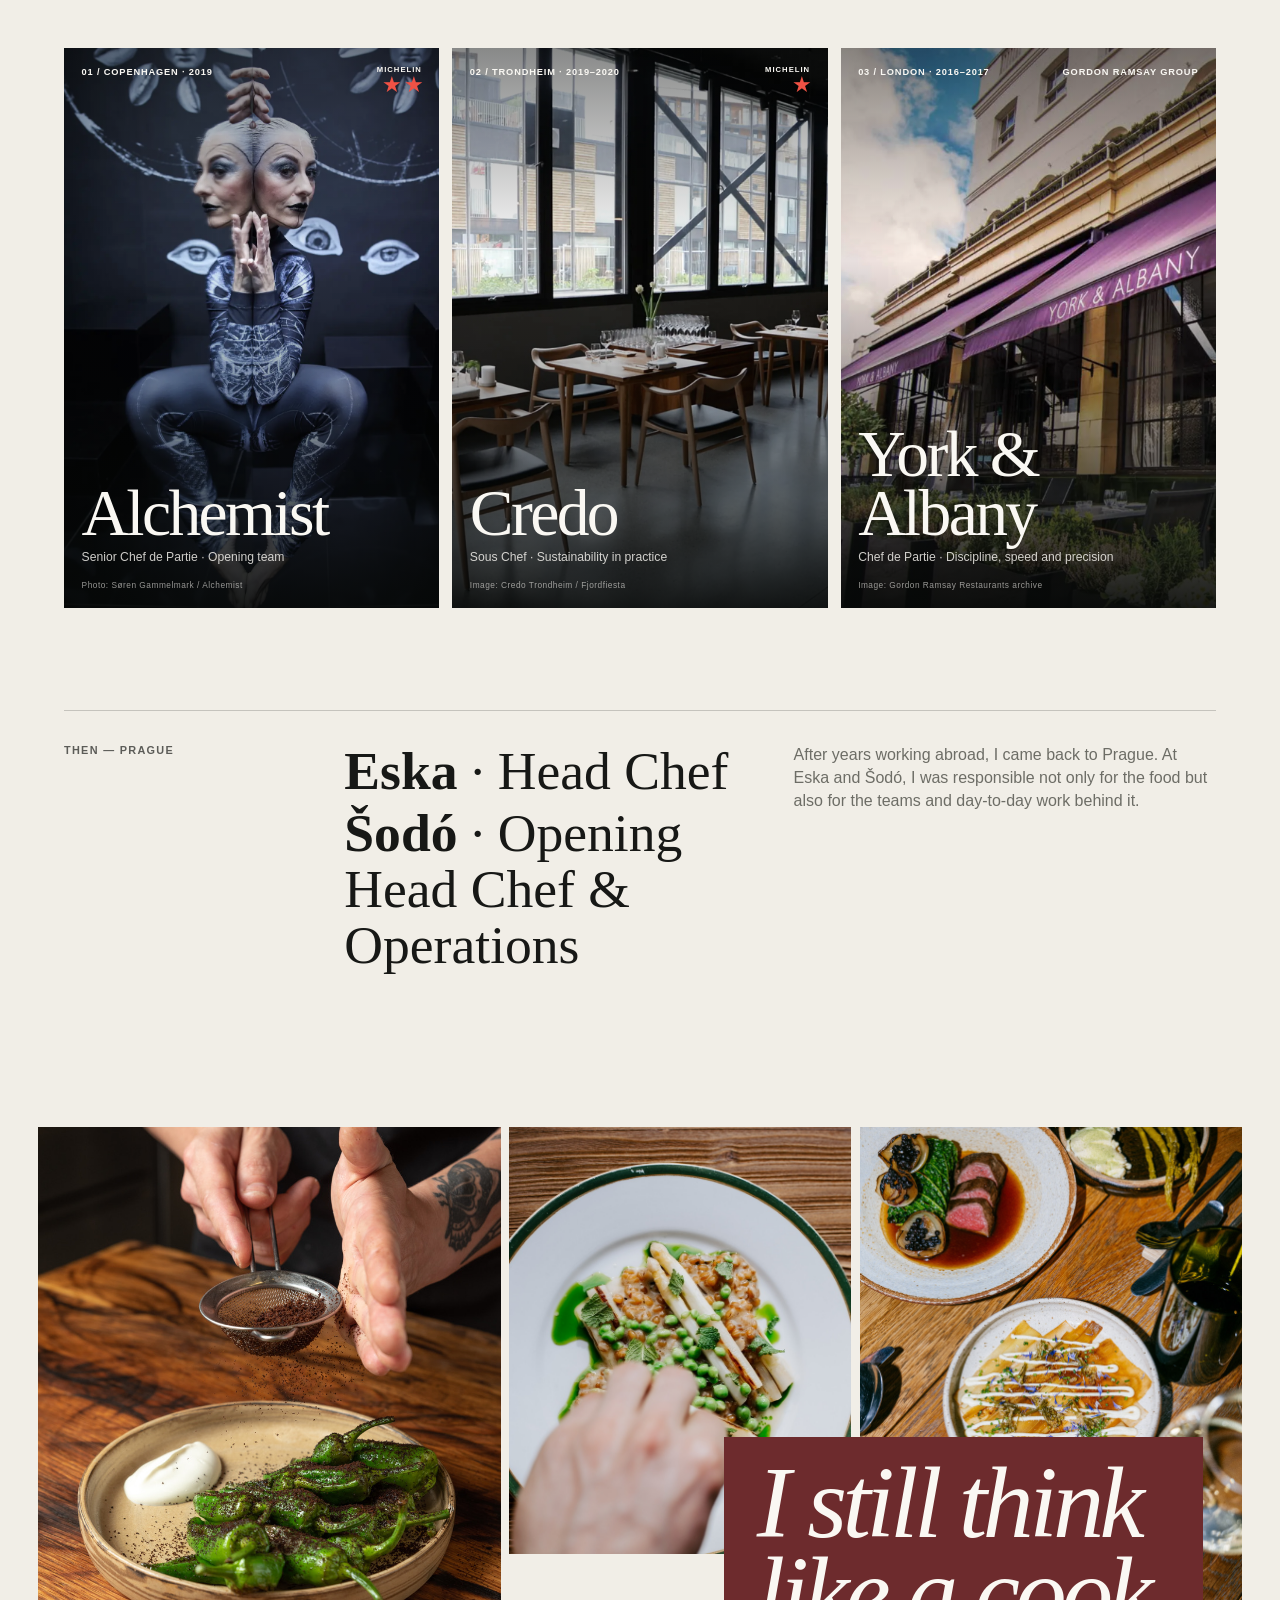
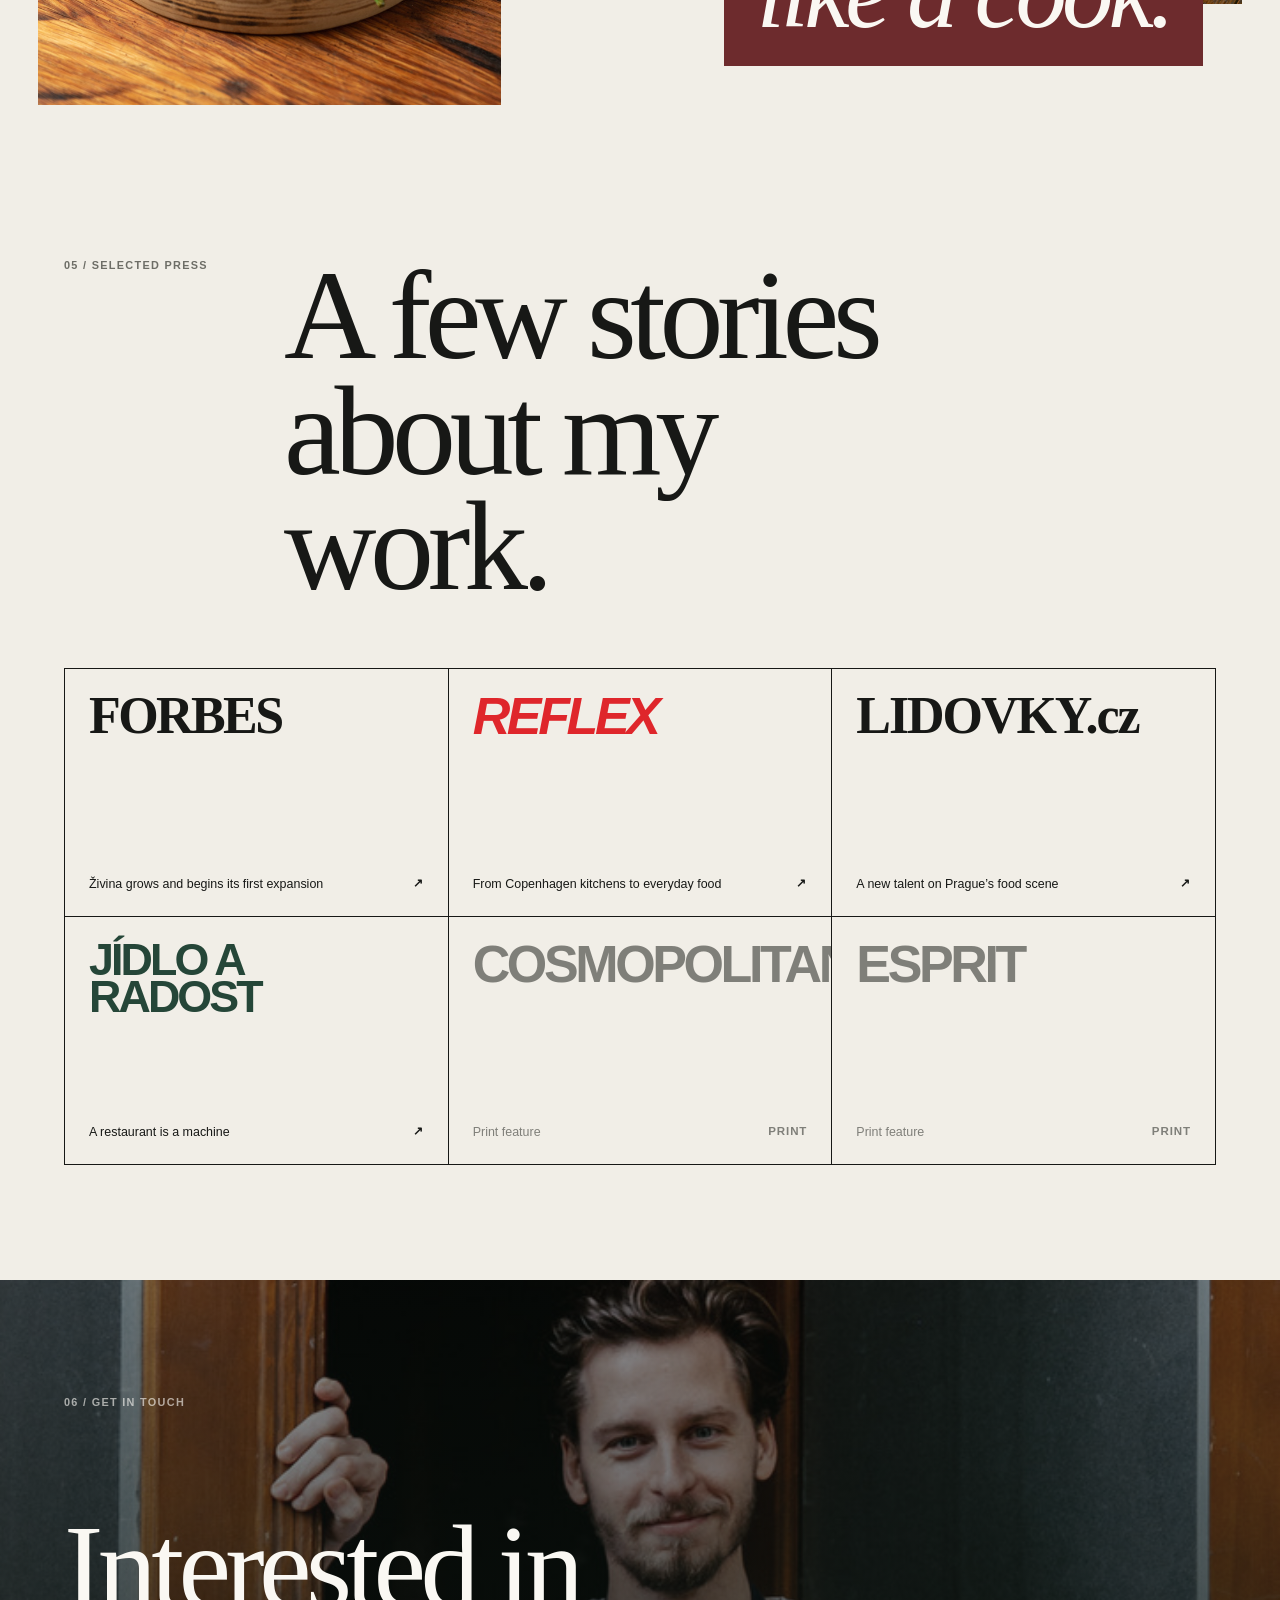
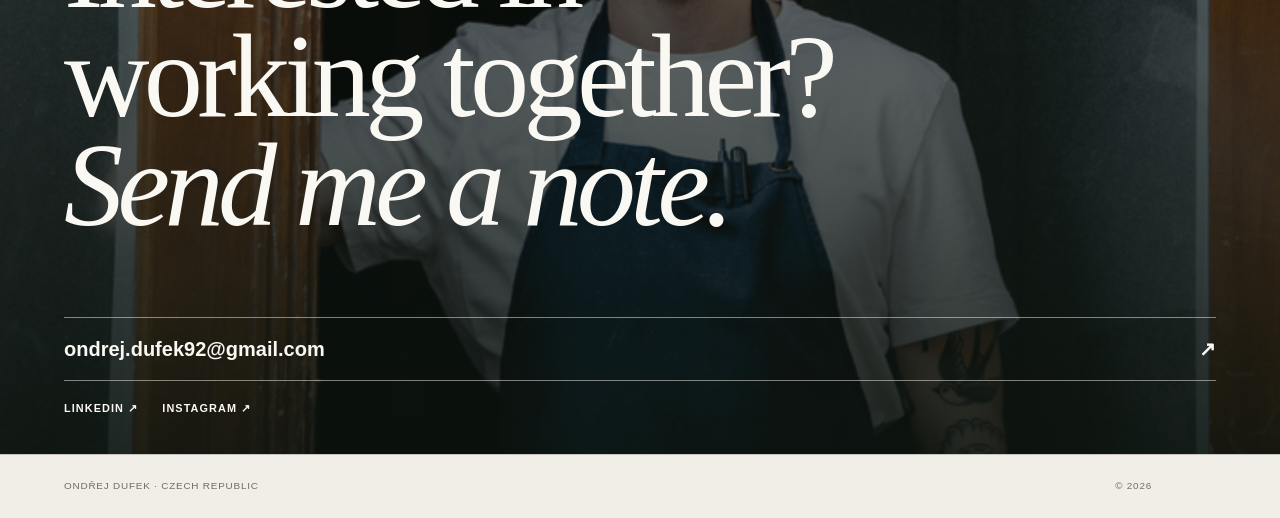
==== commit 6613c08c: "Add personal change motif and career chapter links" ====
--- a/index.html
+++ b/index.html
@@ -94,6 +94,18 @@
       </div>
     </aside>
 
+    <section class="change-band" aria-labelledby="change-title">
+      <div class="change-band-copy">
+        <p class="change-kicker">The short version</p>
+        <h2 id="change-title">My life is one big <em>change.</em></h2>
+      </div>
+      <nav class="change-links" aria-label="Explore the chapters of my career">
+        <a href="#foundation">Kitchens <span aria-hidden="true">↗</span></a>
+        <a href="#zivina">Živina <span aria-hidden="true">↗</span></a>
+        <a href="#vilgain">Vilgain <span aria-hidden="true">↗</span></a>
+      </nav>
+    </section>
+
     <section class="manifesto section-pad" id="intro" aria-labelledby="intro-title">
       <p class="section-index reveal">01 / The turning point</p>
       <div class="manifesto-copy">
@@ -115,7 +127,7 @@
         <h2 id="work-title">My work in product.</h2>
       </div>
 
-      <article class="project project-vilgain" aria-labelledby="vilgain-title">
+      <article class="project project-vilgain" id="vilgain" aria-labelledby="vilgain-title">
         <div class="project-copy reveal">
           <div>
             <p class="project-kicker">Now — Vilgain · Grab &amp; Go</p>
@@ -145,7 +157,7 @@
         </section>
       </article>
 
-      <article class="project project-zivina" aria-labelledby="zivina-title">
+      <article class="project project-zivina" id="zivina" aria-labelledby="zivina-title">
         <div class="project-copy reveal">
           <div>
             <p class="project-kicker">Before — Živina</p>
--- a/assets/styles.css
+++ b/assets/styles.css
@@ -1311,3 +1311,157 @@
 .method-list li span{color:var(--green);font-weight:700;font-size:.7rem}
 .method-list li p{font-size:clamp(1rem,1.9vw,1.3rem);max-width:31rem}
 @media(min-width:42rem){.method{grid-template-columns:minmax(7rem,.35fr) 1.65fr}.method-main{grid-template-columns:1fr 1fr;gap:3rem}}
+
+/* Editorial press references: recognisable publication names, not sponsor endorsements. */
+.featured-strip {
+  display: grid;
+  gap: 1rem;
+  align-items: center;
+  padding: 1.4rem var(--gutter) 1.6rem;
+  background: var(--paper);
+  border-bottom: 1px solid var(--line);
+}
+
+.featured-label {
+  color: var(--muted);
+  font-size: .65rem;
+  font-weight: 700;
+  letter-spacing: .13em;
+  text-transform: uppercase;
+}
+
+.featured-links {
+  display: flex;
+  flex-wrap: wrap;
+  align-items: center;
+  column-gap: clamp(1.35rem, 3.5vw, 3.5rem);
+  row-gap: 1.1rem;
+}
+
+.featured-links a {
+  width: fit-content;
+  padding: .15rem 0;
+  font-size: clamp(1rem, 1.7vw, 1.45rem);
+  font-weight: 750;
+  line-height: 1.15;
+  letter-spacing: -.055em;
+  border-bottom: 1px solid transparent;
+  transition: border-color .2s ease, color .2s ease;
+}
+
+.featured-links a:hover,
+.featured-links a:focus-visible {
+  color: var(--green);
+  border-color: currentColor;
+}
+
+.featured-forbes,
+.featured-lidovky {
+  font-family: var(--serif);
+}
+.featured-reflex {
+  font-style: italic;
+  text-transform: uppercase;
+}
+.featured-ambi {
+  font-size: clamp(.95rem, 1.5vw, 1.2rem) !important;
+  font-weight: 800;
+  text-transform: uppercase;
+  letter-spacing: -.055em;
+}
+
+@media (min-width: 56rem) {
+  /* Portrait image is 3:4: give it a dedicated right-side panel on desktop. */
+  .hero {
+    min-height: clamp(40rem, calc(100svh - 6.25rem), 62rem);
+    align-items: center;
+    background: #192820;
+  }
+
+  .hero-media {
+    inset: 0 0 0 auto;
+    width: 46%;
+    overflow: hidden;
+  }
+
+  .hero-media img {
+    object-position: center 38%;
+    object-fit: cover;
+  }
+
+  .hero-wash {
+    background:
+      linear-gradient(90deg, #192820 0%, #192820 43%, rgba(25, 40, 32, .95) 50%, rgba(25, 40, 32, .48) 57%, transparent 68%),
+      linear-gradient(180deg, rgba(12, 22, 16, .24), transparent 45%, rgba(12, 22, 16, .15));
+  }
+
+  .site-header:not(.is-scrolled) {
+    background: rgba(15, 29, 22, .34);
+  }
+
+  .hero-content {
+    width: 60%;
+    padding-top: calc(var(--header-h) + 2.5rem);
+    padding-right: clamp(1.5rem, 5vw, 6rem);
+    padding-bottom: 3.4rem;
+  }
+
+  .hero h1 {
+    max-width: 15ch;
+    font-size: clamp(3.2rem, 5.2vw, 6rem);
+    line-height: .93;
+  }
+
+  .hero-meta {
+    grid-template-columns: 1fr;
+    gap: .9rem;
+    max-width: 35rem;
+    margin-top: 2rem;
+  }
+
+  .hero-meta > p:first-child {
+    max-width: 33rem;
+    font-size: .88rem;
+    line-height: 1.5;
+  }
+
+  .hero-now {
+    justify-self: start;
+    text-align: left;
+    max-width: 34rem;
+  }
+
+  .scroll-cue {
+    right: 50%;
+    bottom: 1.4rem;
+  }
+
+  .featured-strip {
+    grid-template-columns: minmax(8rem, .25fr) 1.75fr;
+    min-height: 6.25rem;
+    gap: 1.5rem;
+    padding-top: 1.15rem;
+    padding-bottom: 1.15rem;
+  }
+}
+
+@media (min-width: 56rem) and (max-height: 720px) {
+  .hero h1 {
+    font-size: clamp(2.85rem, 4.7vw, 4.7rem);
+  }
+  .hero-content {
+    padding-bottom: 3rem;
+  }
+}
+
+@media (max-width: 41.999rem) {
+  .featured-strip {
+    gap: .9rem;
+  }
+  .featured-links {
+    display: grid;
+    grid-template-columns: repeat(2, minmax(0, 1fr));
+    gap: 1rem .85rem;
+  }
+}
+
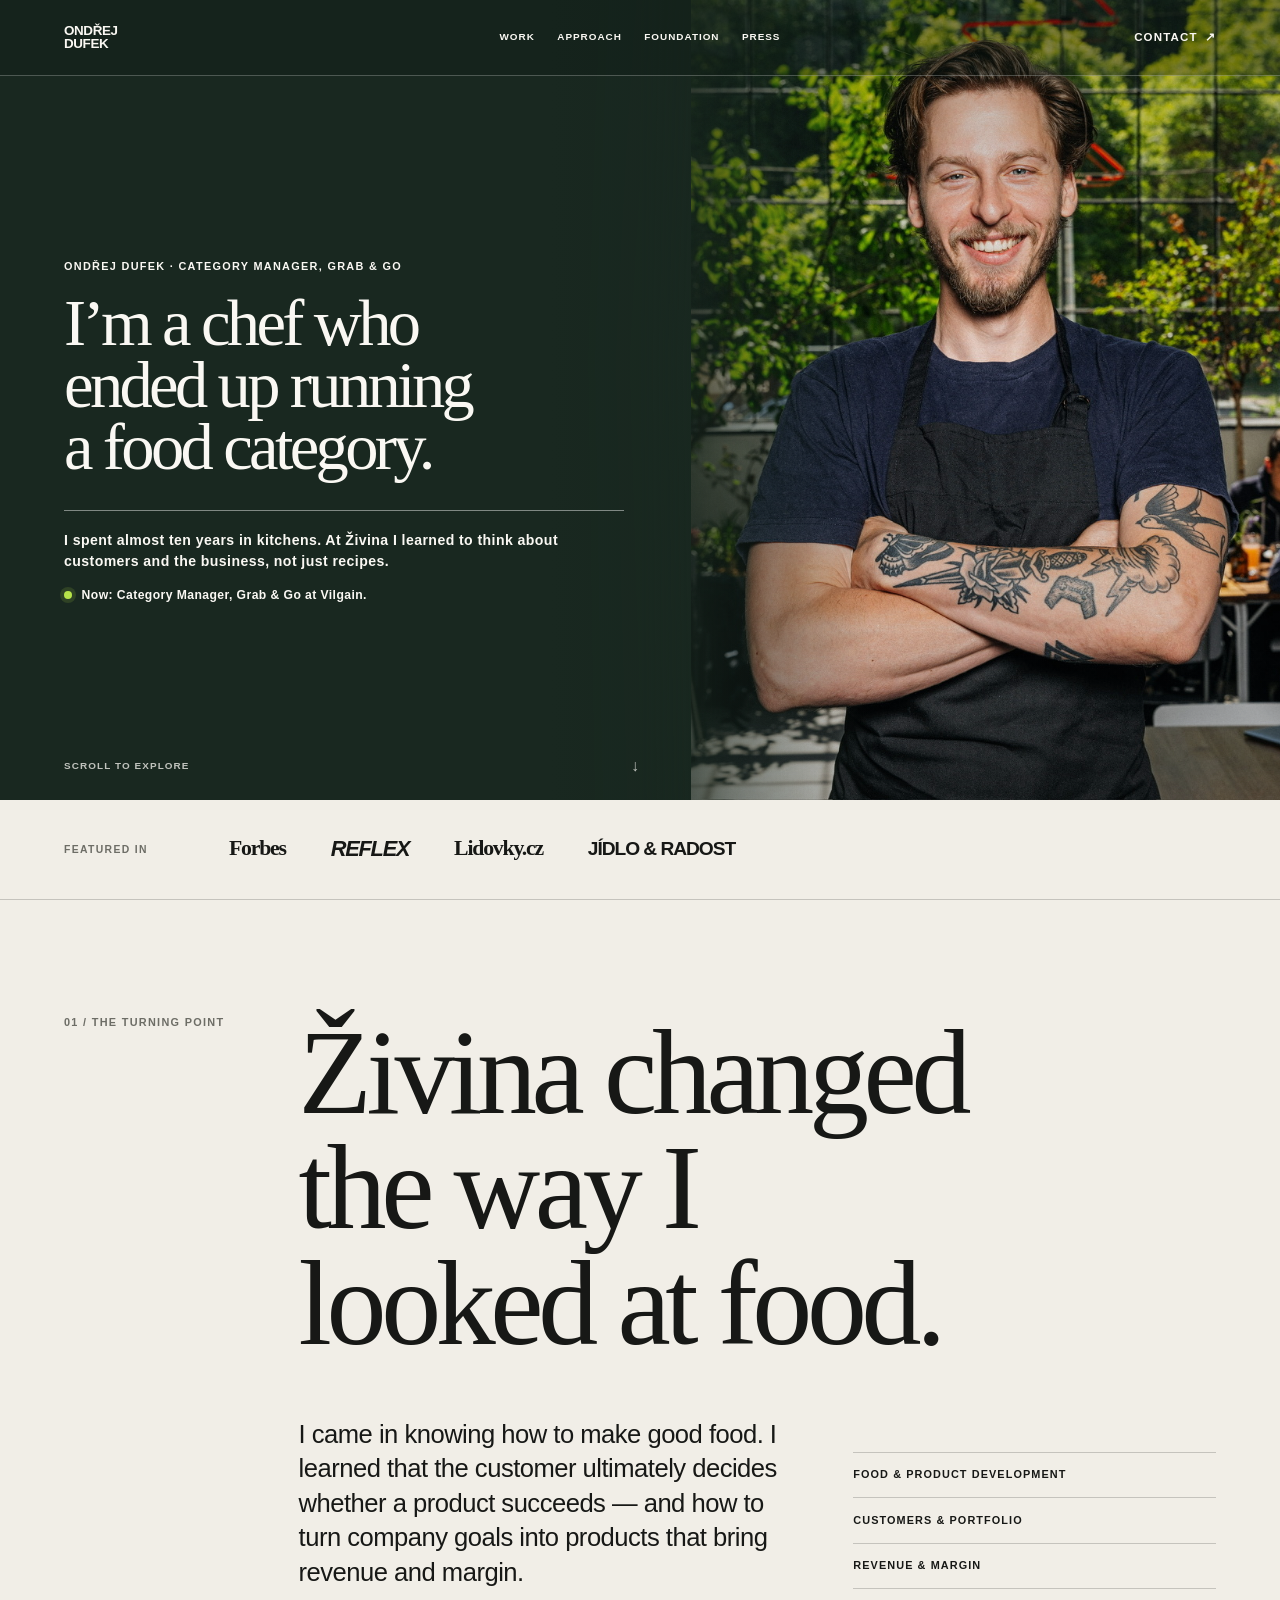
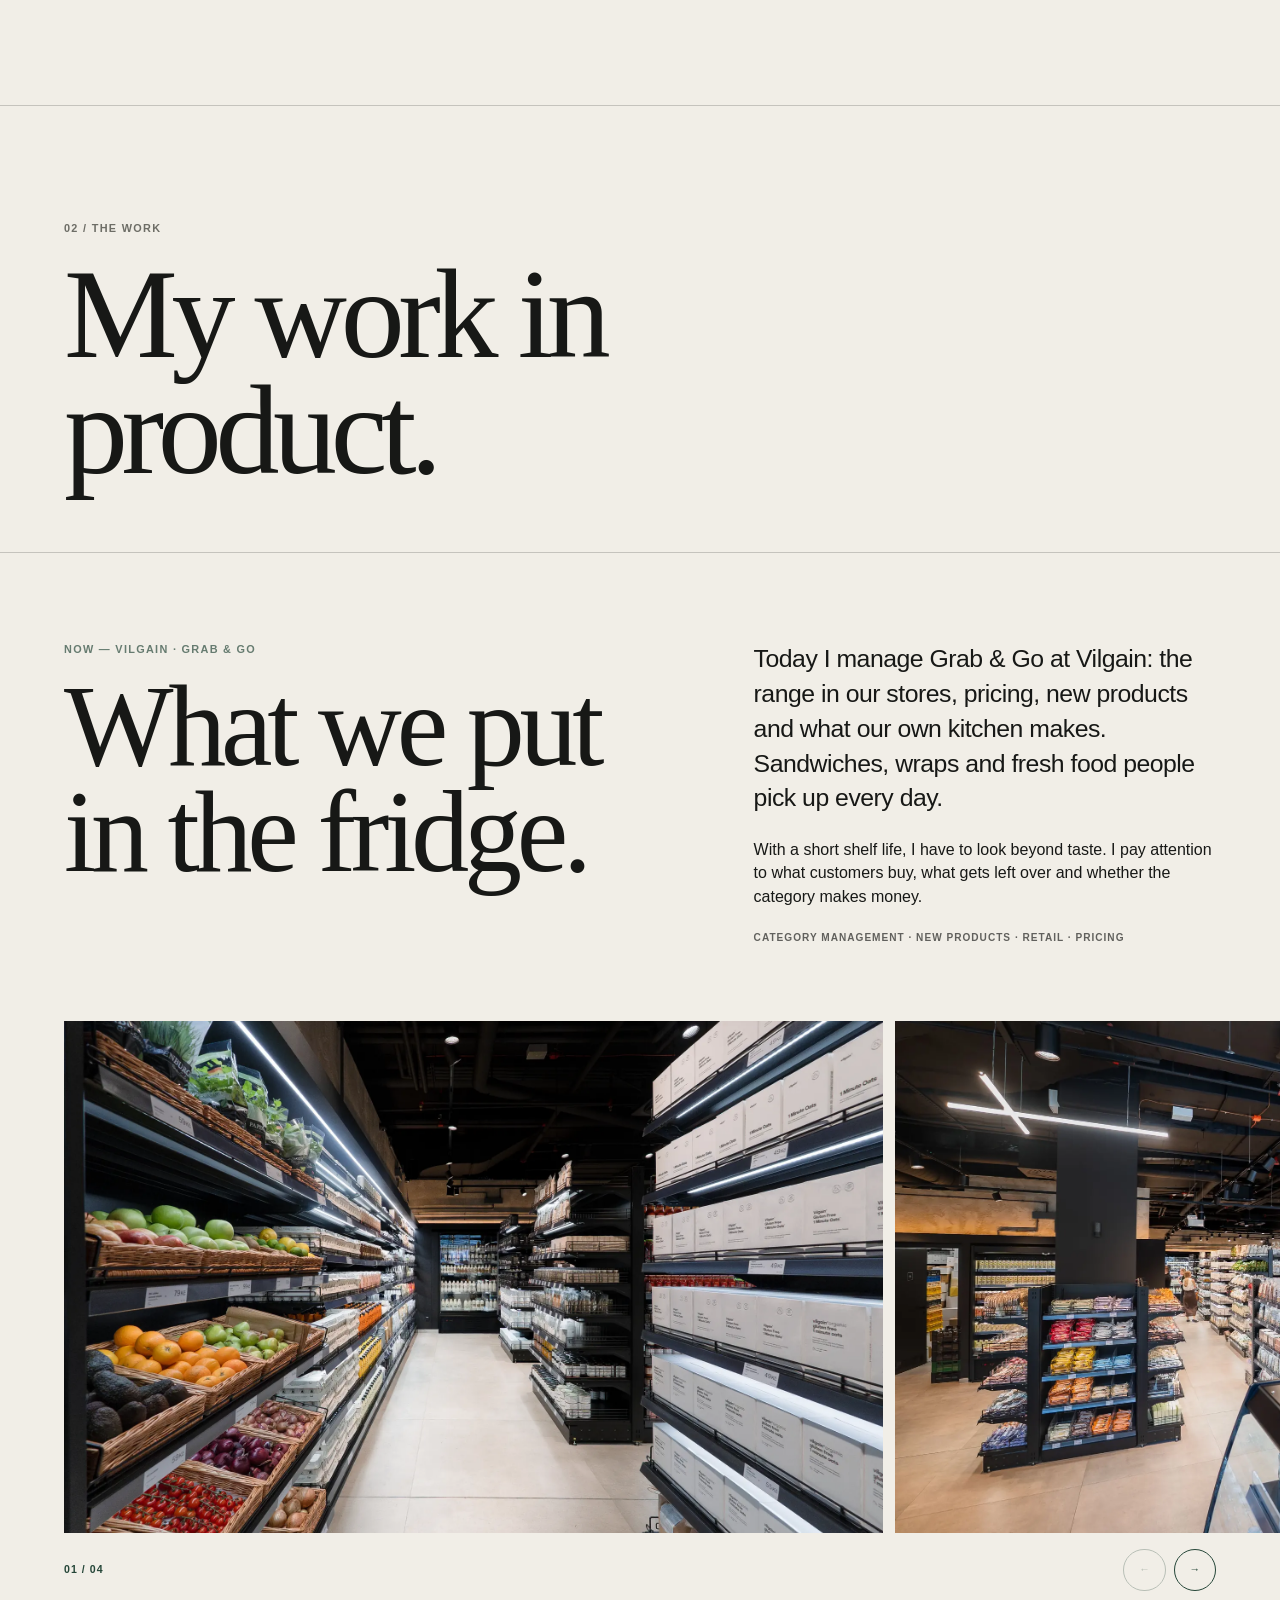
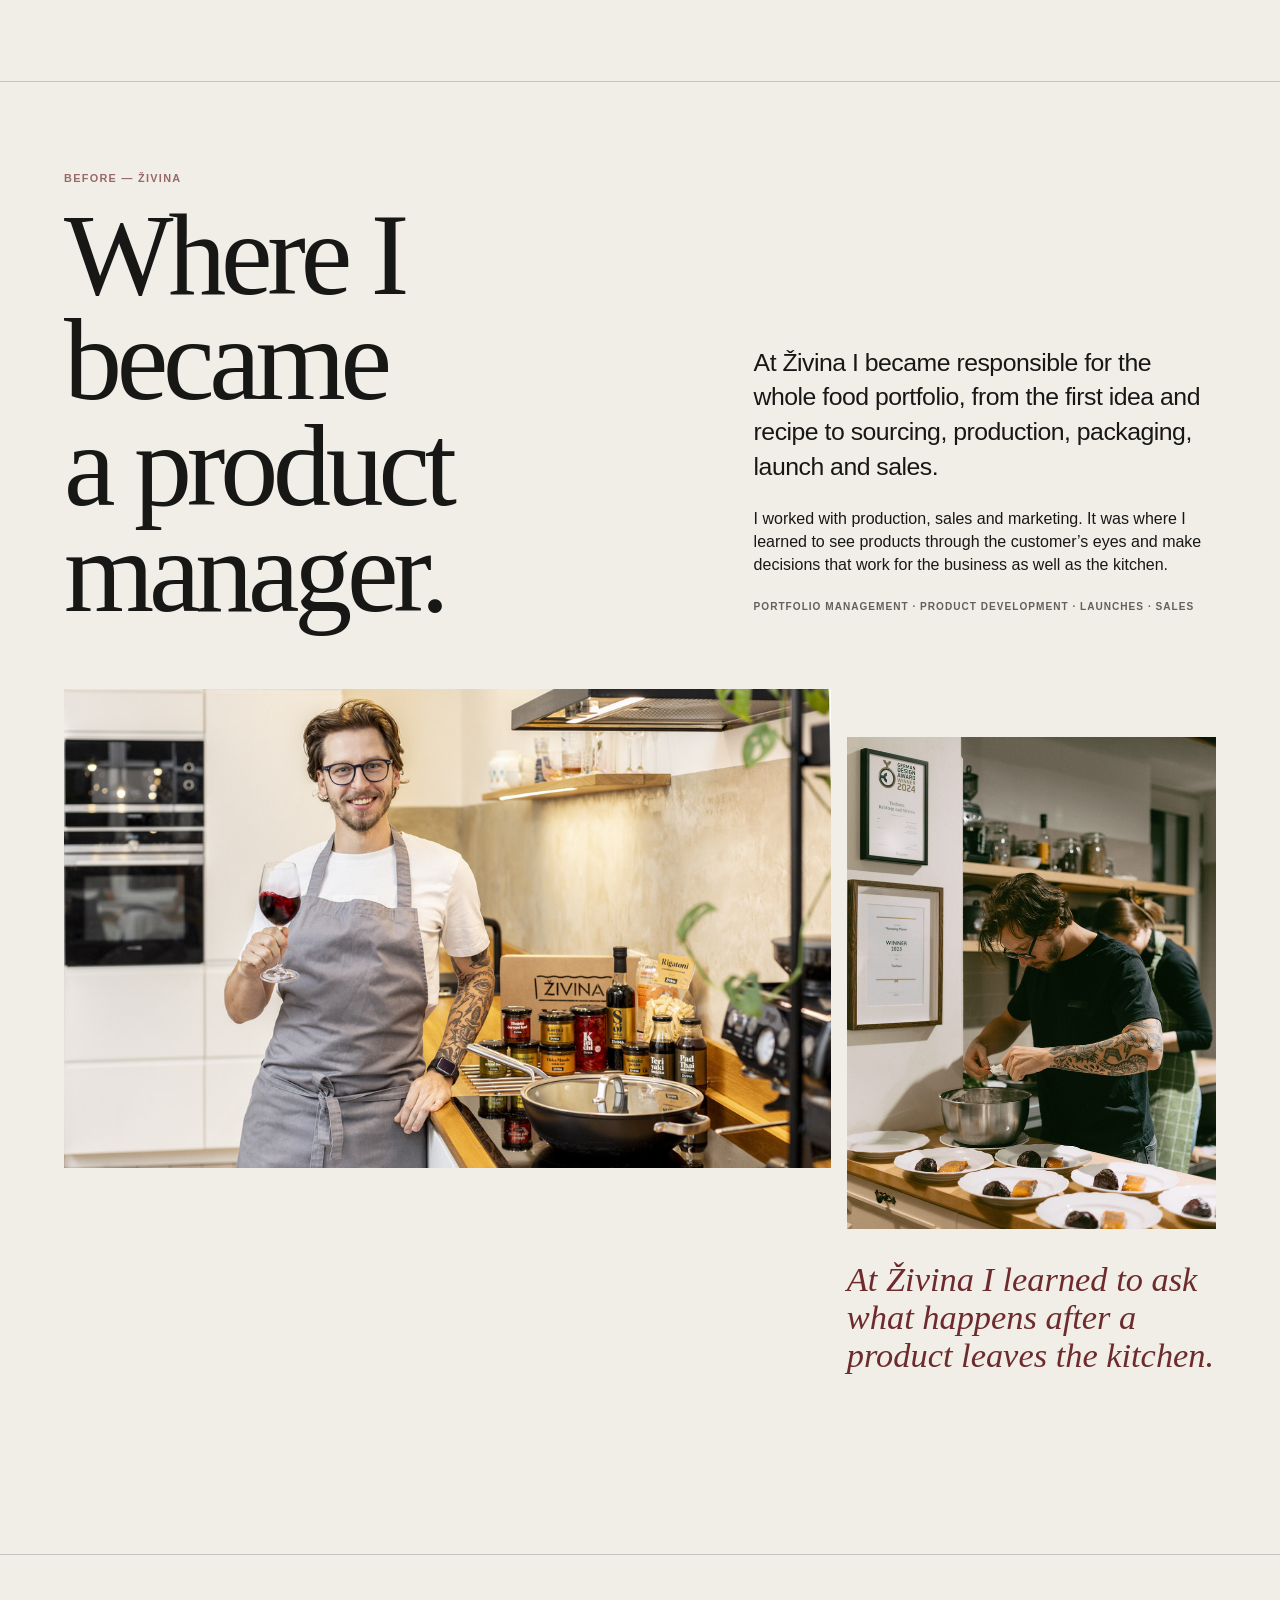
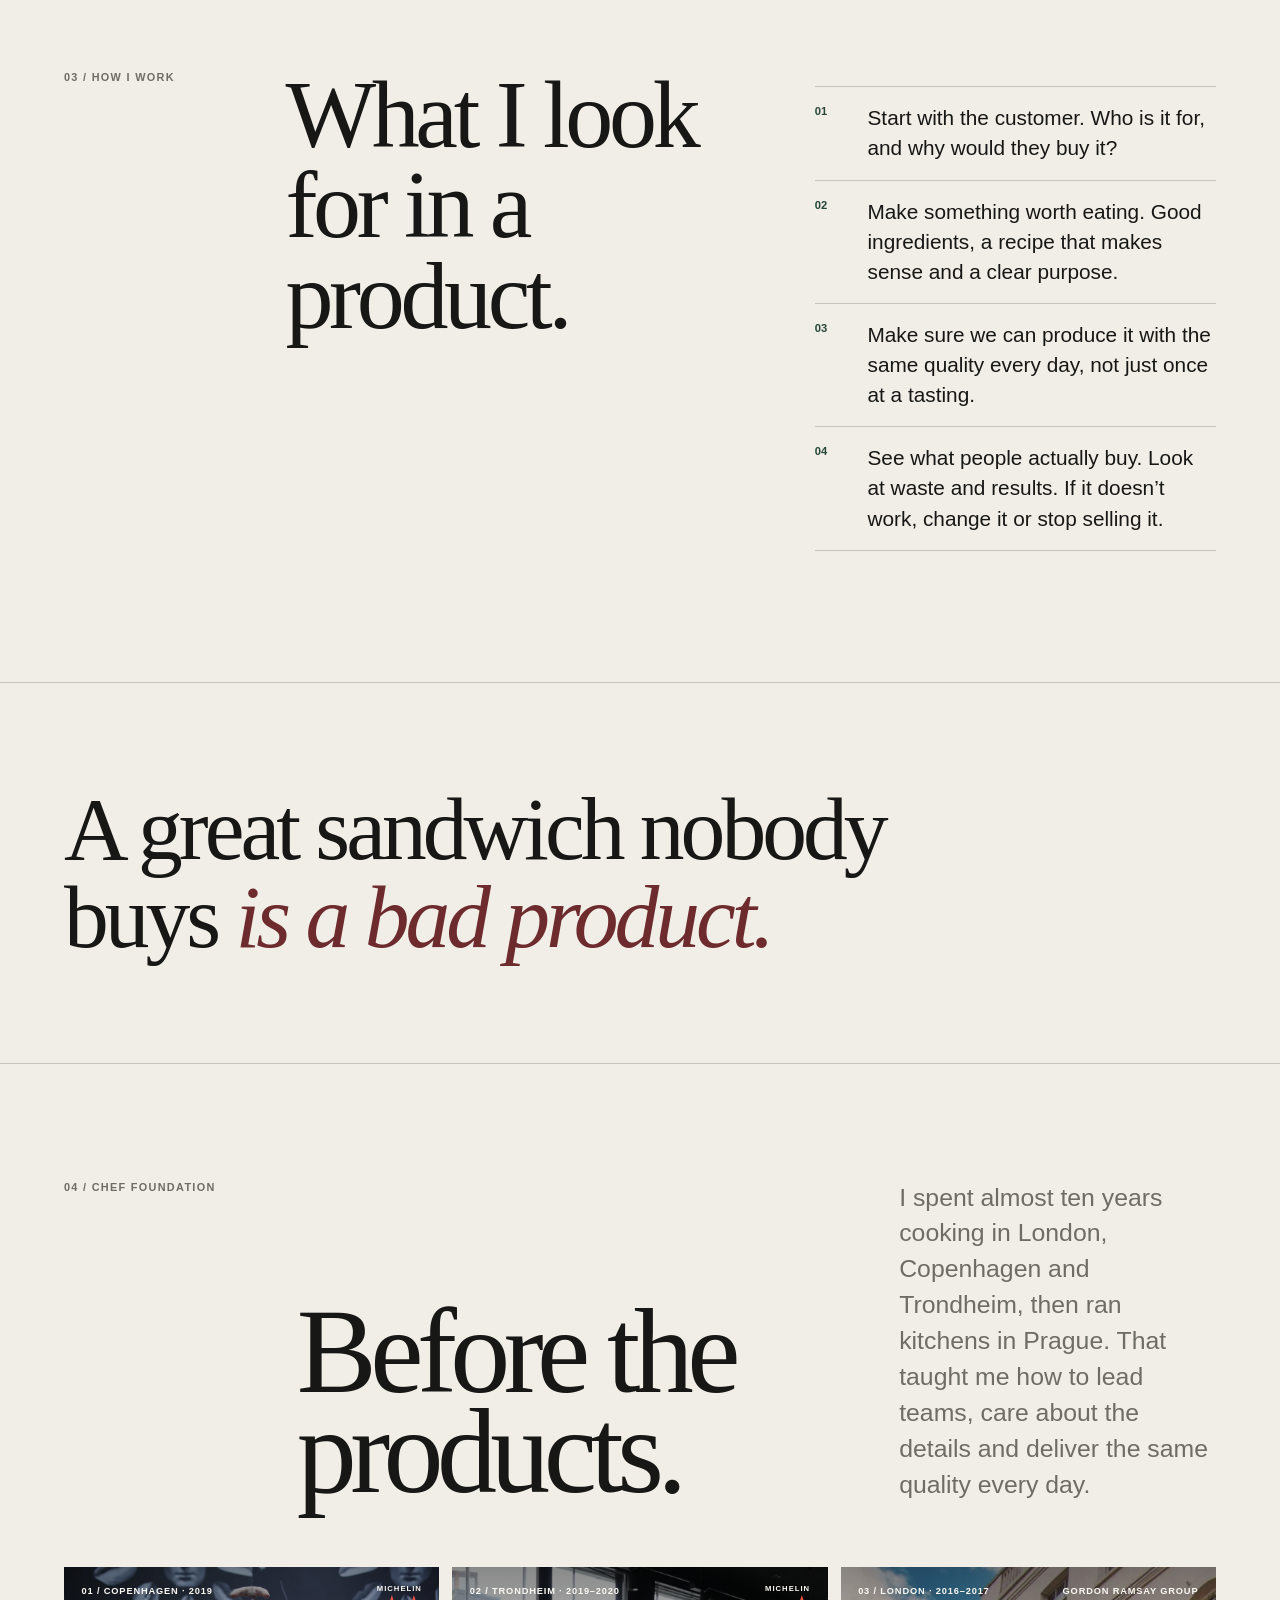
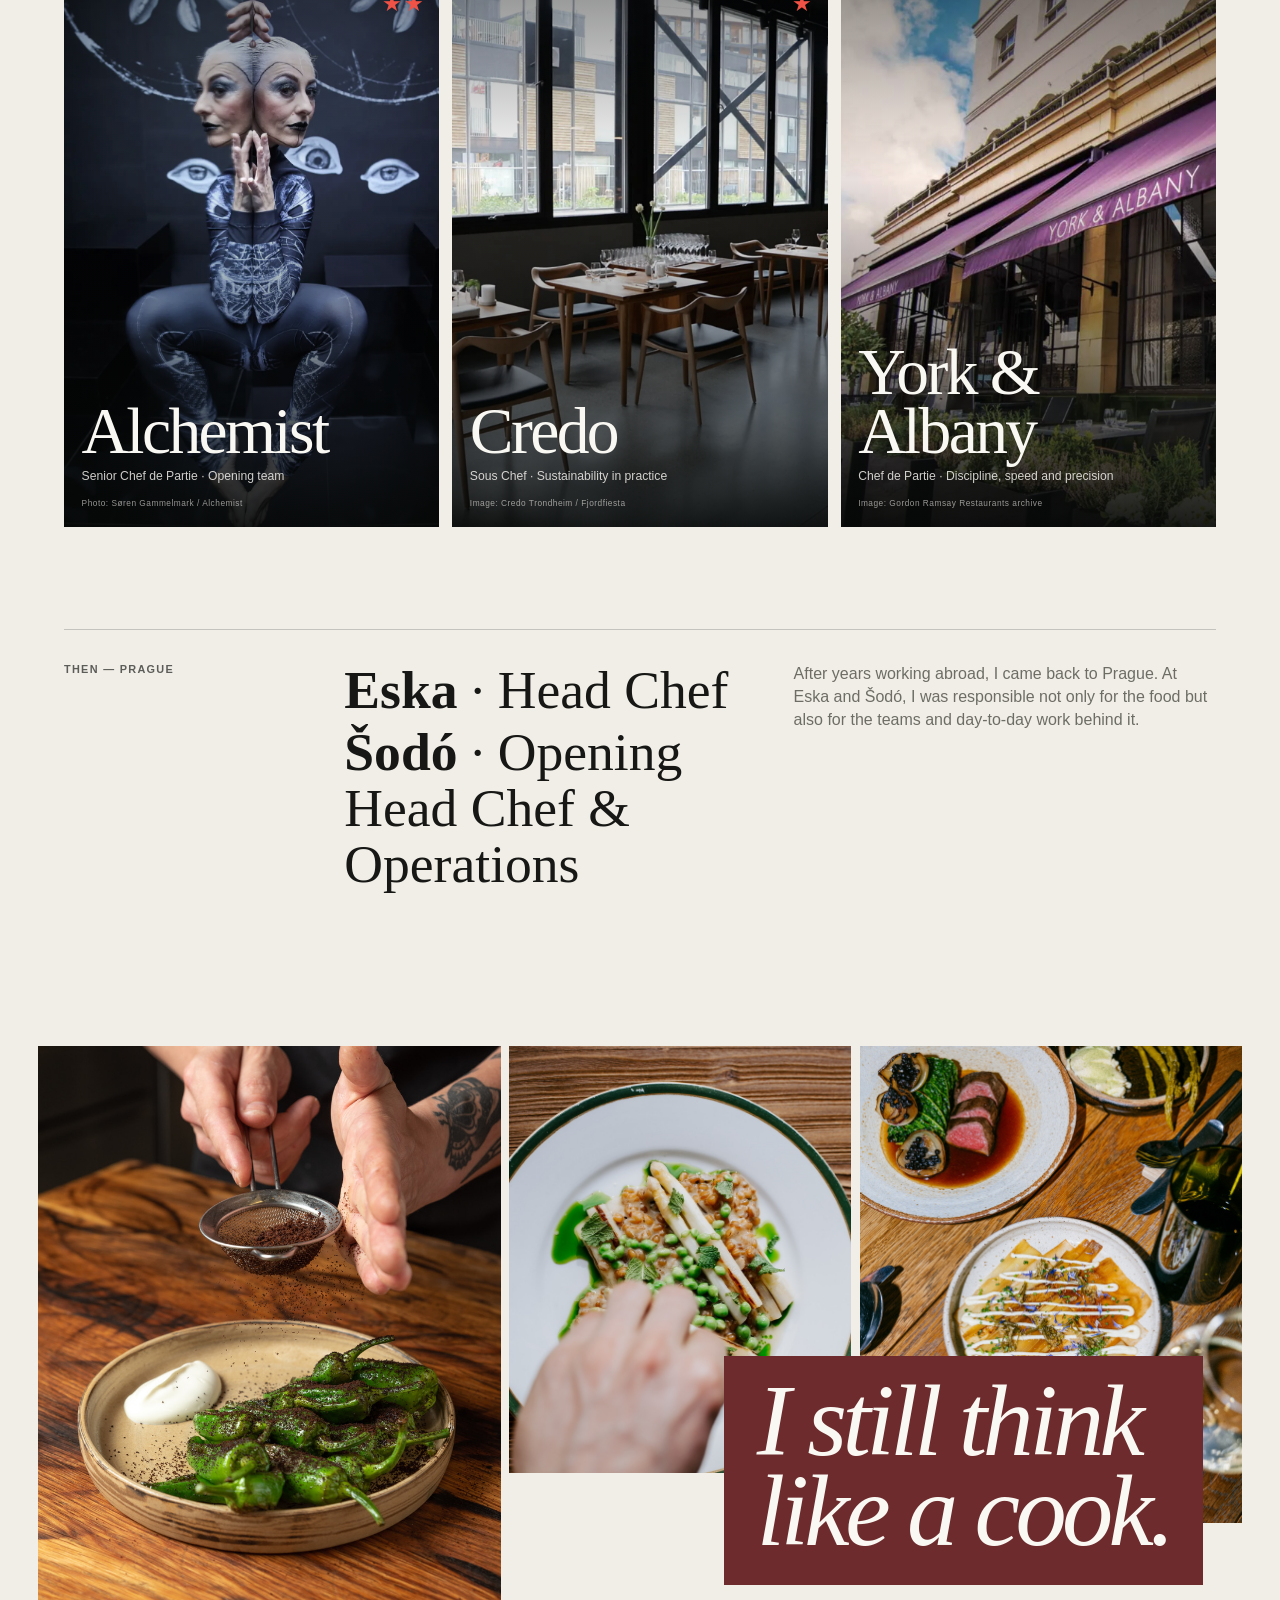
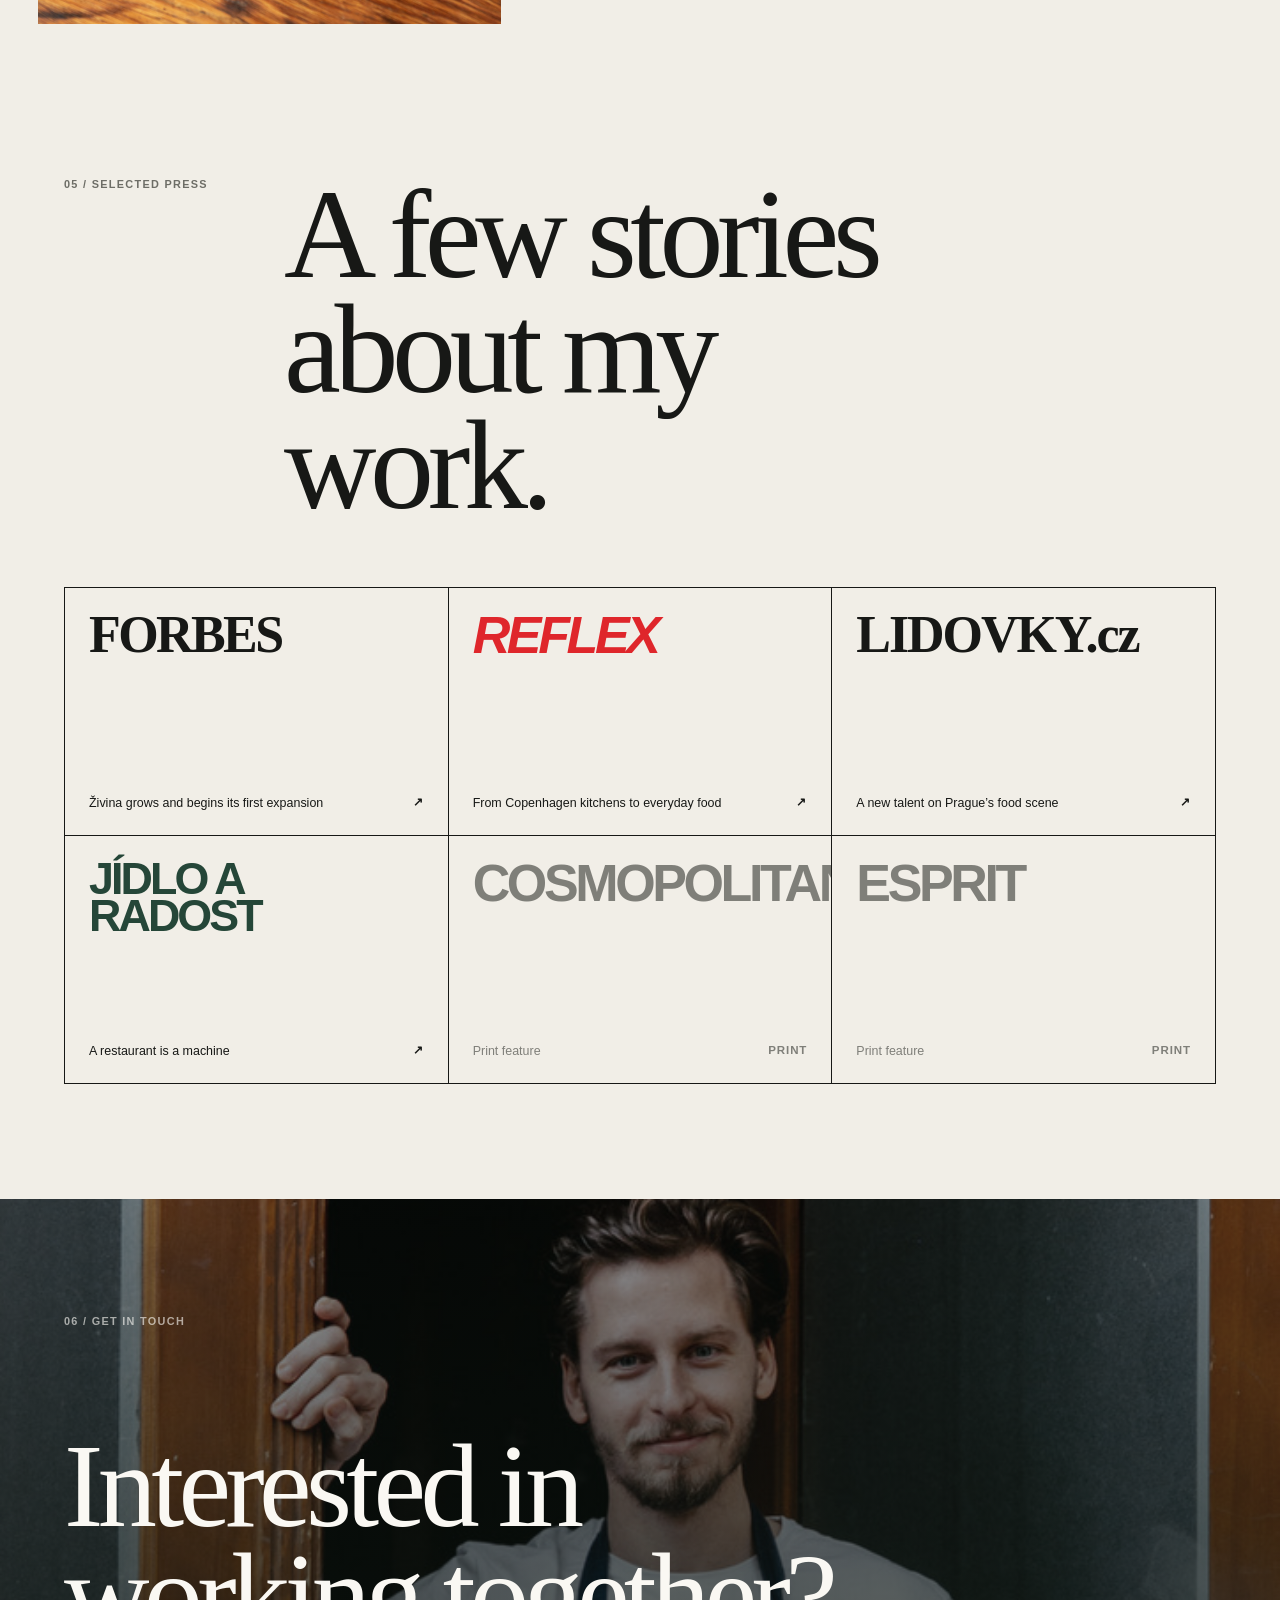
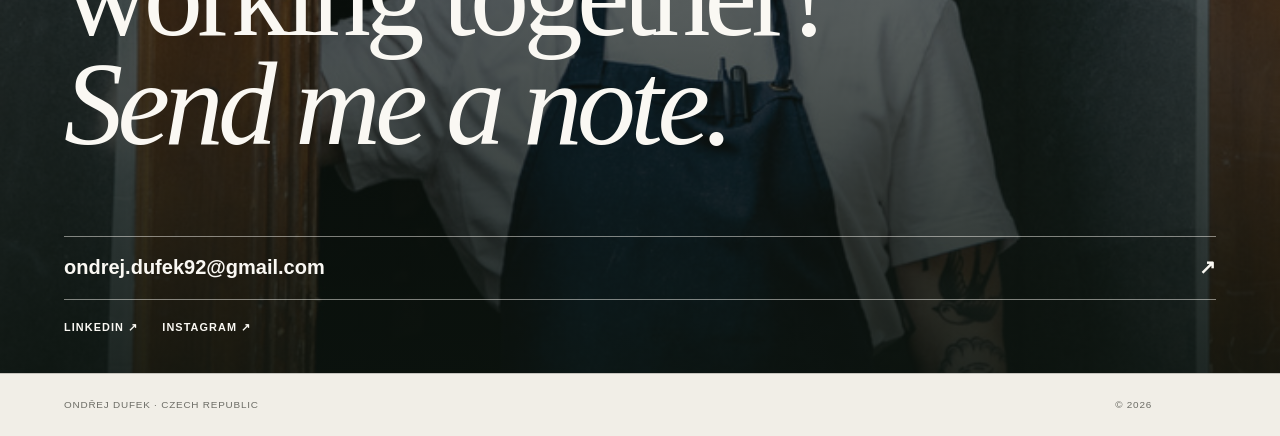
==== commit 1cc94cf4: "Remove redundant change ribbon, return to clean CV narrative" ====
--- a/index.html
+++ b/index.html
@@ -94,18 +94,6 @@
       </div>
     </aside>
 
-    <section class="change-band" aria-labelledby="change-title">
-      <div class="change-band-copy">
-        <p class="change-kicker">The short version</p>
-        <h2 id="change-title">My life is one big <em>change.</em></h2>
-      </div>
-      <nav class="change-links" aria-label="Explore the chapters of my career">
-        <a href="#foundation">Kitchens <span aria-hidden="true">↗</span></a>
-        <a href="#zivina">Živina <span aria-hidden="true">↗</span></a>
-        <a href="#vilgain">Vilgain <span aria-hidden="true">↗</span></a>
-      </nav>
-    </section>
-
     <section class="manifesto section-pad" id="intro" aria-labelledby="intro-title">
       <p class="section-index reveal">01 / The turning point</p>
       <div class="manifesto-copy">
--- a/assets/styles.css
+++ b/assets/styles.css
@@ -1465,3 +1465,122 @@
   }
 }
 
+
+
+/* A little colour, a very personal line, and a quick path through the chapters. */
+:root {
+  --change-lime: #dbed95;
+}
+
+.change-band {
+  display: grid;
+  grid-template-columns: minmax(0, 1fr);
+  gap: 1.65rem;
+  padding: clamp(1.8rem, 3vw, 3rem) var(--gutter);
+  color: var(--ink);
+  background: var(--change-lime);
+  border-bottom: 1px solid rgba(23, 24, 22, .22);
+}
+
+.change-band-copy {
+  display: grid;
+  gap: .5rem;
+}
+
+.change-kicker {
+  font-size: .64rem;
+  font-weight: 700;
+  letter-spacing: .12em;
+  text-transform: uppercase;
+}
+
+.change-band h2 {
+  max-width: 19ch;
+  font-family: var(--serif);
+  font-size: clamp(2.2rem, 5vw, 4.9rem);
+  font-weight: 400;
+  line-height: .98;
+  letter-spacing: -.052em;
+  text-wrap: balance;
+}
+
+.change-band h2 em {
+  font-weight: 400;
+  font-style: italic;
+  white-space: nowrap;
+}
+
+.change-links {
+  display: flex;
+  align-items: flex-end;
+  flex-wrap: wrap;
+  gap: .45rem 1.4rem;
+}
+
+.change-links a {
+  display: inline-flex;
+  align-items: center;
+  gap: .5rem;
+  padding: .55rem 0 .35rem;
+  font-size: .72rem;
+  font-weight: 700;
+  letter-spacing: .08em;
+  text-transform: uppercase;
+  border-bottom: 1px solid currentColor;
+  transition: border-color .2s ease, transform .3s var(--ease);
+}
+
+.change-links a span {
+  display: inline-block;
+  font-size: .85rem;
+  transition: transform .3s var(--ease);
+}
+
+.change-links a:hover,
+.change-links a:focus-visible {
+  transform: translateY(-2px);
+  border-bottom-color: transparent;
+}
+
+.change-links a:hover span,
+.change-links a:focus-visible span {
+  transform: translate(3px, -3px);
+}
+
+#intro, #work, #approach, #vilgain, #zivina, #foundation, #press {
+  scroll-margin-top: calc(var(--header-h) + .75rem);
+}
+
+/* Give existing interactive details a little more energy. */
+.featured-links a {
+  transition: transform .25s var(--ease), border-color .2s ease, color .2s ease;
+}
+
+.featured-links a:hover {
+  transform: translateY(-2px);
+}
+
+@media (min-width: 56rem) {
+  .change-band {
+    grid-template-columns: minmax(0, 1.5fr) minmax(16rem, .75fr);
+    align-items: end;
+    gap: 2.5rem;
+    min-height: 13rem;
+  }
+
+  .change-links {
+    justify-content: flex-end;
+    gap: .6rem 1.15rem;
+    padding-bottom: .25rem;
+  }
+}
+
+@media (prefers-reduced-motion: reduce) {
+  .change-links a:hover,
+  .change-links a:focus-visible,
+  .change-links a:hover span,
+  .change-links a:focus-visible span,
+  .featured-links a:hover {
+    transform: none;
+  }
+}
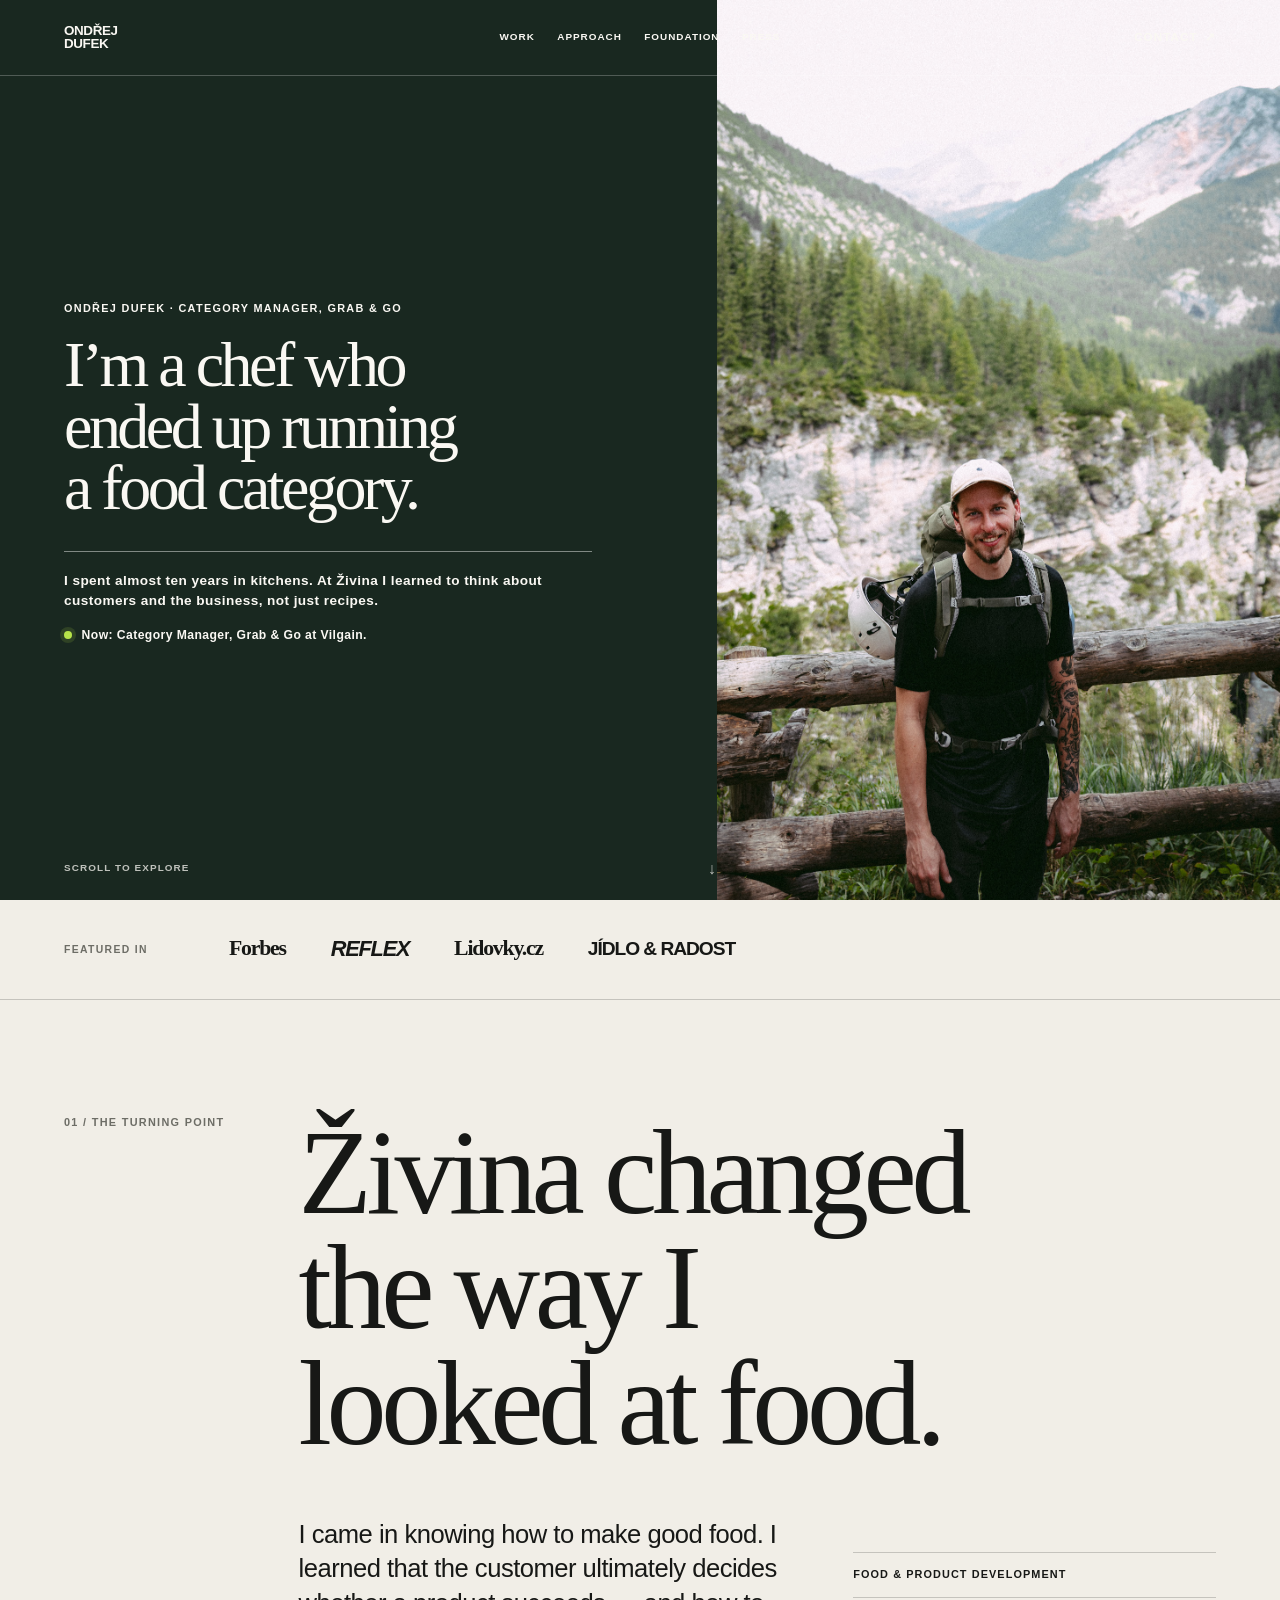
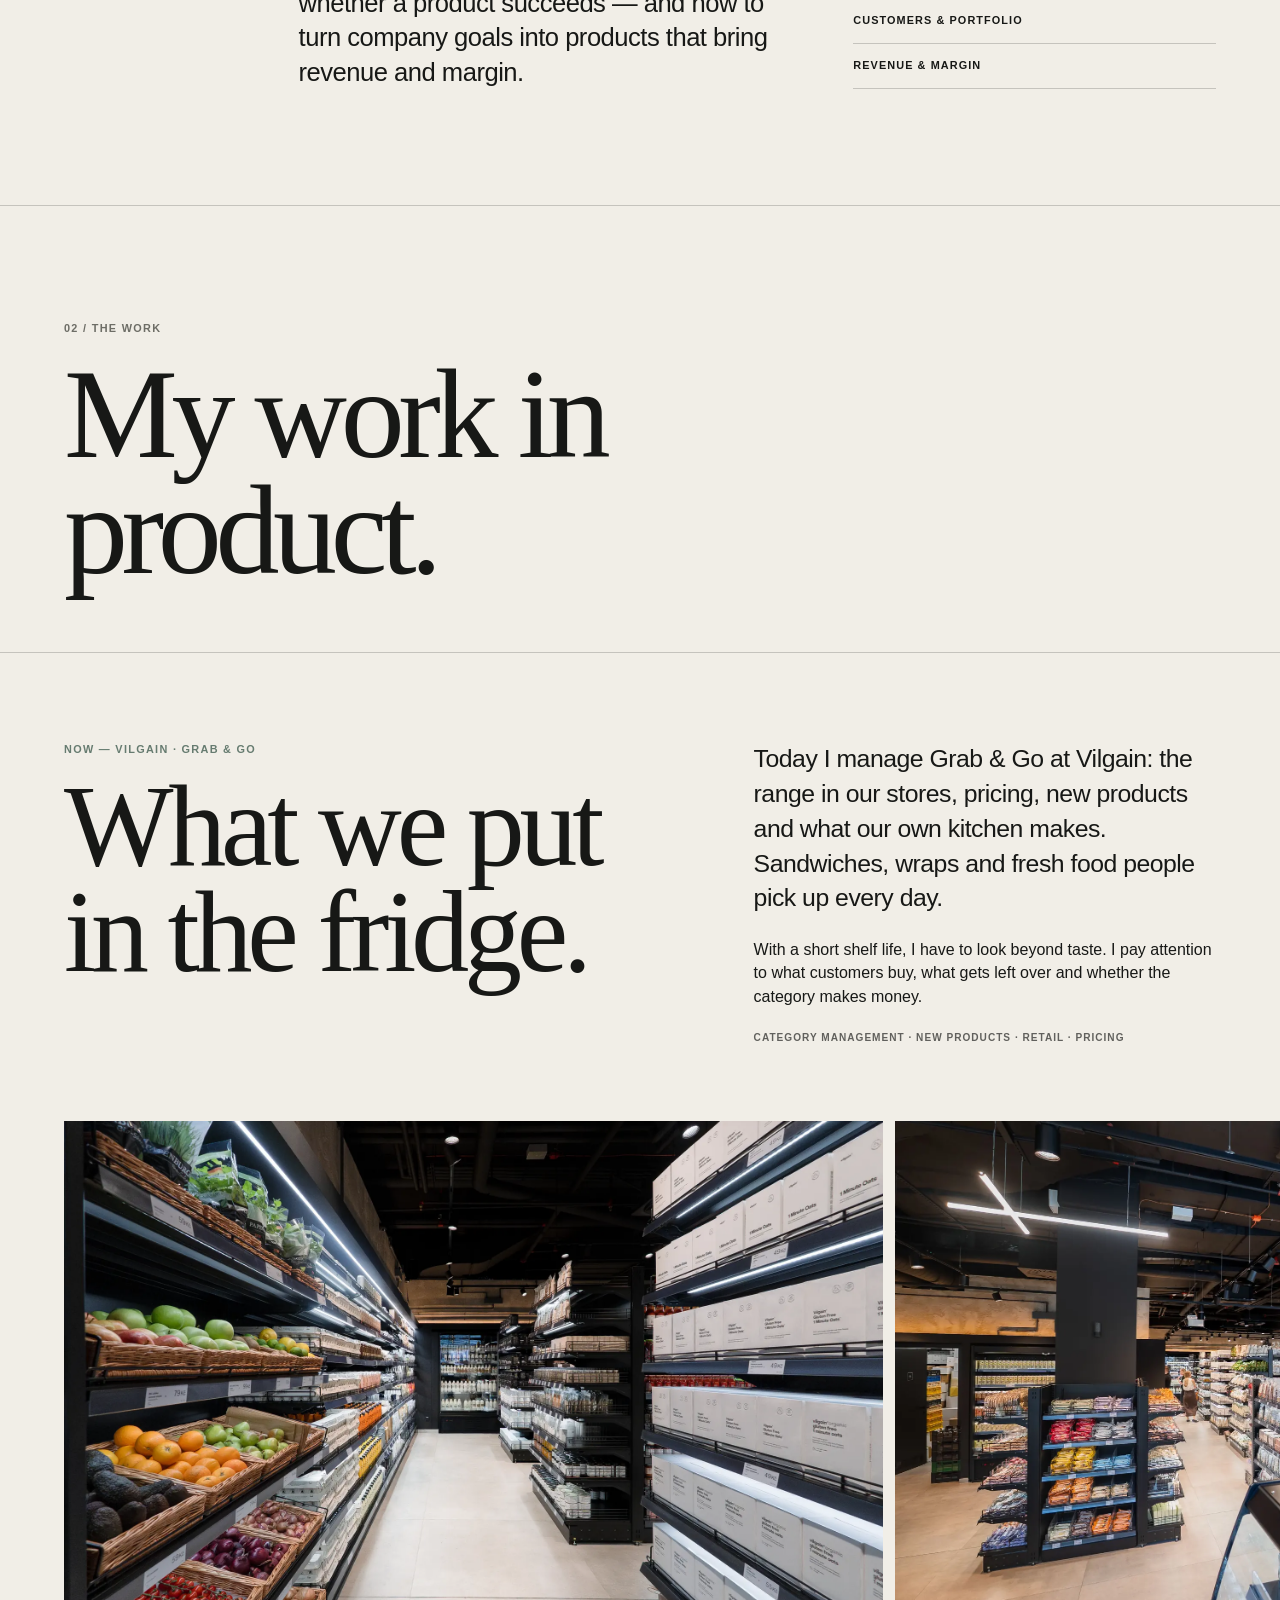
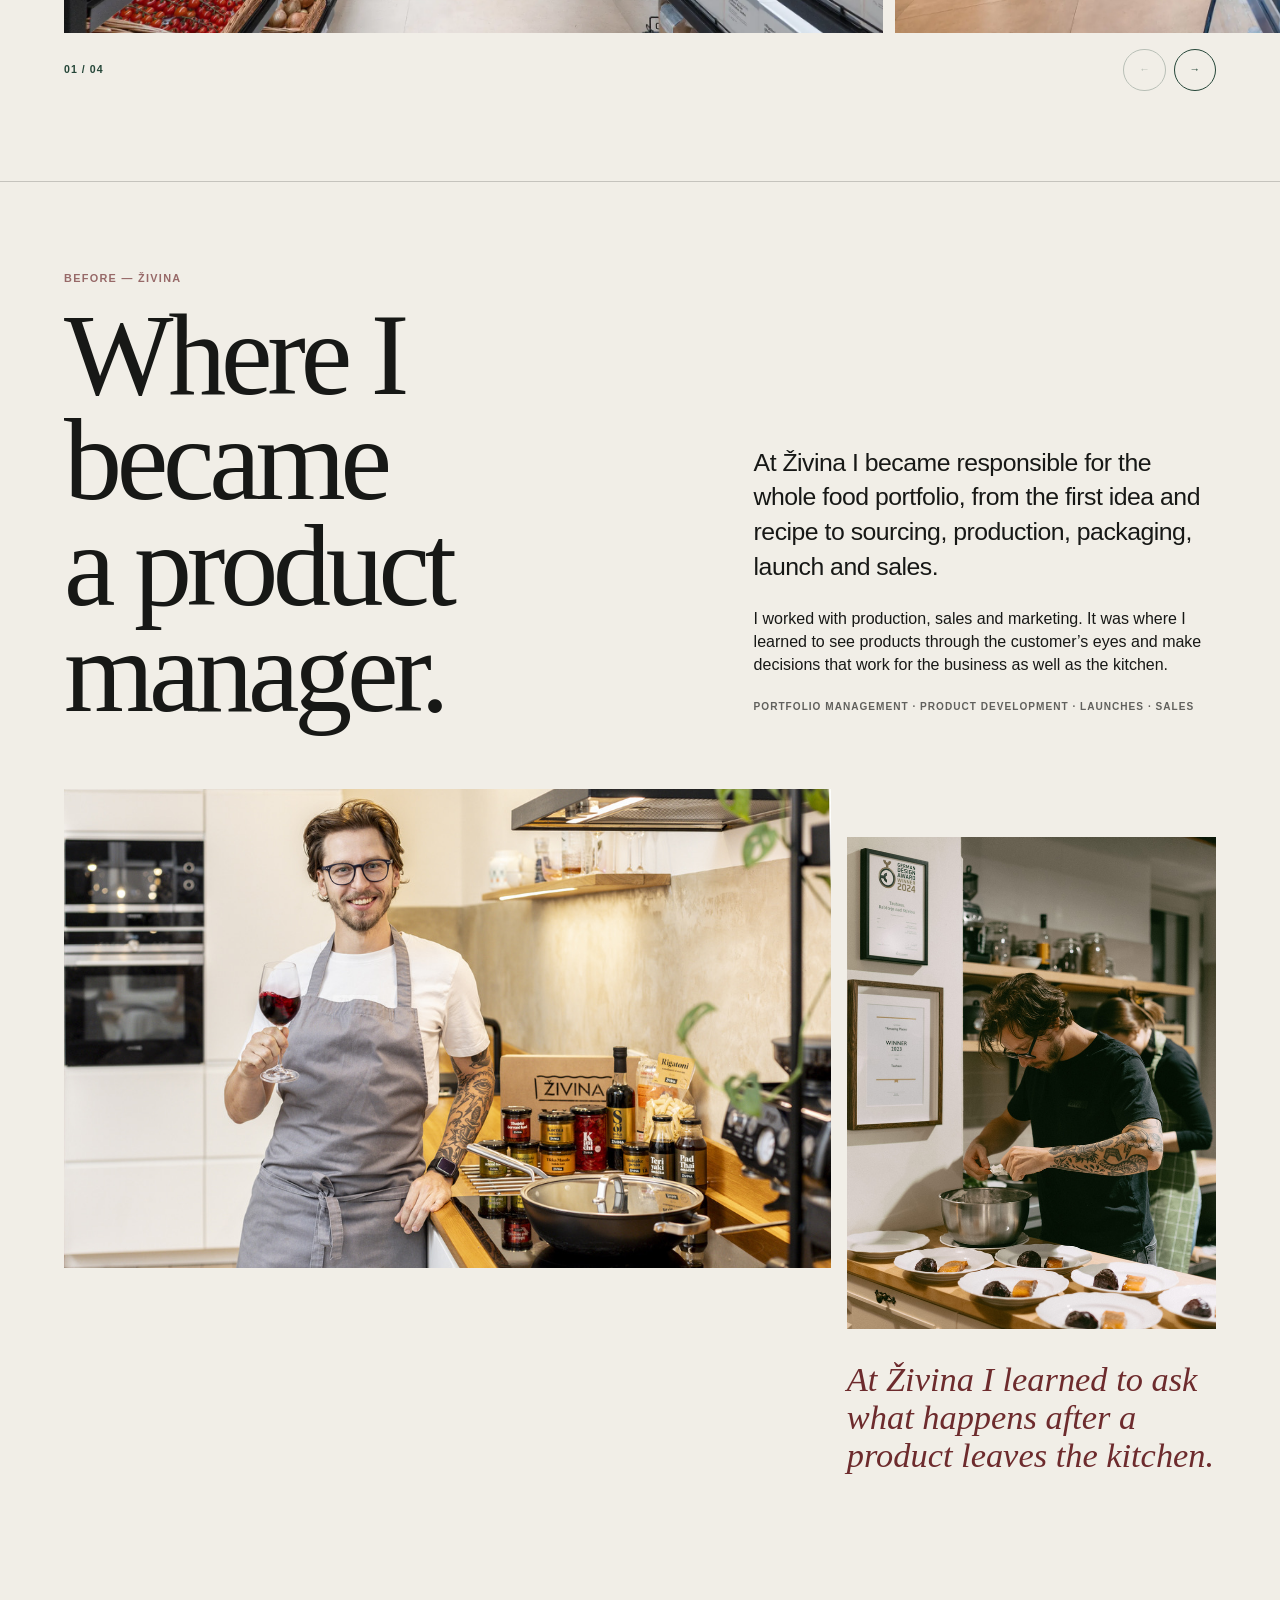
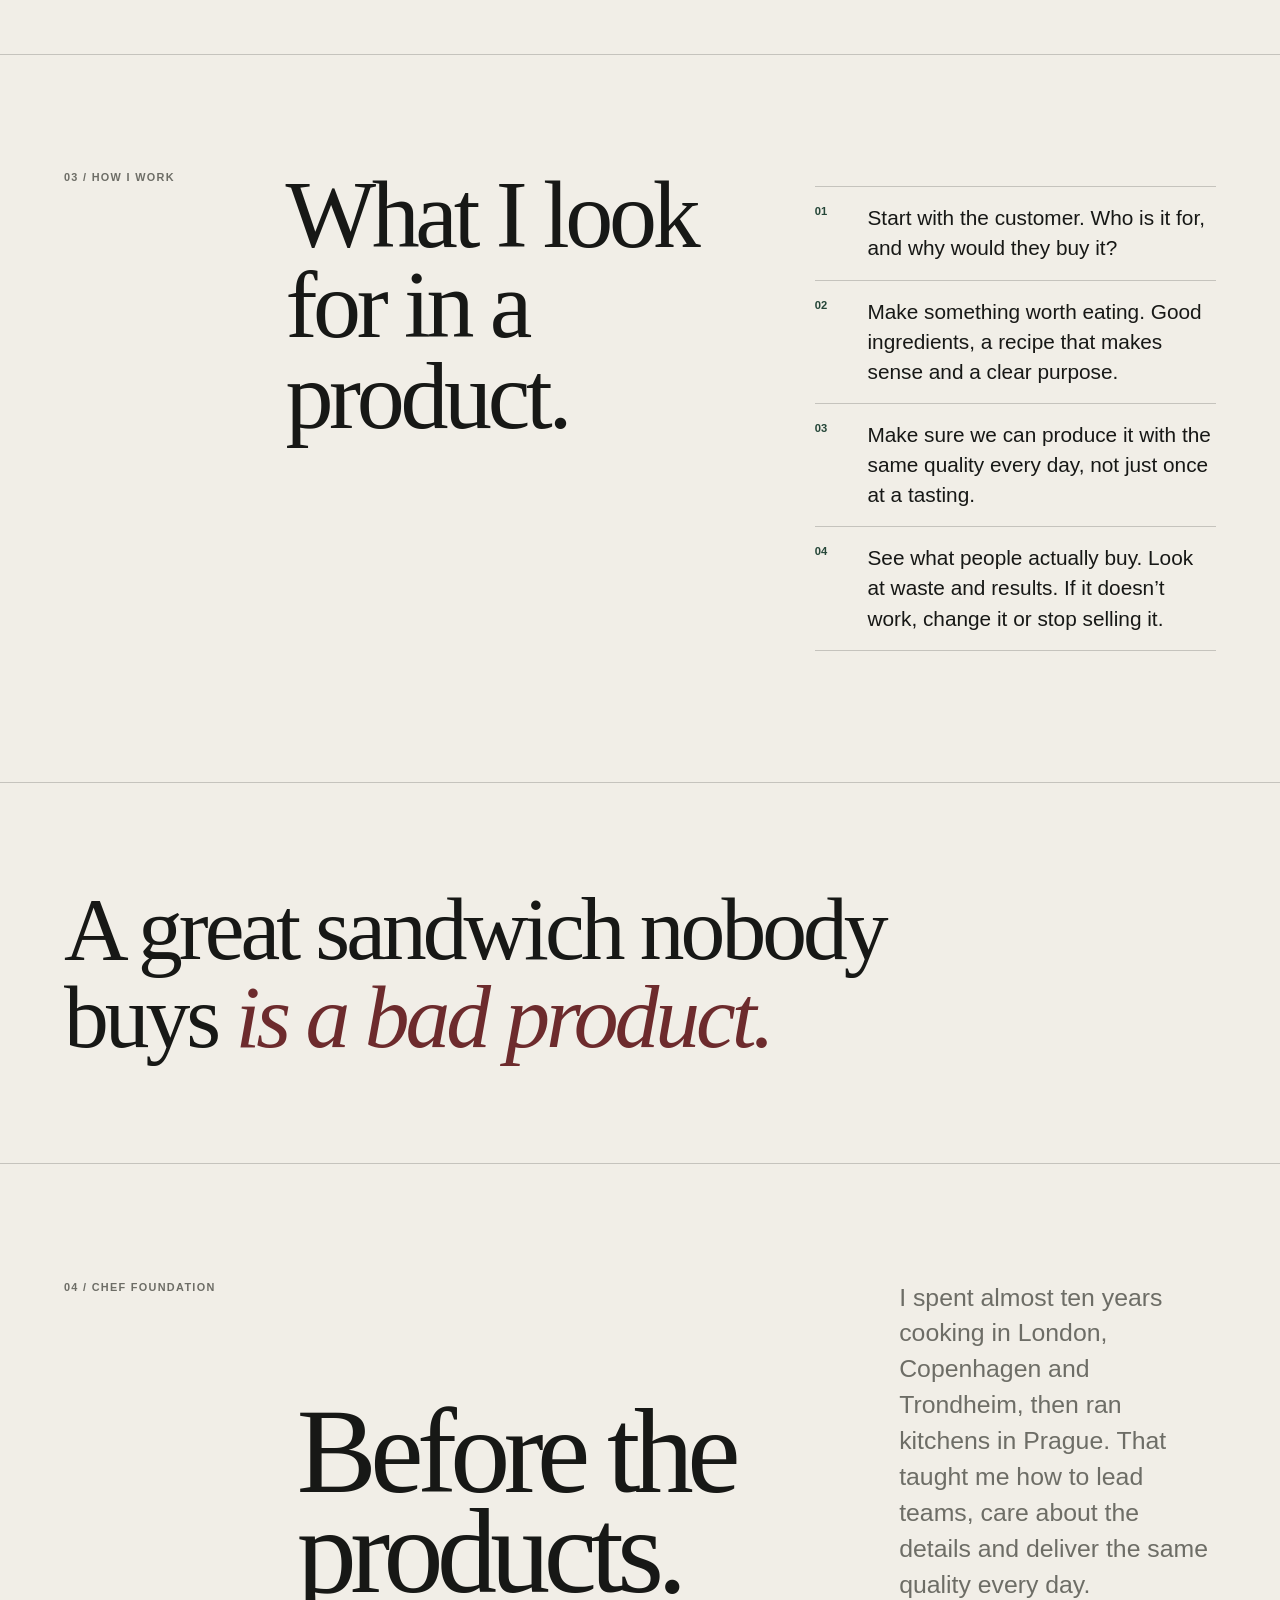
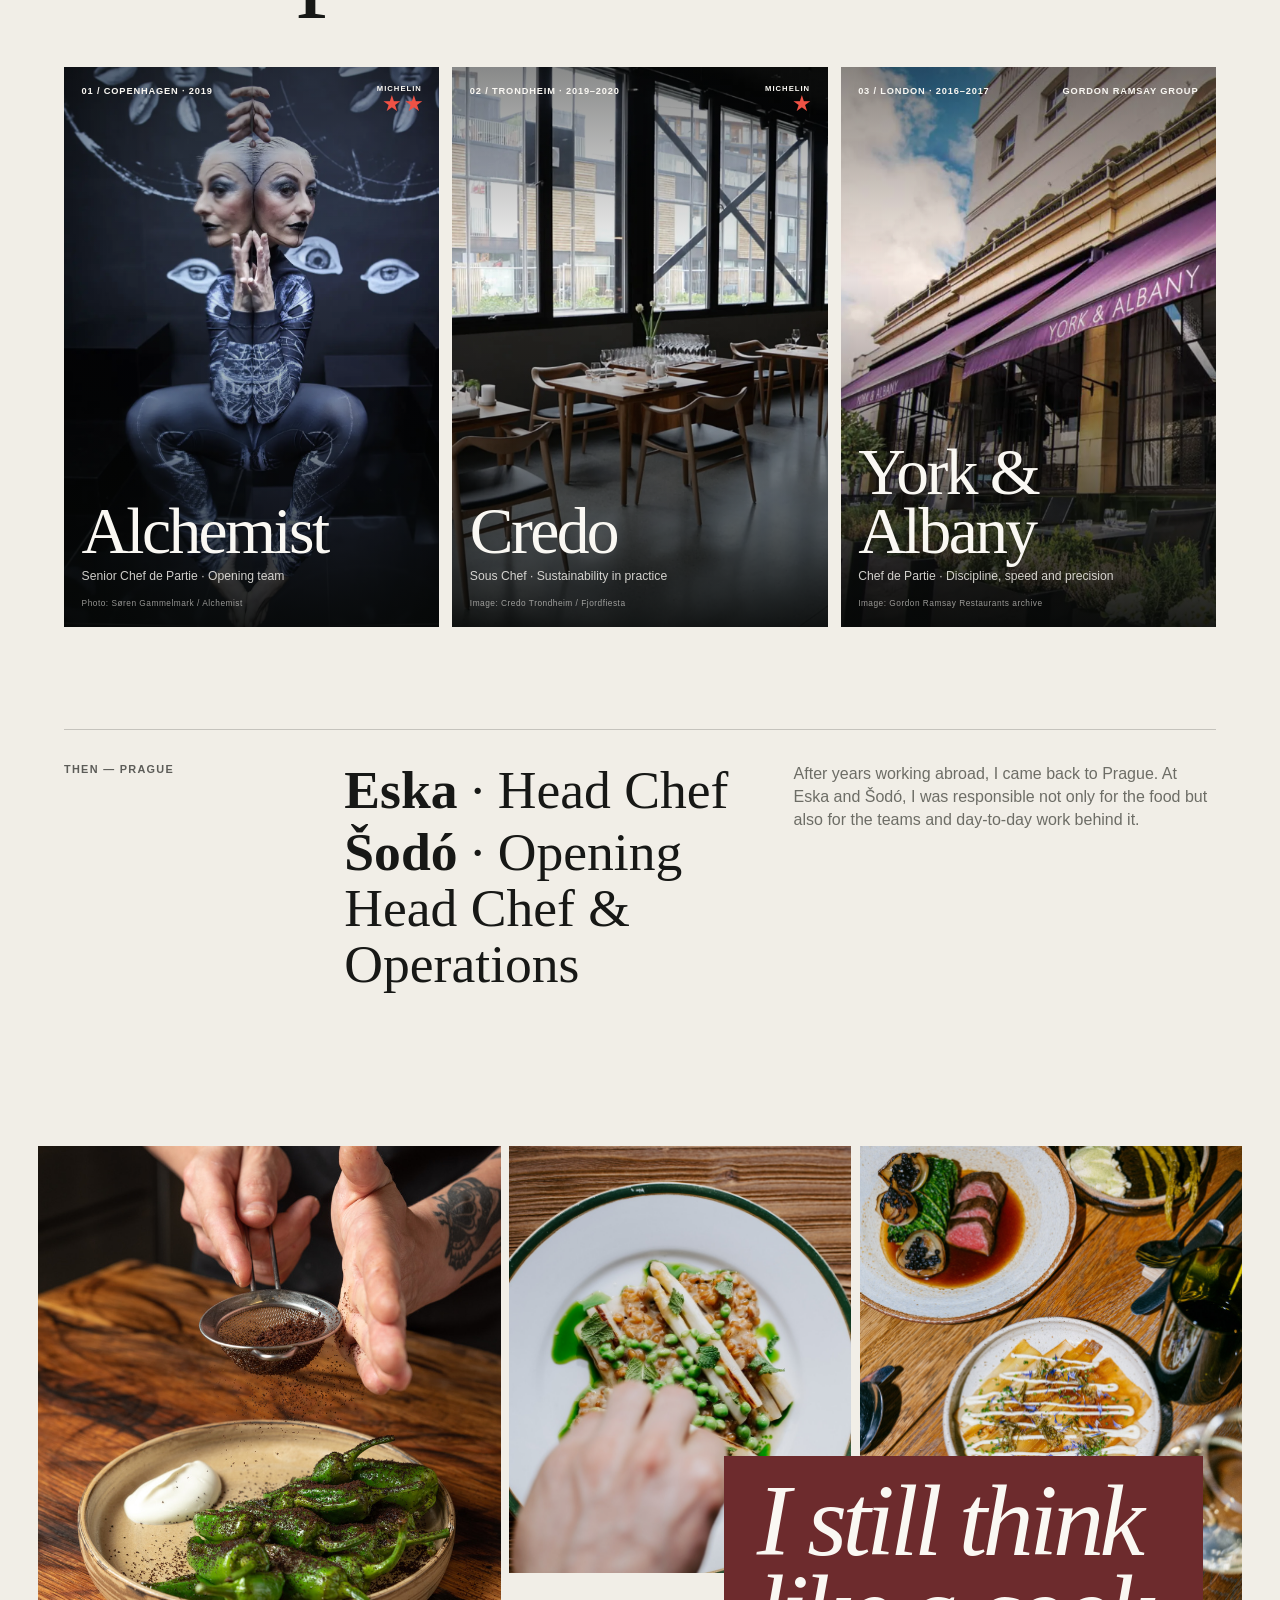
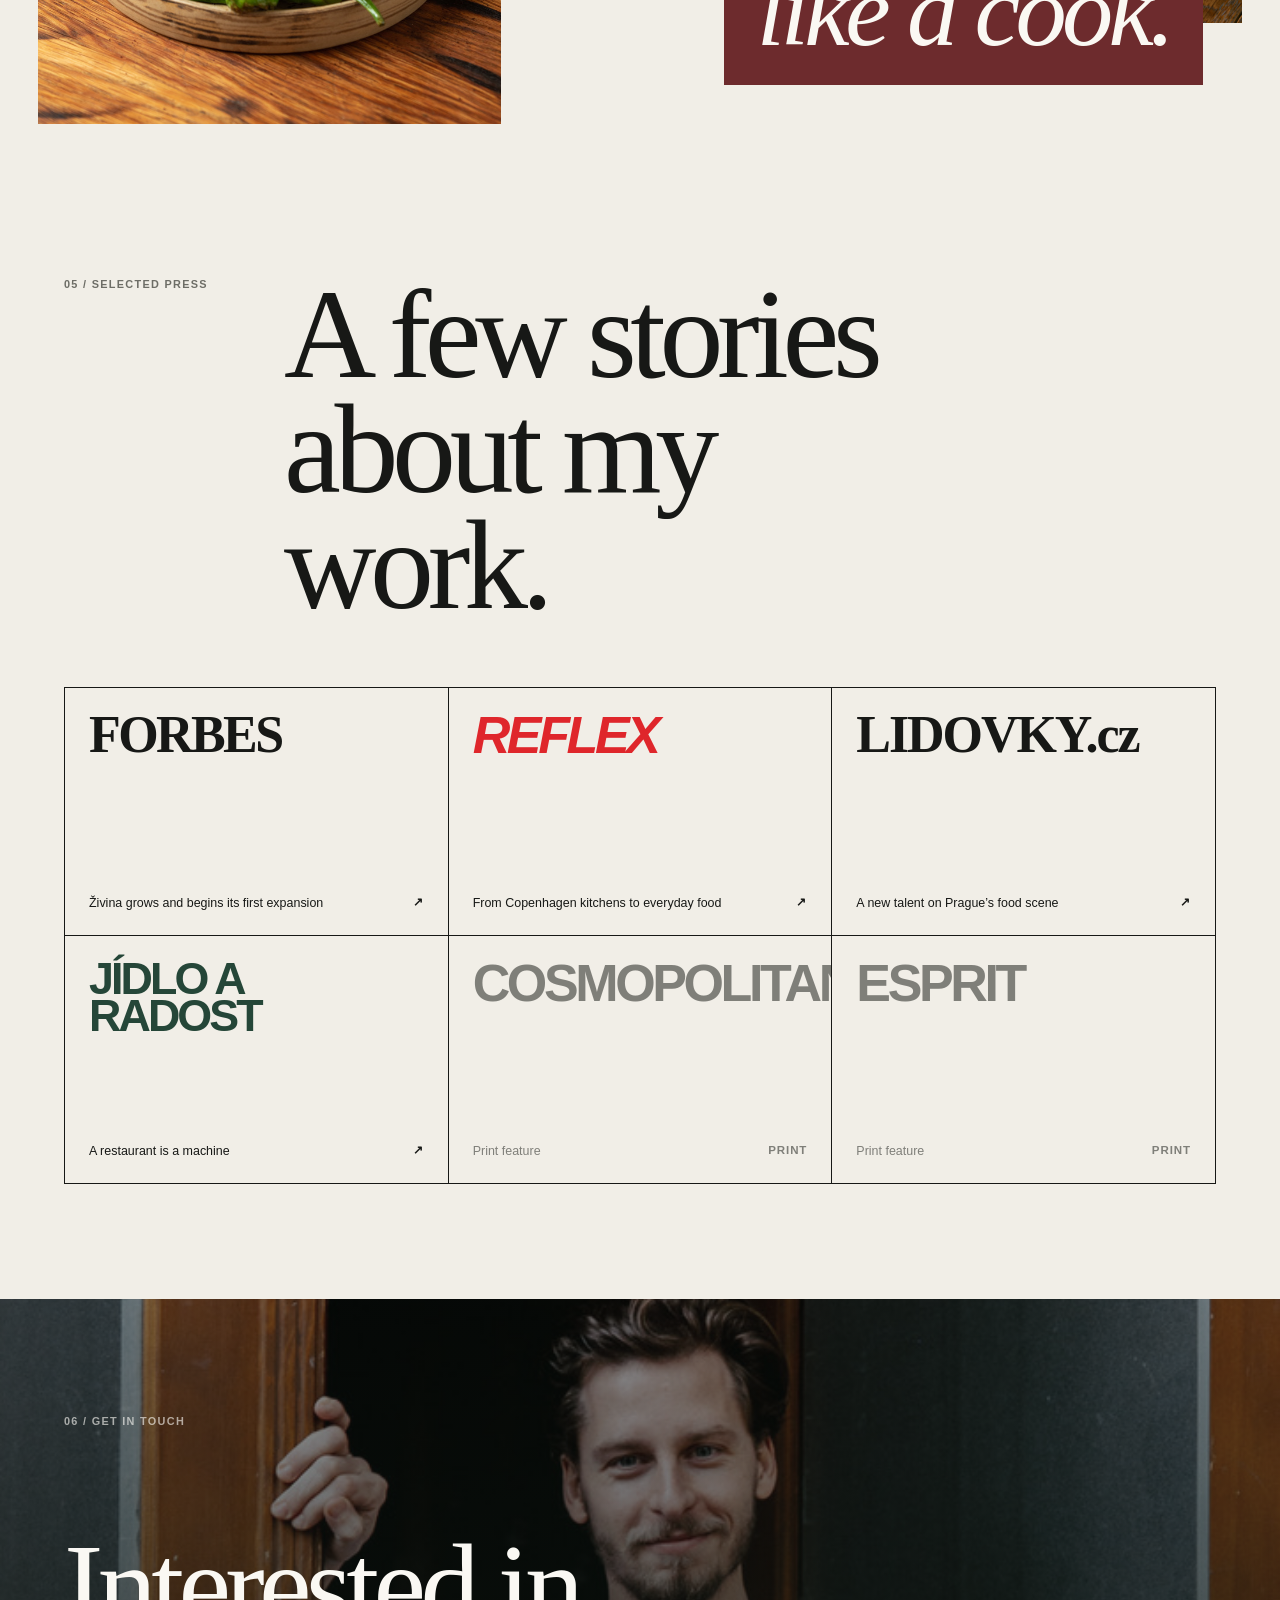
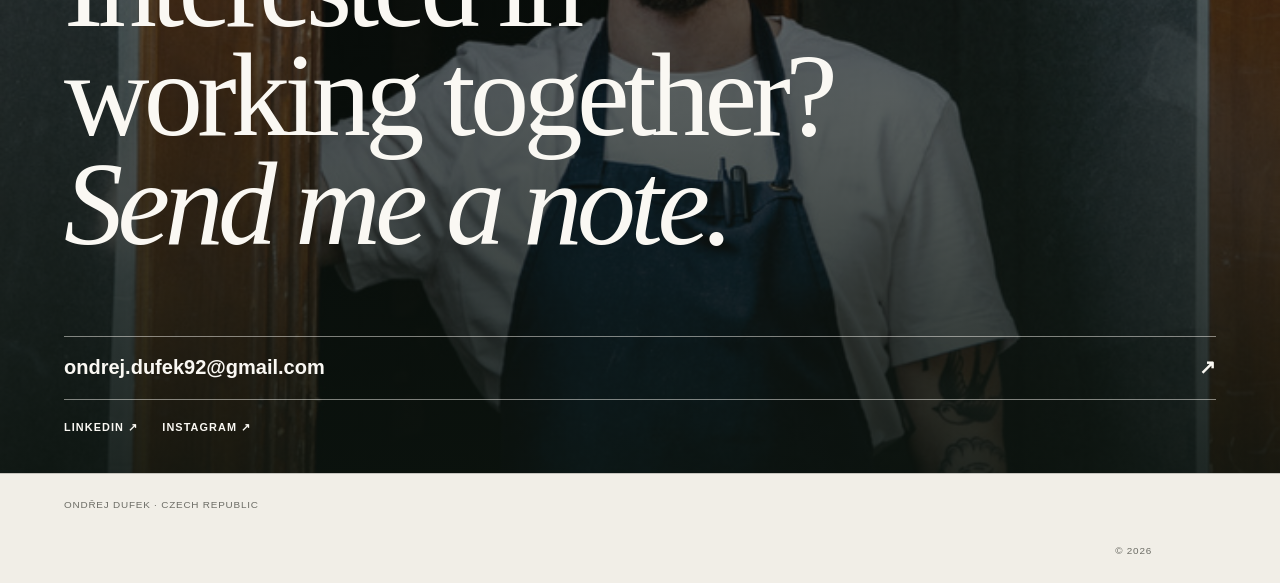
==== commit 5f04dd17: "Use uploaded original mountain photo for site hero" ====
--- a/index.html
+++ b/index.html
@@ -13,8 +13,8 @@
   <meta property="og:title" content="Ondřej Dufek — Category Manager, Grab & Go">
   <meta property="og:description" content="I’m a chef who ended up running a food category. The story goes from restaurant kitchens through Živina to Vilgain.">
   <meta property="og:url" content="https://ondrejdufek.com/">
-  <meta property="og:image" content="https://ondrejdufek.com/assets/images/16.jpg">
-  <meta property="og:image:alt" content="Ondřej Dufek">
+  <meta property="og:image" content="https://ondrejdufek.com/assets/images/hero-mountains-2026.jpg">
+  <meta property="og:image:alt" content="Ondřej Dufek hiking in the mountains">
   <meta name="twitter:card" content="summary_large_image">
 
   <link rel="icon" href="assets/favicon.svg" type="image/svg+xml">
@@ -67,7 +67,7 @@
   <main id="main">
     <section class="hero" id="top" aria-labelledby="hero-title">
       <div class="hero-media" aria-hidden="true">
-        <img src="assets/images/16.jpg" alt="" width="768" height="1024" fetchpriority="high">
+        <img src="assets/images/hero-mountains-2026.jpg" alt="" width="1367" height="2048" fetchpriority="high">
       </div>
       <div class="hero-wash" aria-hidden="true"></div>
       <div class="hero-content">
--- a/assets/styles.css
+++ b/assets/styles.css
@@ -1222,10 +1222,6 @@
     gap: 2rem;
   }
 
-  .site-footer .ai-credit {
-    grid-column: 1;
-  }
-
   .site-footer p:last-child {
     grid-column: 2;
     grid-row: 2;
@@ -1269,11 +1265,7 @@
     grid-template-columns: 1fr auto auto auto;
   }
 
-  .site-footer .ai-credit,
-  .site-footer p:last-child {
-    grid-column: auto;
-    grid-row: auto;
-  }
+
 }
 
 @media (hover: none) {
@@ -1296,7 +1288,8 @@
     transition-duration: .01ms !important;
   }
 
-  .reveal {
+  .reveal,
+  html.js .reveal {
     opacity: 1;
     transform: none;
   }
@@ -1370,70 +1363,81 @@
   letter-spacing: -.055em;
 }
 
+
+/* Dedicated portrait panel on desktop, never stretched behind the text. */
 @media (min-width: 56rem) {
-  /* Portrait image is 3:4: give it a dedicated right-side panel on desktop. */
   .hero {
-    min-height: clamp(40rem, calc(100svh - 6.25rem), 62rem);
-    align-items: center;
+    display: grid;
+    grid-template-columns: minmax(0, 56%) minmax(0, 44%);
+    align-items: stretch;
+    min-height: clamp(42rem, 100svh, 61rem);
     background: #192820;
   }
 
   .hero-media {
-    inset: 0 0 0 auto;
-    width: 46%;
+    position: relative;
+    grid-column: 2;
+    grid-row: 1;
+    inset: auto;
+    z-index: 0;
+    width: 100%;
+    min-width: 0;
+    height: 100%;
+    min-height: 100%;
     overflow: hidden;
   }
 
   .hero-media img {
-    object-position: center 38%;
+    position: absolute;
+    inset: 0;
+    width: 100%;
+    height: 100%;
     object-fit: cover;
-  }
-
-  .hero-wash {
-    background:
-      linear-gradient(90deg, #192820 0%, #192820 43%, rgba(25, 40, 32, .95) 50%, rgba(25, 40, 32, .48) 57%, transparent 68%),
-      linear-gradient(180deg, rgba(12, 22, 16, .24), transparent 45%, rgba(12, 22, 16, .15));
-  }
-
-  .site-header:not(.is-scrolled) {
-    background: rgba(15, 29, 22, .34);
-  }
+    object-position: center 36%;
+  }
+
+  .hero-wash { display: none; }
 
   .hero-content {
-    width: 60%;
-    padding-top: calc(var(--header-h) + 2.5rem);
-    padding-right: clamp(1.5rem, 5vw, 6rem);
-    padding-bottom: 3.4rem;
+    position: relative;
+    z-index: 1;
+    grid-column: 1;
+    grid-row: 1;
+    align-self: center;
+    width: 100%;
+    min-width: 0;
+    padding: calc(var(--header-h) + 3rem) clamp(1.75rem, 4.25vw, 5rem) 5rem var(--gutter);
   }
 
   .hero h1 {
     max-width: 15ch;
-    font-size: clamp(3.2rem, 5.2vw, 6rem);
-    line-height: .93;
+    font-size: clamp(3.2rem, 5vw, 5.8rem);
+    line-height: .96;
   }
 
   .hero-meta {
     grid-template-columns: 1fr;
-    gap: .9rem;
-    max-width: 35rem;
+    gap: .95rem;
+    max-width: 33rem;
     margin-top: 2rem;
   }
 
   .hero-meta > p:first-child {
     max-width: 33rem;
-    font-size: .88rem;
+    font-size: .85rem;
     line-height: 1.5;
   }
 
   .hero-now {
     justify-self: start;
+    max-width: 33rem;
     text-align: left;
-    max-width: 34rem;
   }
 
   .scroll-cue {
-    right: 50%;
-    bottom: 1.4rem;
+    right: 44%;
+    bottom: 1.25rem;
+    left: var(--gutter);
   }
 
   .featured-strip {
@@ -1445,12 +1449,38 @@
   }
 }
 
-@media (min-width: 56rem) and (max-height: 720px) {
+@media (min-width: 42rem) and (max-width: 55.999rem) {
   .hero h1 {
-    font-size: clamp(2.85rem, 4.7vw, 4.7rem);
-  }
+    max-width: 15ch;
+    font-size: clamp(3.2rem, 7.4vw, 4.8rem);
+    line-height: .96;
+  }
+
+  .hero-meta {
+    grid-template-columns: 1fr;
+    gap: .8rem;
+  }
+
+  .hero-now {
+    justify-self: start;
+    text-align: left;
+  }
+}
+
+@media (max-width: 41.999rem) {
+  .hero h1 {
+    max-width: 15ch;
+    font-size: clamp(2.4rem, 10.5vw, 4.6rem);
+    line-height: .96;
+  }
+
   .hero-content {
-    padding-bottom: 3rem;
+    padding-bottom: 4.75rem;
+  }
+
+  .hero-meta {
+    gap: .9rem;
+    margin-top: 1.5rem;
   }
 }
 
@@ -1466,121 +1496,87 @@
 }
 
 
-
-/* A little colour, a very personal line, and a quick path through the chapters. */
-:root {
-  --change-lime: #dbed95;
-}
-
-.change-band {
-  display: grid;
-  grid-template-columns: minmax(0, 1fr);
-  gap: 1.65rem;
-  padding: clamp(1.8rem, 3vw, 3rem) var(--gutter);
-  color: var(--ink);
-  background: var(--change-lime);
-  border-bottom: 1px solid rgba(23, 24, 22, .22);
-}
-
-.change-band-copy {
-  display: grid;
-  gap: .5rem;
-}
-
-.change-kicker {
-  font-size: .64rem;
-  font-weight: 700;
-  letter-spacing: .12em;
-  text-transform: uppercase;
-}
-
-.change-band h2 {
-  max-width: 19ch;
-  font-family: var(--serif);
-  font-size: clamp(2.2rem, 5vw, 4.9rem);
-  font-weight: 400;
-  line-height: .98;
-  letter-spacing: -.052em;
-  text-wrap: balance;
-}
-
-.change-band h2 em {
-  font-weight: 400;
-  font-style: italic;
-  white-space: nowrap;
-}
-
-.change-links {
-  display: flex;
-  align-items: flex-end;
-  flex-wrap: wrap;
-  gap: .45rem 1.4rem;
-}
-
-.change-links a {
-  display: inline-flex;
-  align-items: center;
-  gap: .5rem;
-  padding: .55rem 0 .35rem;
-  font-size: .72rem;
-  font-weight: 700;
-  letter-spacing: .08em;
-  text-transform: uppercase;
-  border-bottom: 1px solid currentColor;
-  transition: border-color .2s ease, transform .3s var(--ease);
-}
-
-.change-links a span {
-  display: inline-block;
-  font-size: .85rem;
-  transition: transform .3s var(--ease);
-}
-
-.change-links a:hover,
-.change-links a:focus-visible {
-  transform: translateY(-2px);
-  border-bottom-color: transparent;
-}
-
-.change-links a:hover span,
-.change-links a:focus-visible span {
-  transform: translate(3px, -3px);
-}
-
-#intro, #work, #approach, #vilgain, #zivina, #foundation, #press {
-  scroll-margin-top: calc(var(--header-h) + .75rem);
-}
-
-/* Give existing interactive details a little more energy. */
-.featured-links a {
-  transition: transform .25s var(--ease), border-color .2s ease, color .2s ease;
-}
-
-.featured-links a:hover {
-  transform: translateY(-2px);
+/* The uploaded mountain photo is portrait-oriented.
+   Mobile/tablet: image first, solid copy beneath it (no text covering the face).
+   Desktop: preserve the existing split-panel hero. */
+@media (max-width: 55.999rem) {
+  .hero {
+    display: flex;
+    flex-direction: column;
+    align-items: stretch;
+    min-height: auto;
+    background: #192820;
+  }
+
+  .hero-media {
+    position: relative;
+    inset: auto;
+    z-index: 0;
+    width: 100%;
+    height: clamp(25rem, 65svh, 39rem);
+    flex: 0 0 auto;
+    overflow: hidden;
+  }
+
+  .hero-media img {
+    width: 100%;
+    height: 100%;
+    object-fit: cover;
+    object-position: center 57%;
+  }
+
+  .hero-wash { display: none; }
+
+  .hero-content {
+    position: relative;
+    z-index: 1;
+    width: 100%;
+    padding: 2.5rem var(--gutter) 3rem;
+    background: #192820;
+  }
+
+  .hero h1 {
+    max-width: 17ch;
+    font-size: clamp(2.7rem, 8.7vw, 5rem);
+    line-height: .98;
+  }
+
+  .hero-meta {
+    grid-template-columns: 1fr;
+    gap: .9rem;
+    margin-top: 1.6rem;
+  }
+
+  .hero-now {
+    justify-self: start;
+    max-width: 34rem;
+    text-align: left;
+  }
+
+  .scroll-cue { display: none; }
+
+  .site-header:not(.is-scrolled) {
+    background: rgba(16, 31, 22, .78);
+  }
 }
 
 @media (min-width: 56rem) {
-  .change-band {
-    grid-template-columns: minmax(0, 1.5fr) minmax(16rem, .75fr);
-    align-items: end;
-    gap: 2.5rem;
-    min-height: 13rem;
-  }
-
-  .change-links {
-    justify-content: flex-end;
-    gap: .6rem 1.15rem;
-    padding-bottom: .25rem;
-  }
-}
-
-@media (prefers-reduced-motion: reduce) {
-  .change-links a:hover,
-  .change-links a:focus-visible,
-  .change-links a:hover span,
-  .change-links a:focus-visible span,
-  .featured-links a:hover {
-    transform: none;
-  }
-}
+  .hero-media img {
+    object-position: center 54%;
+  }
+}
+
+@media (max-width: 35rem) {
+  .hero-media {
+    height: clamp(23rem, 68svh, 34rem);
+  }
+
+  .hero-content {
+    padding-top: 2.2rem;
+    padding-bottom: 3rem;
+  }
+
+  .hero h1 {
+    font-size: clamp(2.6rem, 10vw, 4rem);
+  }
+}
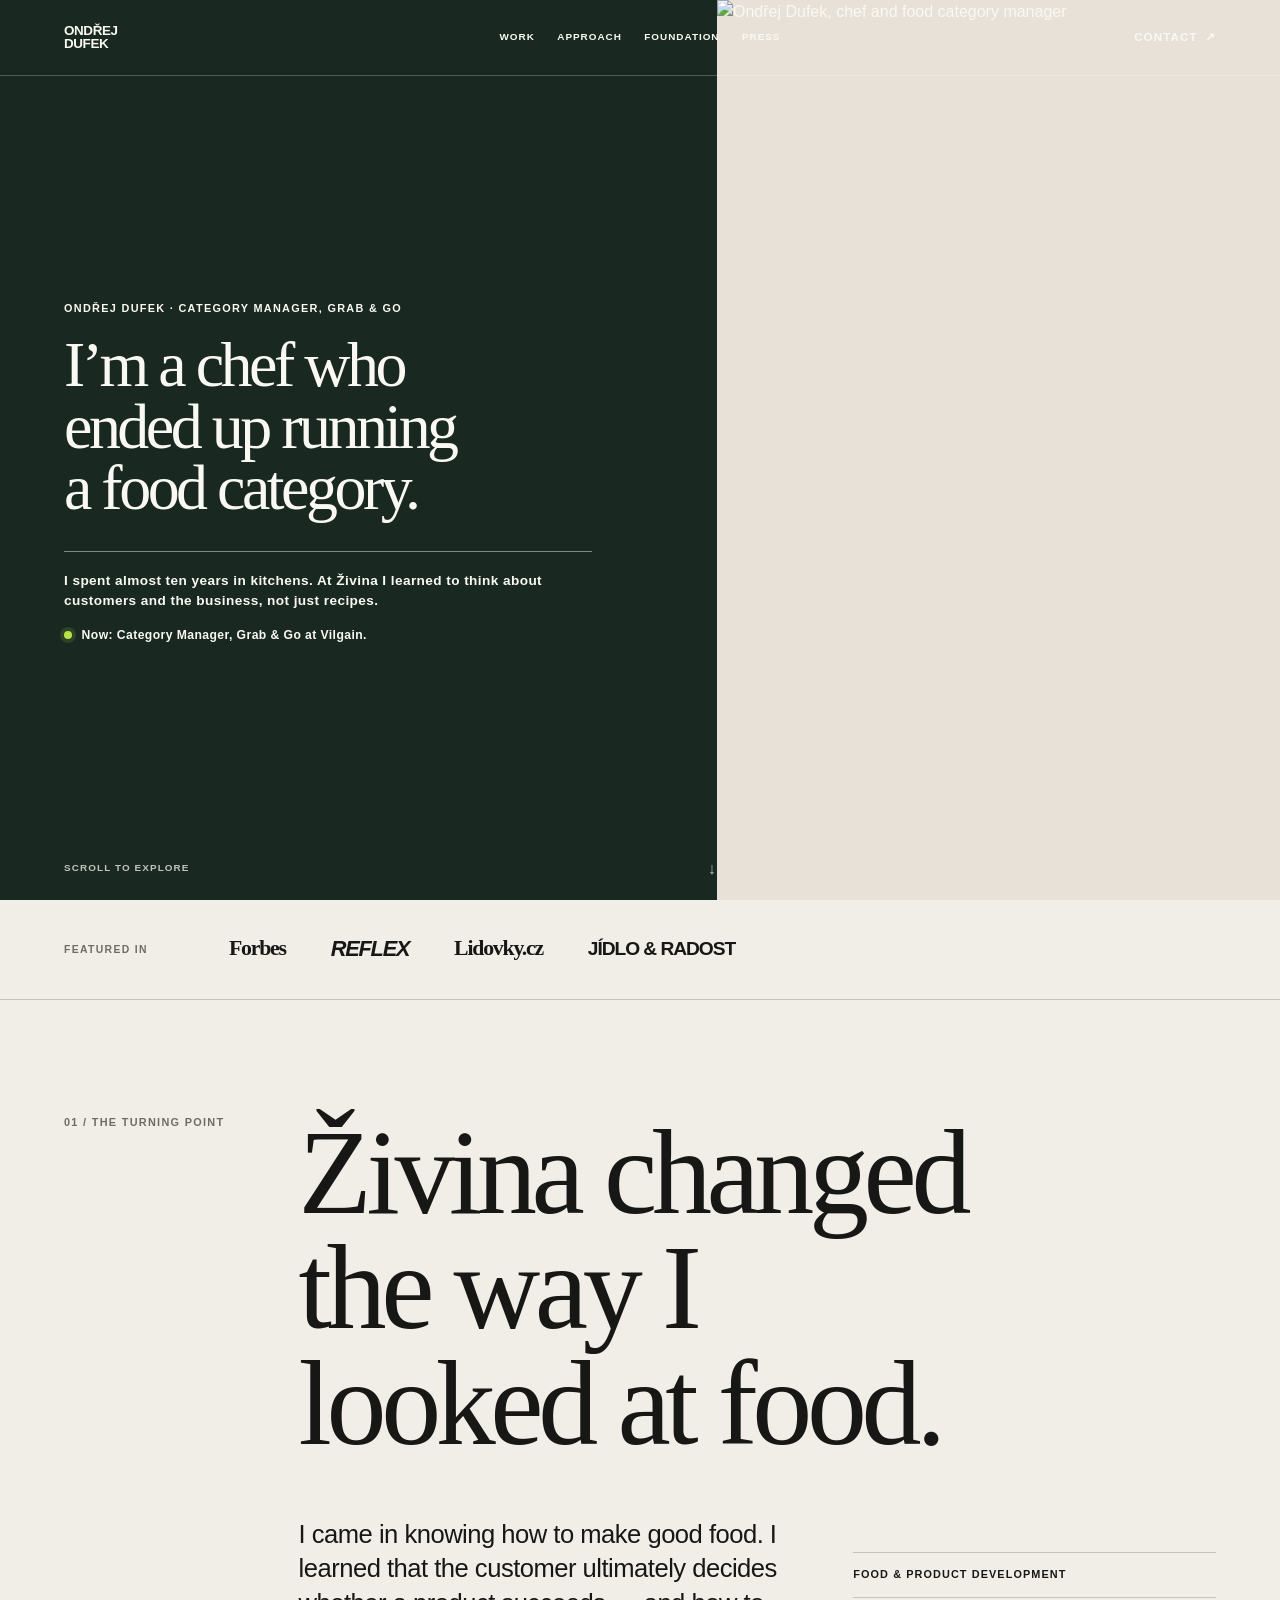
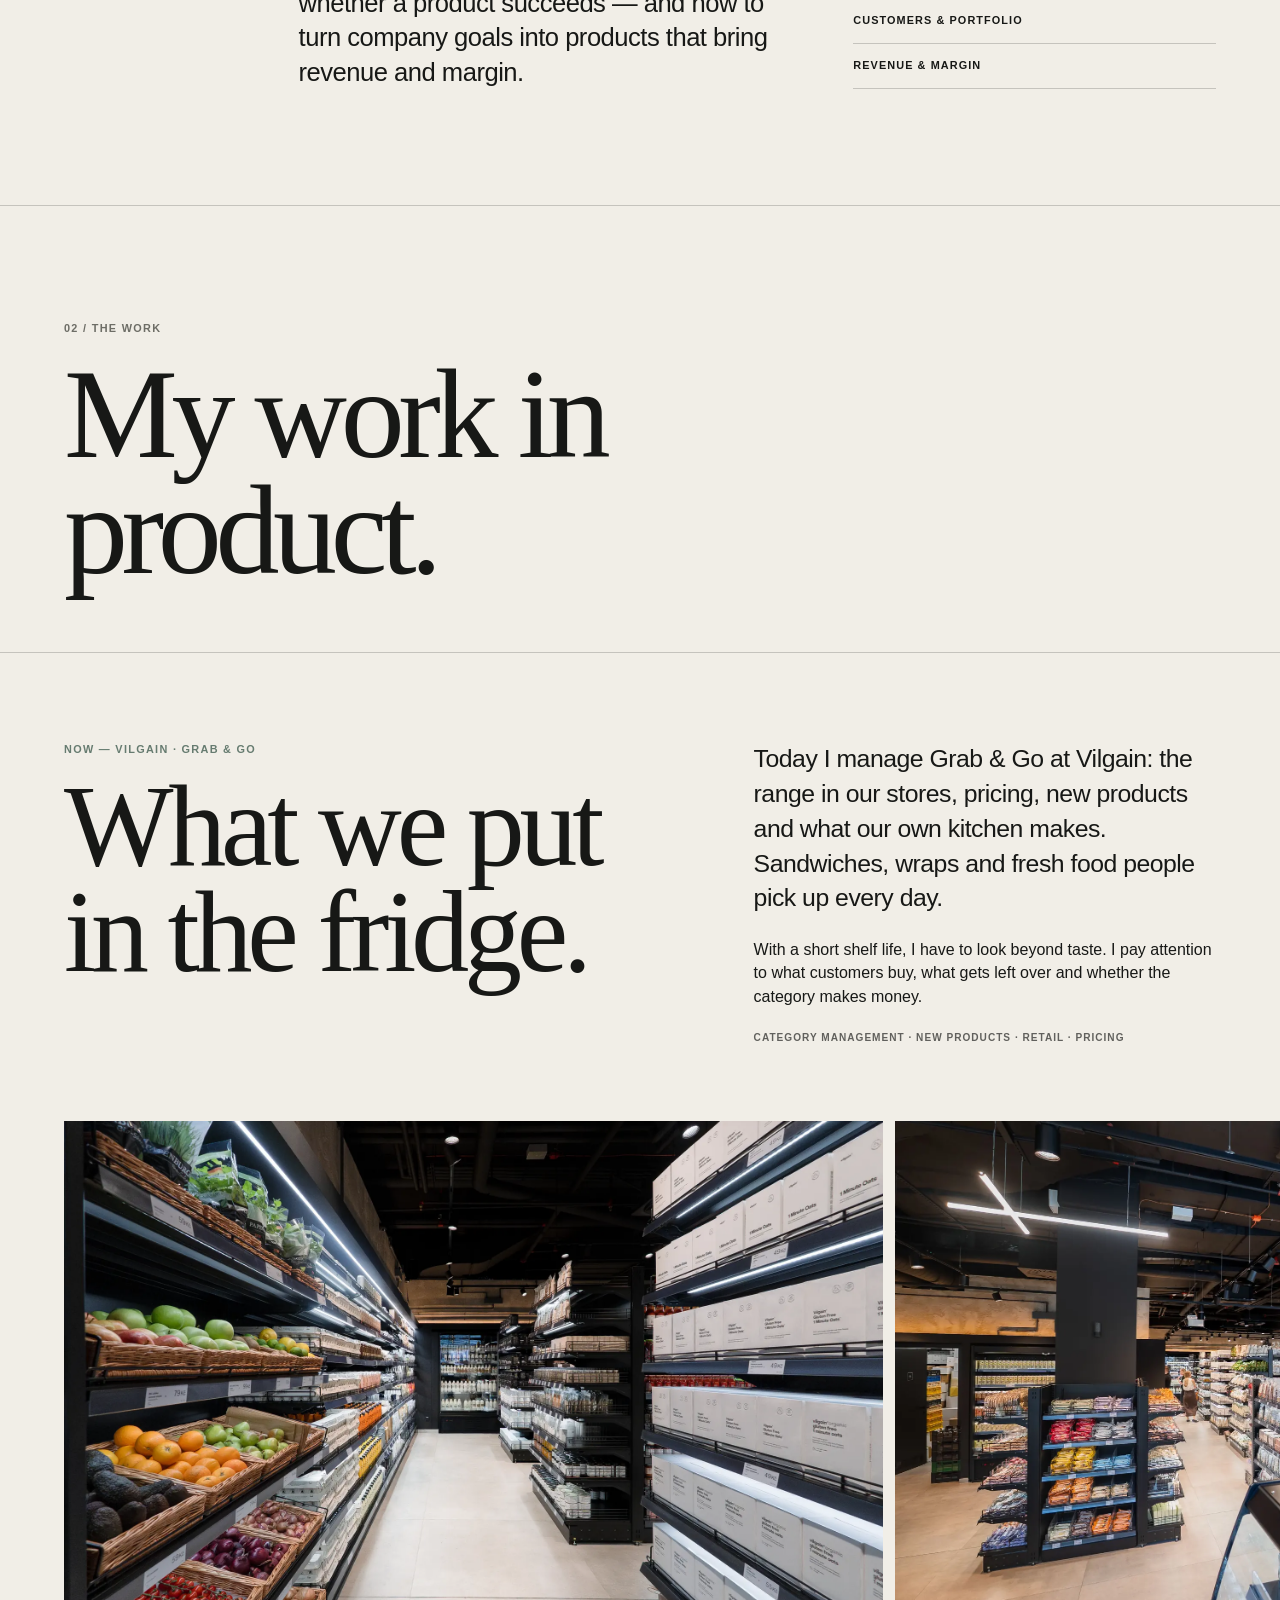
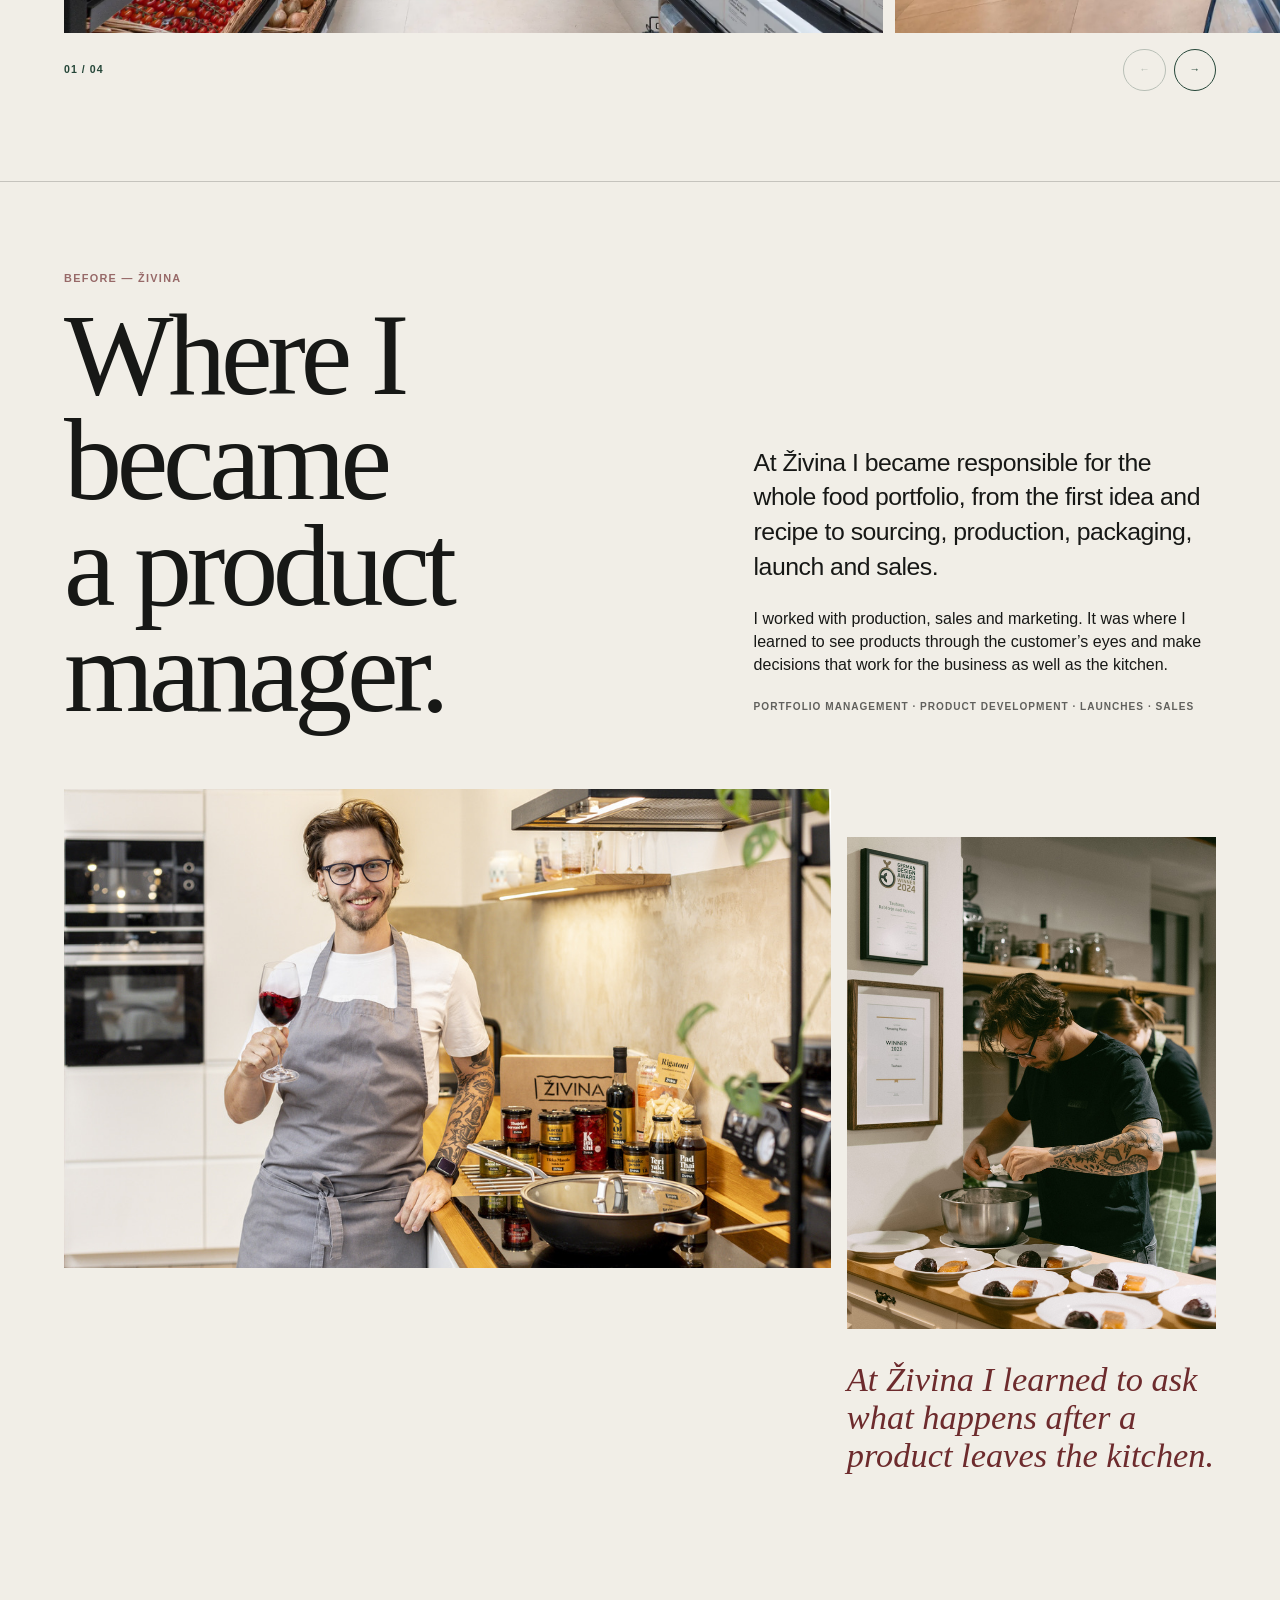
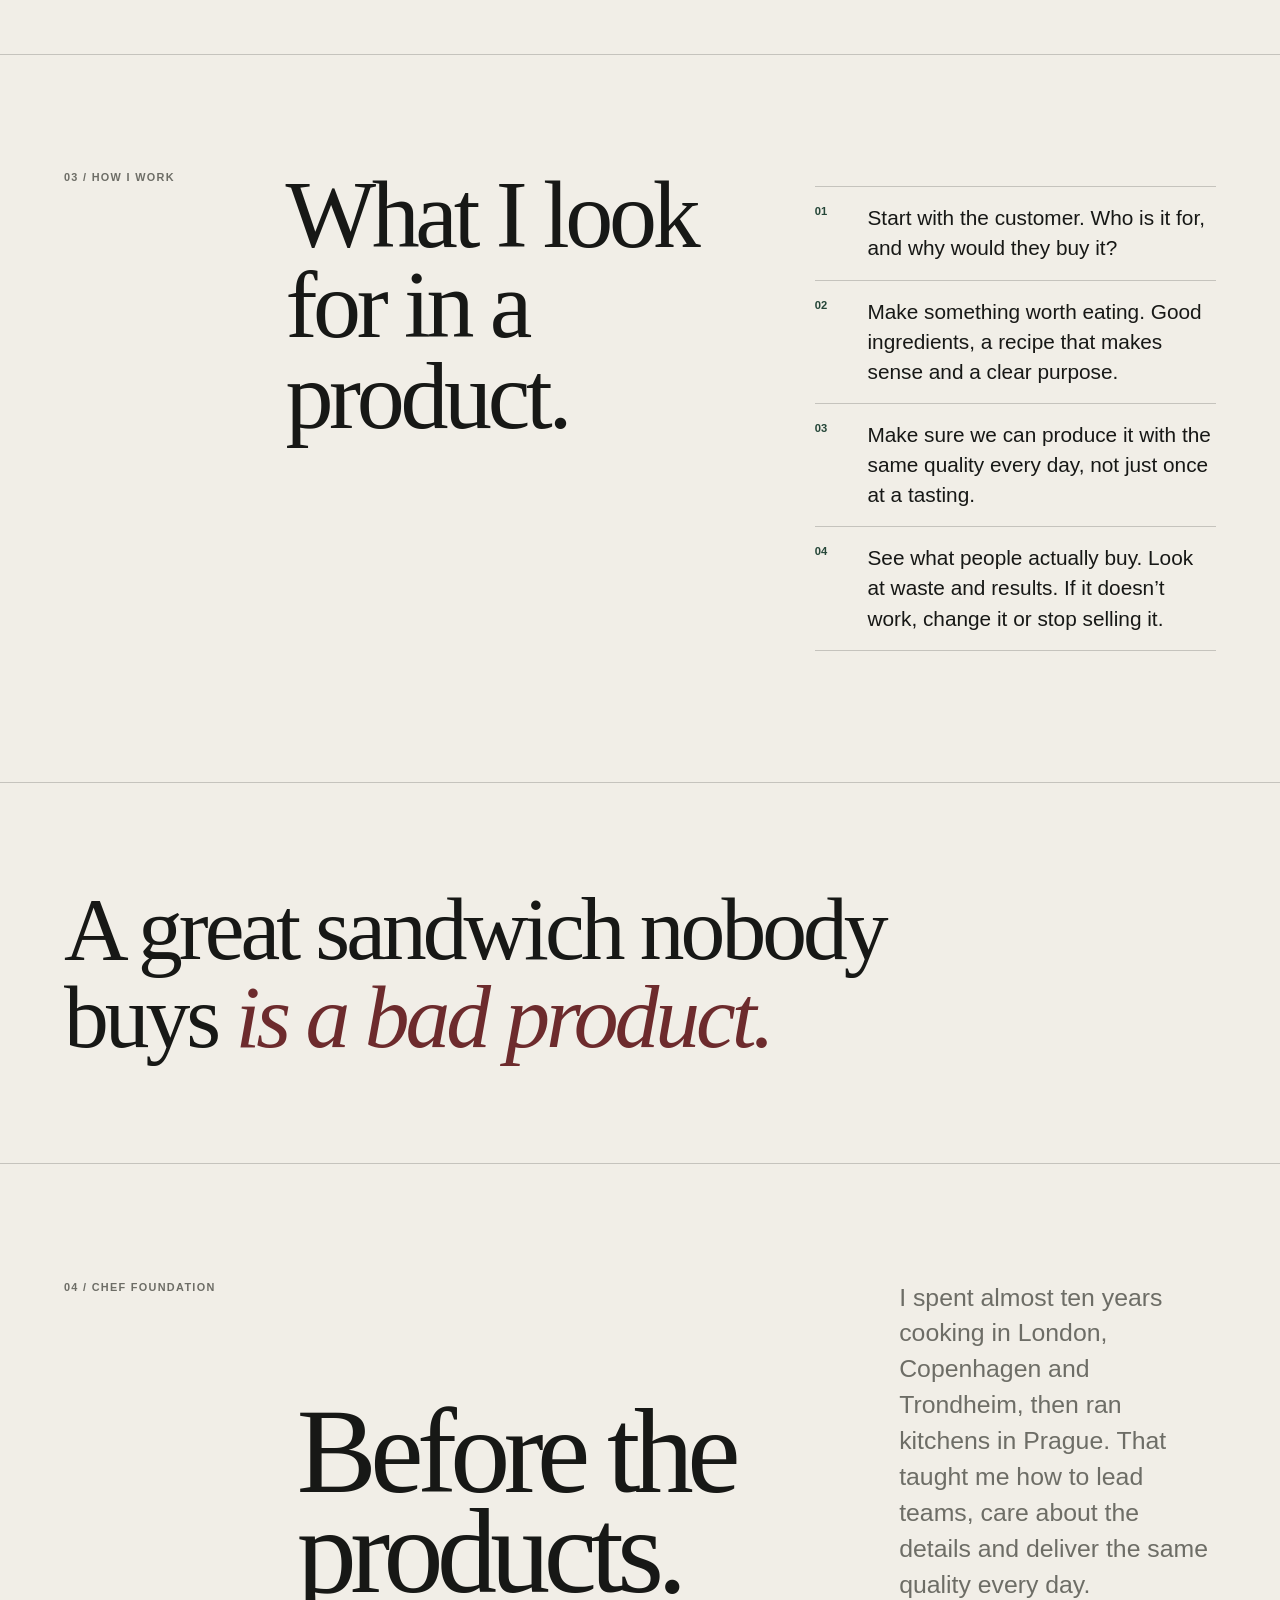
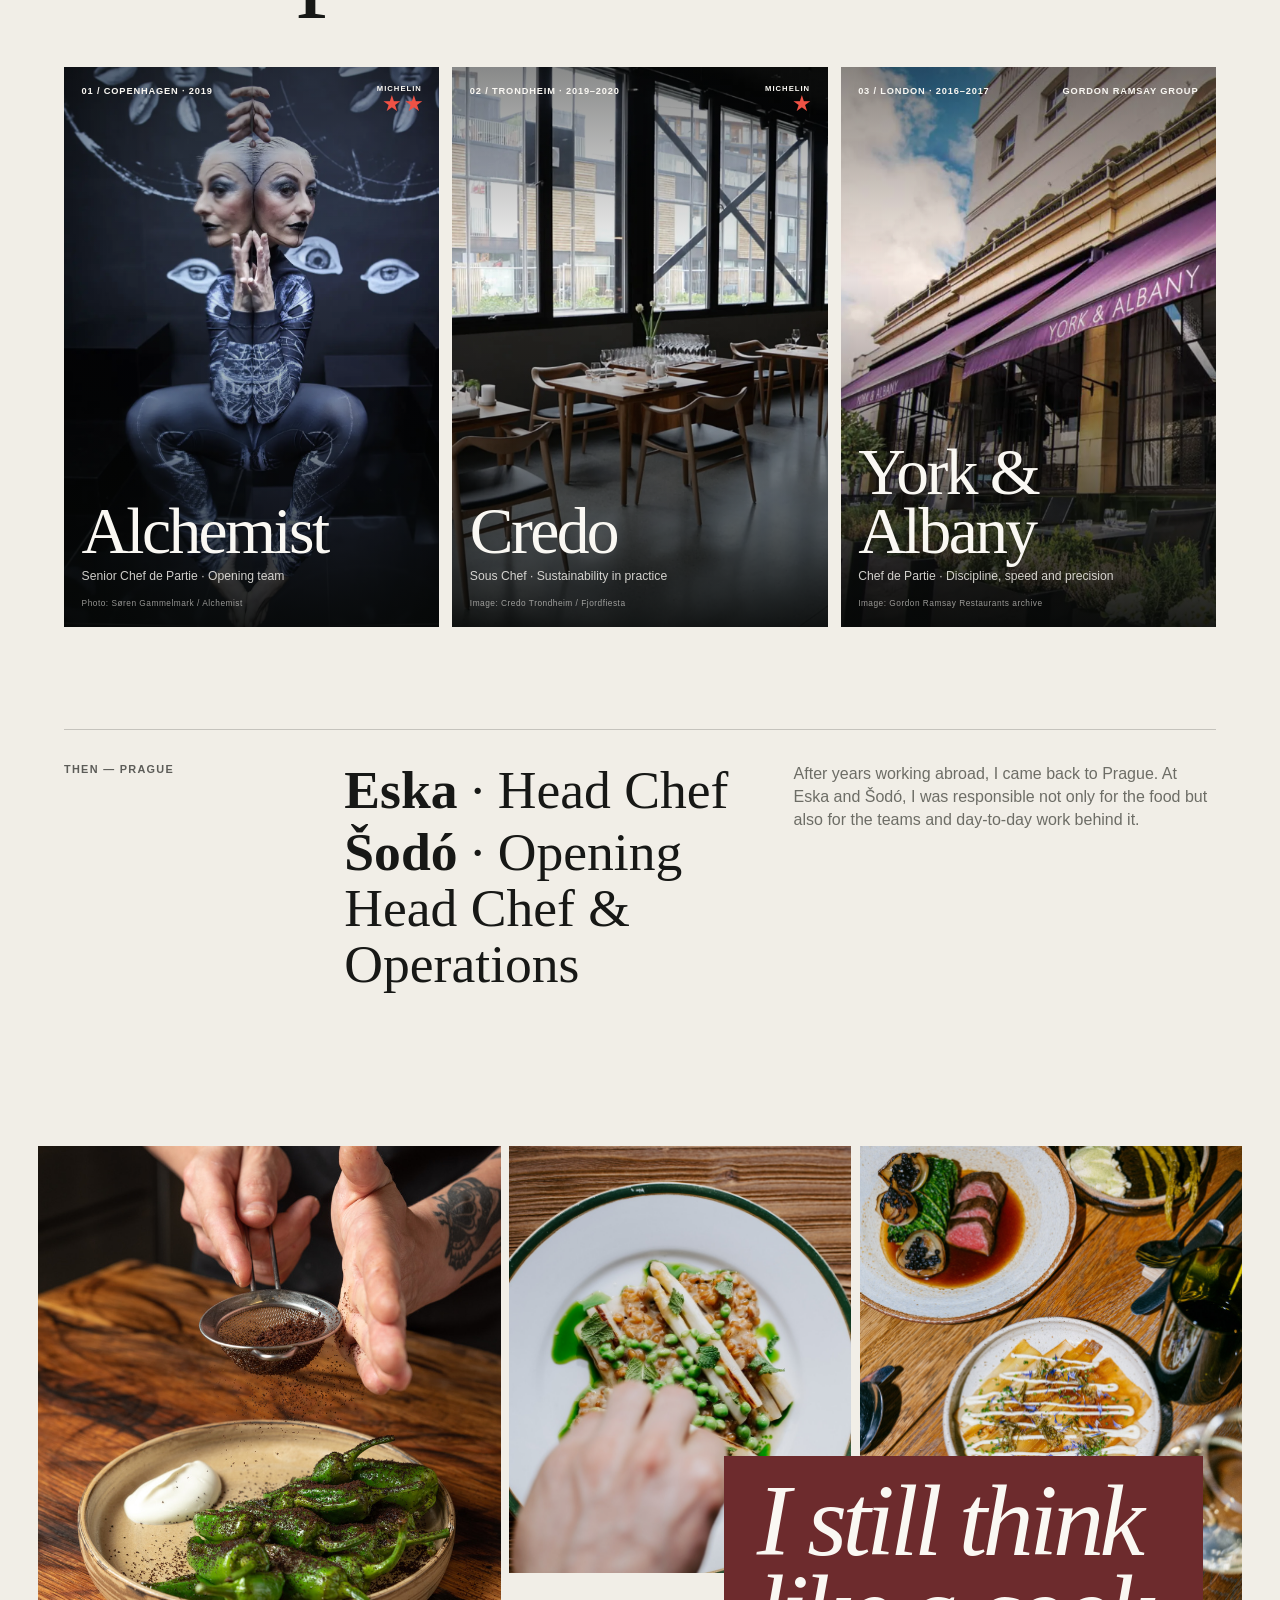
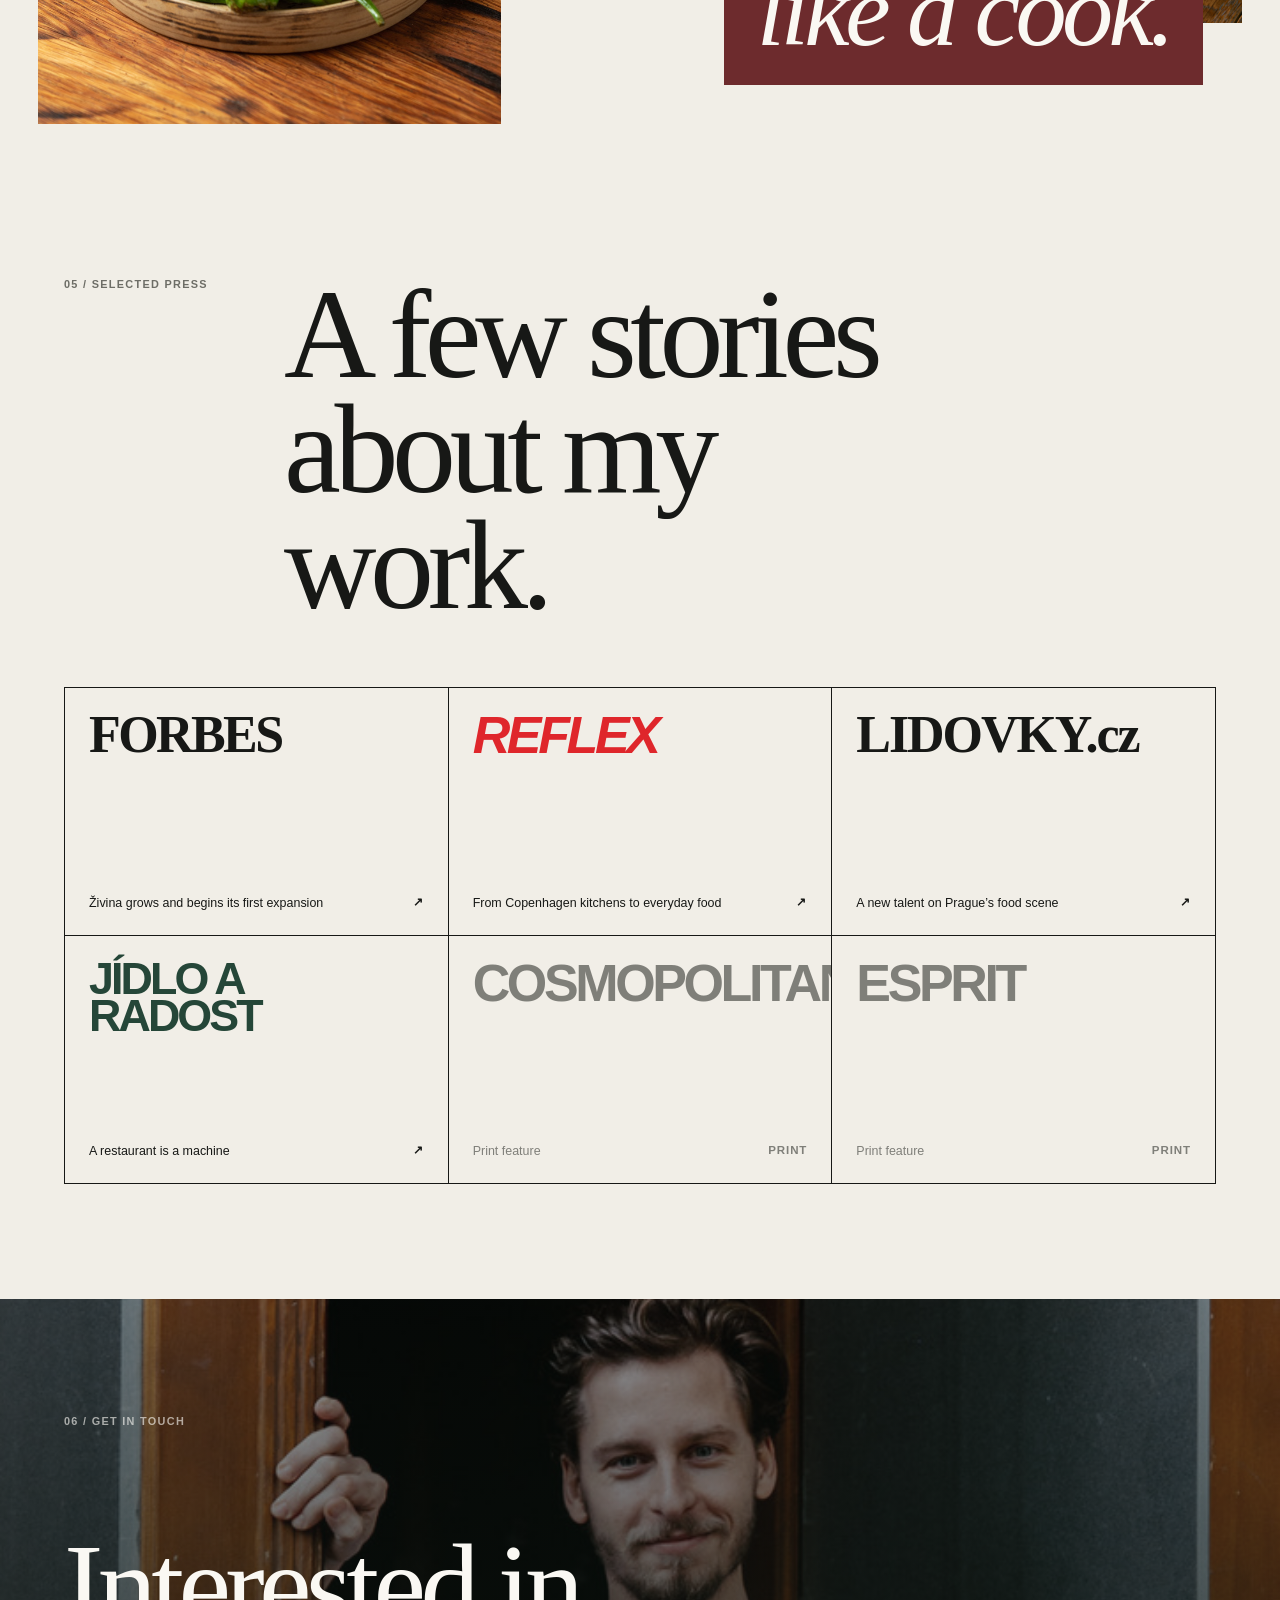
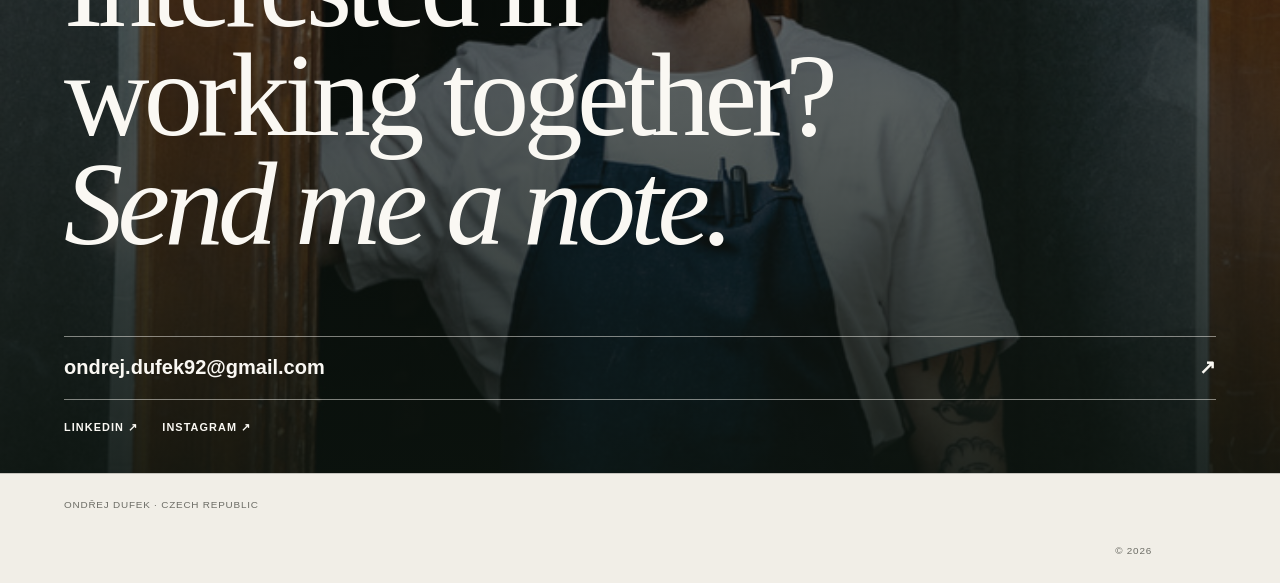
==== commit 5de18baf: "Use editorial portrait for hero and social sharing" ====
--- a/index.html
+++ b/index.html
@@ -13,8 +13,8 @@
   <meta property="og:title" content="Ondřej Dufek — Category Manager, Grab & Go">
   <meta property="og:description" content="I’m a chef who ended up running a food category. The story goes from restaurant kitchens through Živina to Vilgain.">
   <meta property="og:url" content="https://ondrejdufek.com/">
-  <meta property="og:image" content="https://ondrejdufek.com/assets/images/hero-mountains-2026.jpg">
-  <meta property="og:image:alt" content="Ondřej Dufek hiking in the mountains">
+  <meta property="og:image" content="https://ondrejdufek.com/assets/images/ondrej-dufek-portrait.webp">
+  <meta property="og:image:alt" content="Portrait of Ondřej Dufek">
   <meta name="twitter:card" content="summary_large_image">
 
   <link rel="icon" href="assets/favicon.svg" type="image/svg+xml">
@@ -66,8 +66,8 @@
 
   <main id="main">
     <section class="hero" id="top" aria-labelledby="hero-title">
-      <div class="hero-media" aria-hidden="true">
-        <img src="assets/images/hero-mountains-2026.jpg" alt="" width="1367" height="2048" fetchpriority="high">
+      <div class="hero-media">
+        <img src="assets/images/ondrej-dufek-portrait.webp" alt="Ondřej Dufek, chef and food category manager" width="725" height="1086" fetchpriority="high" decoding="async">
       </div>
       <div class="hero-wash" aria-hidden="true"></div>
       <div class="hero-content">
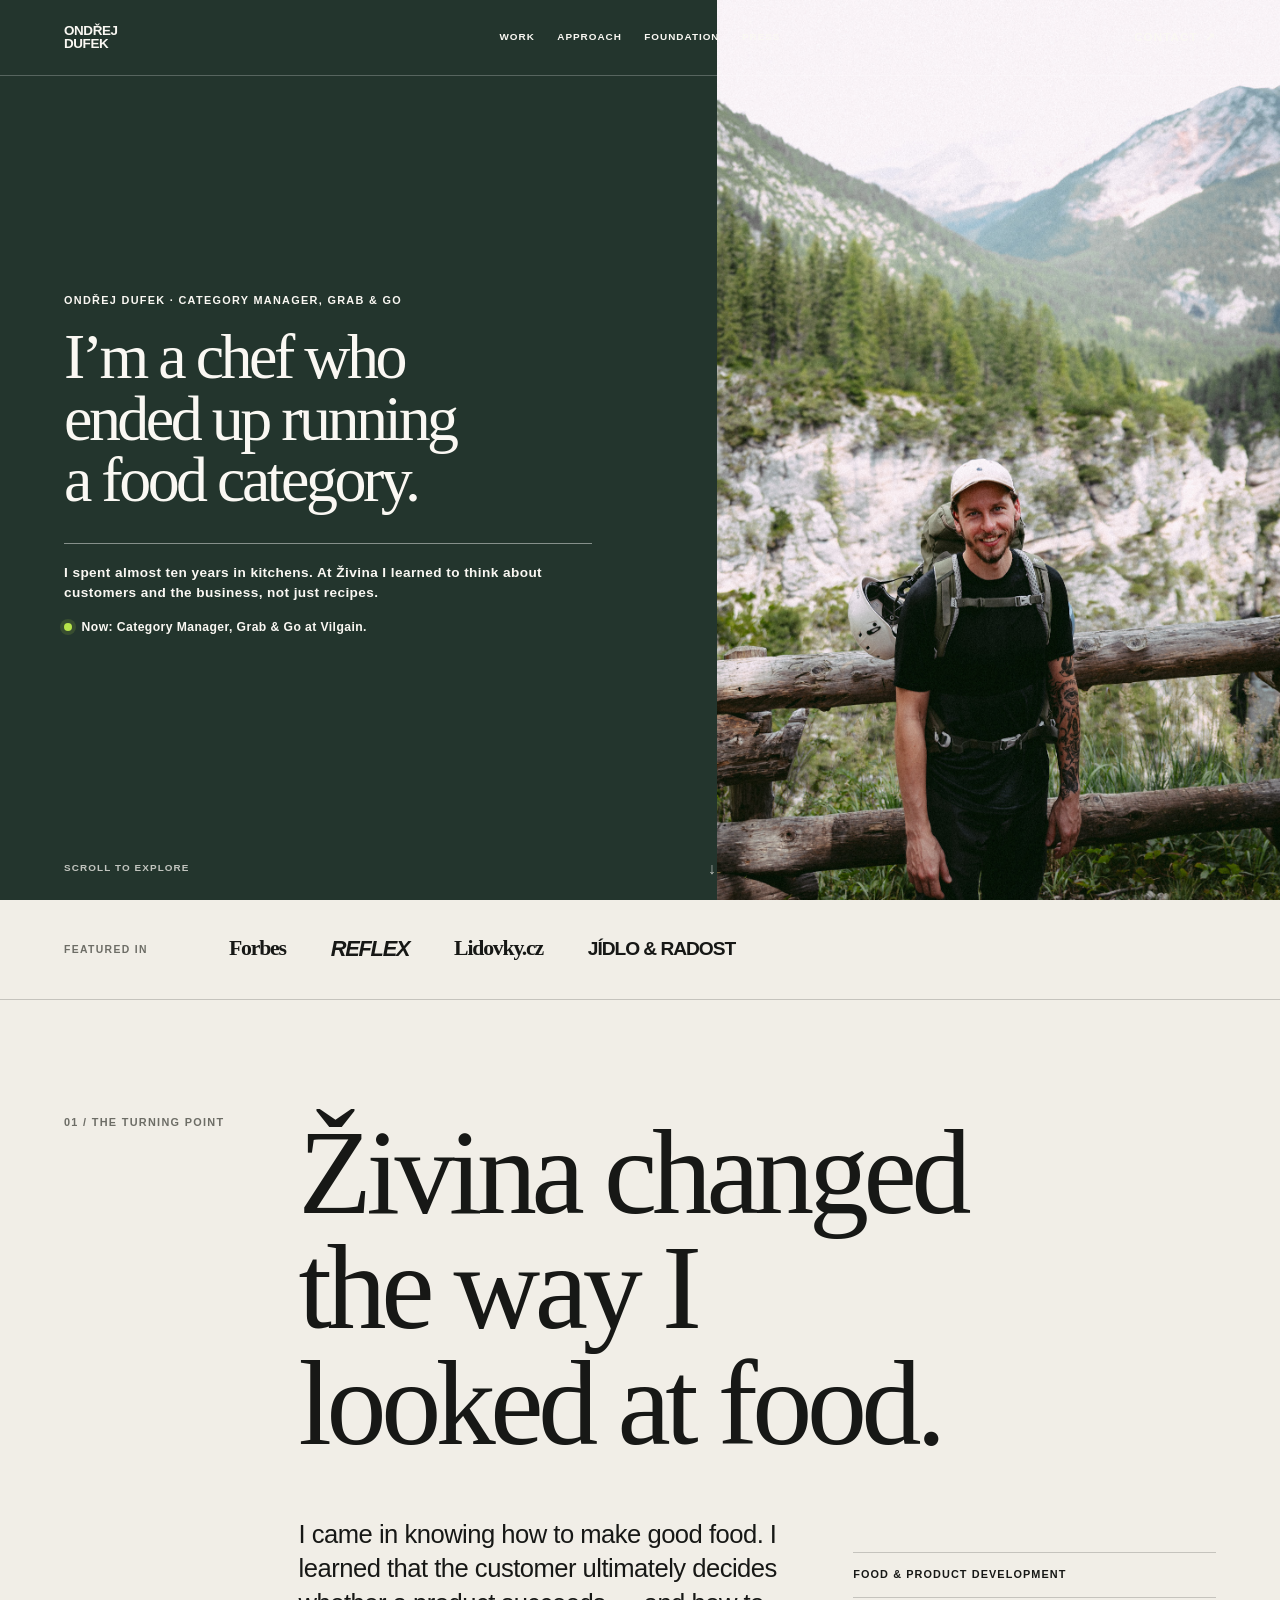
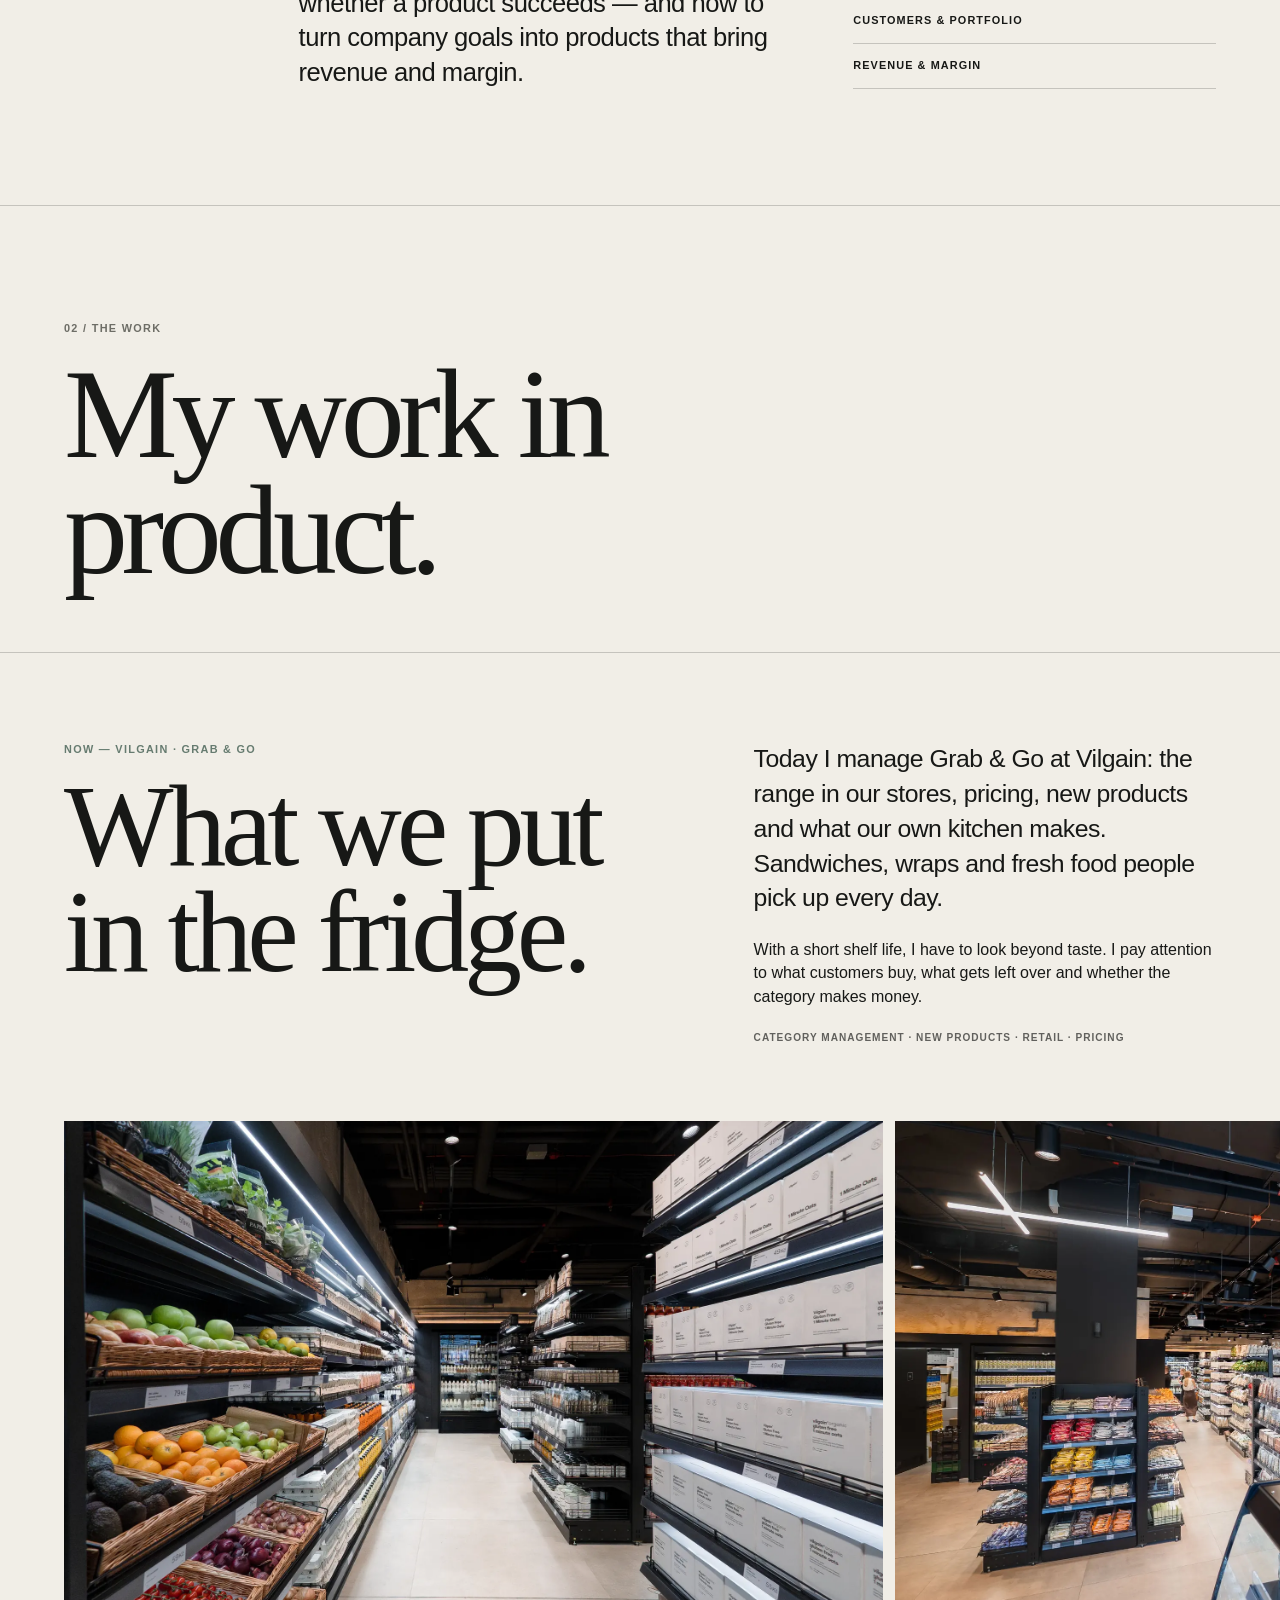
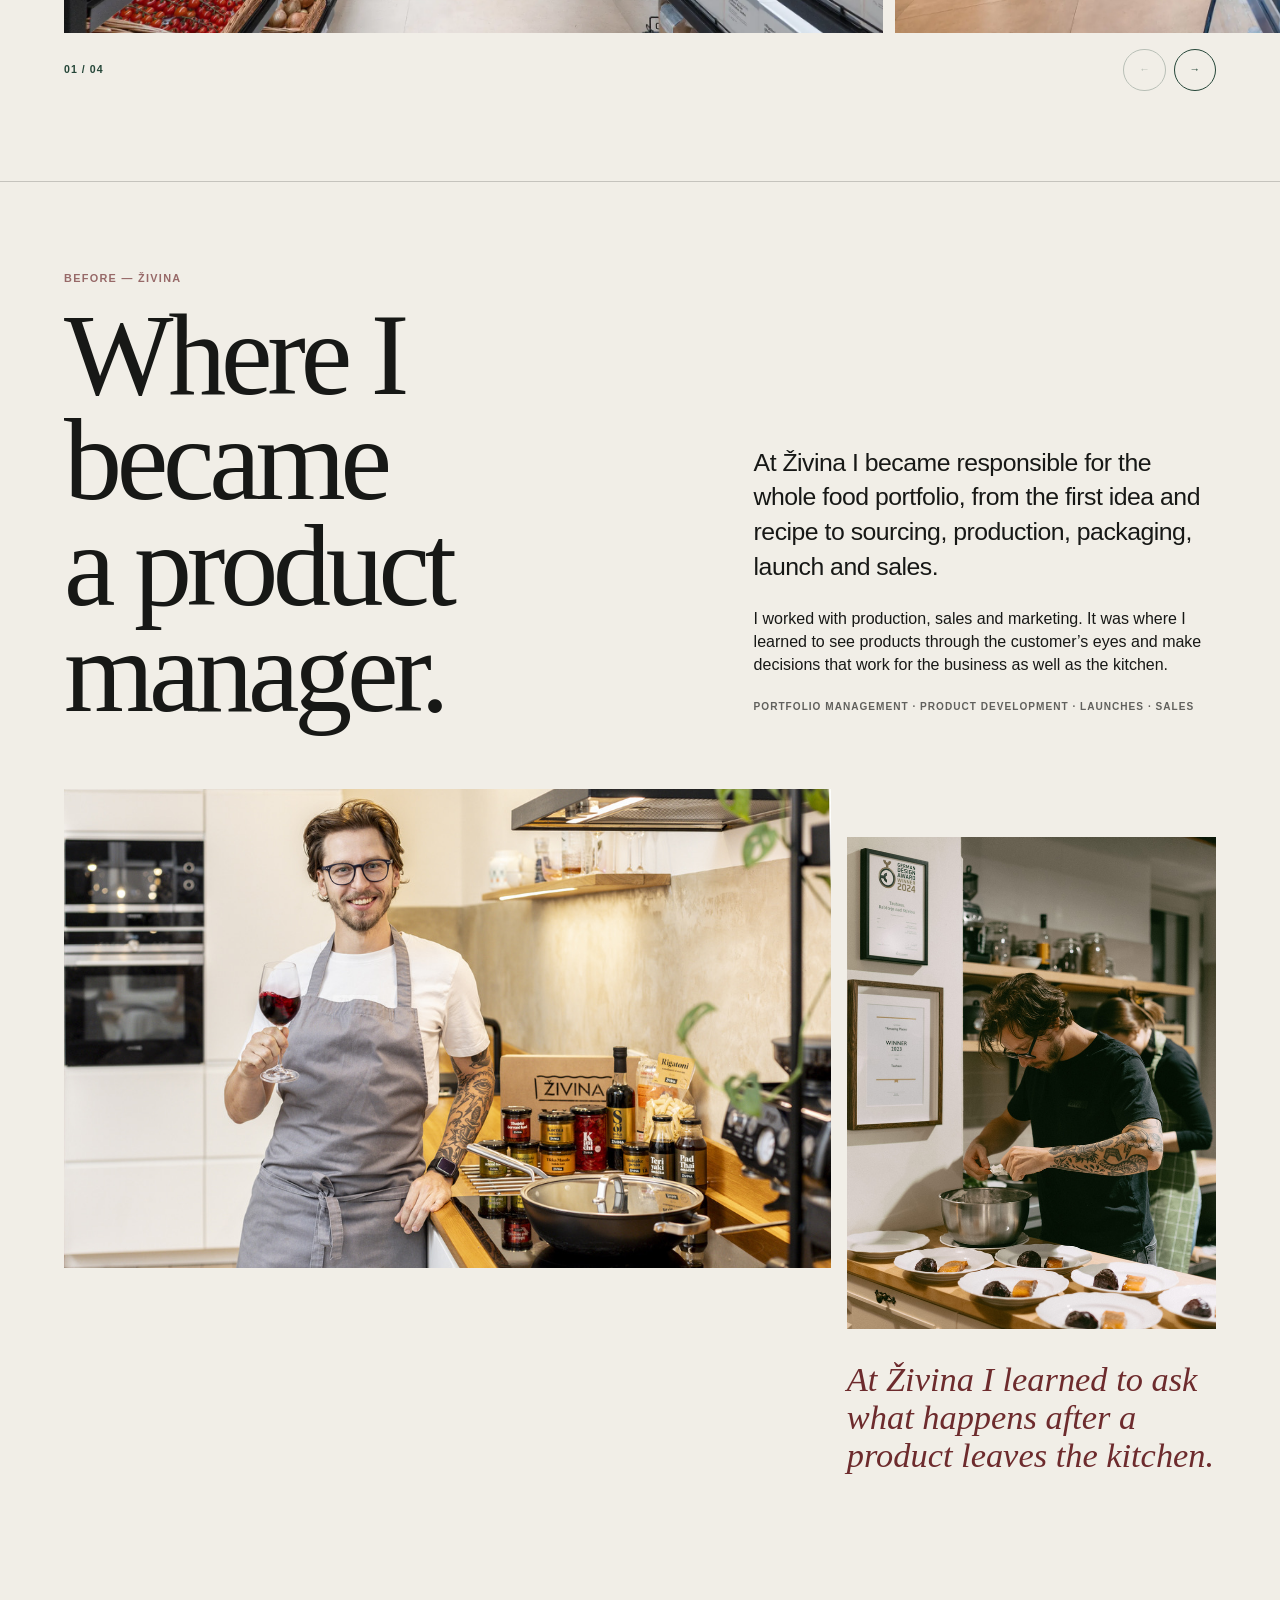
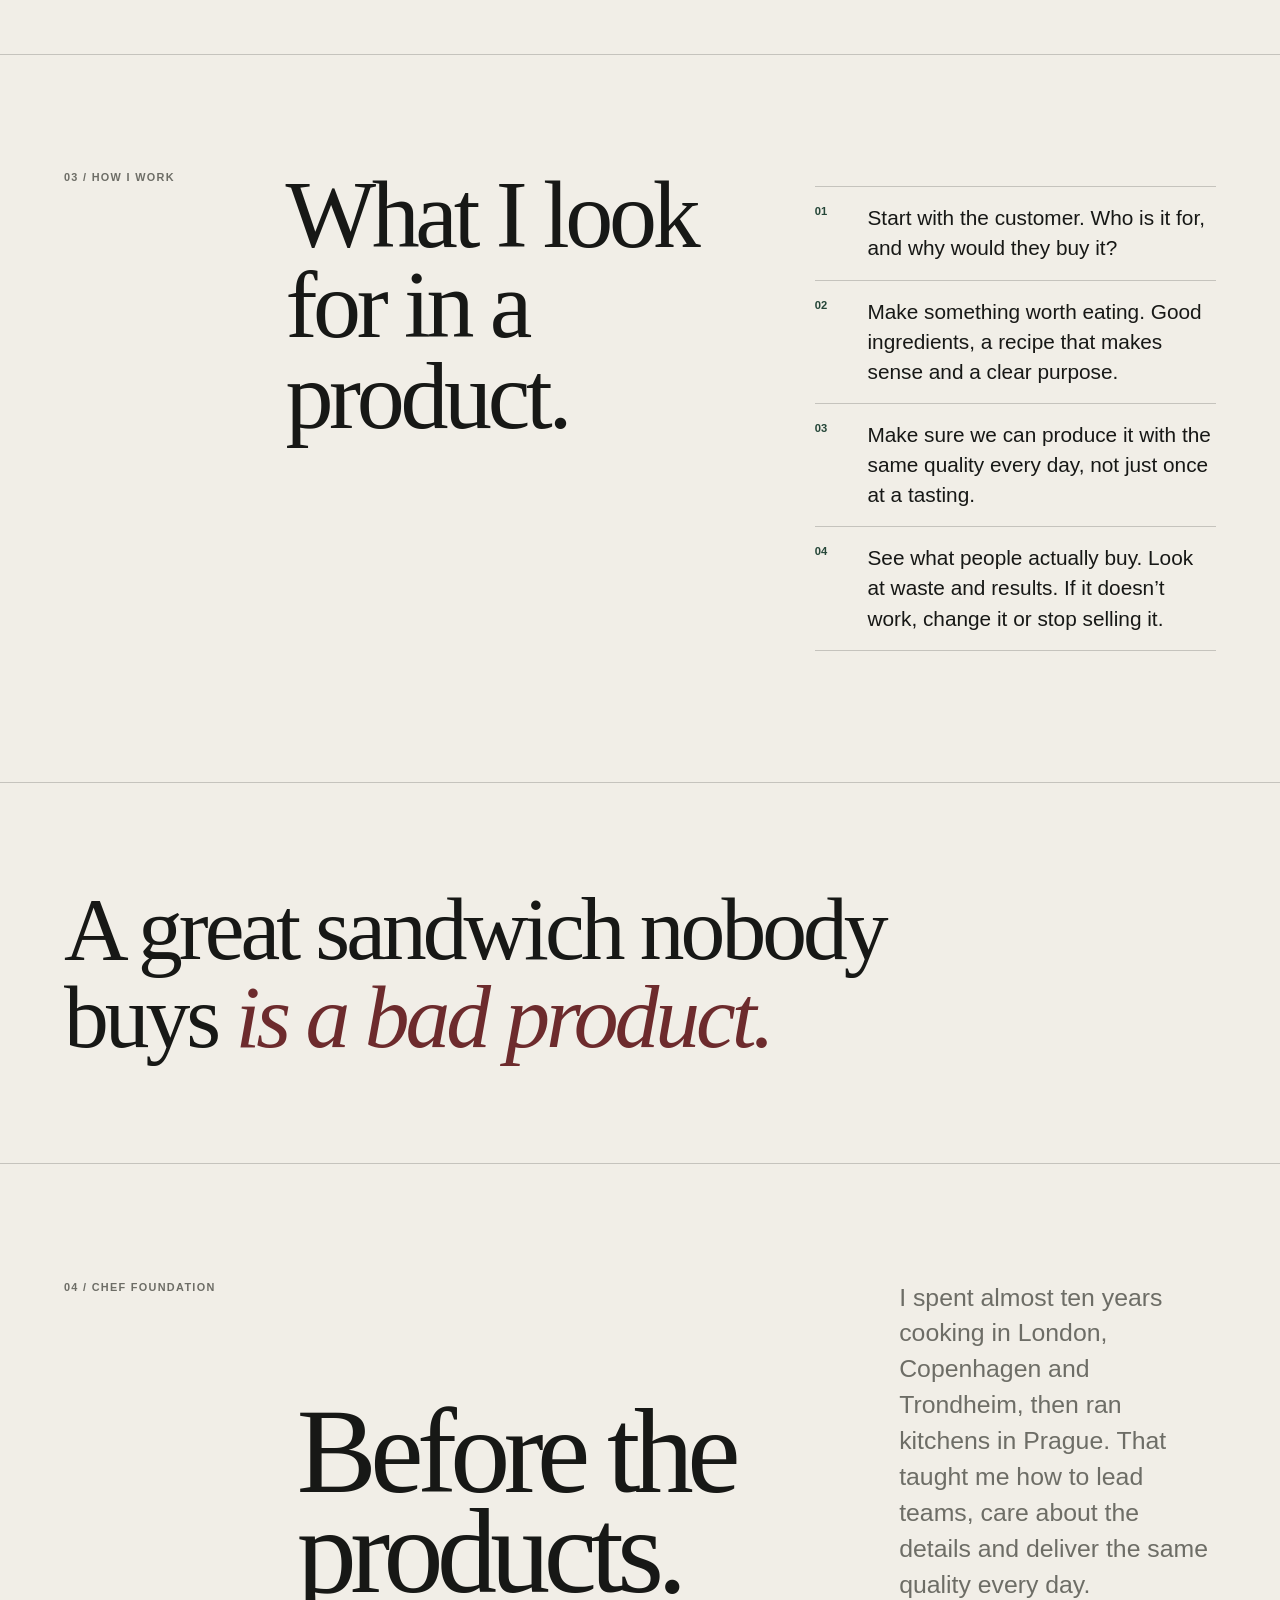
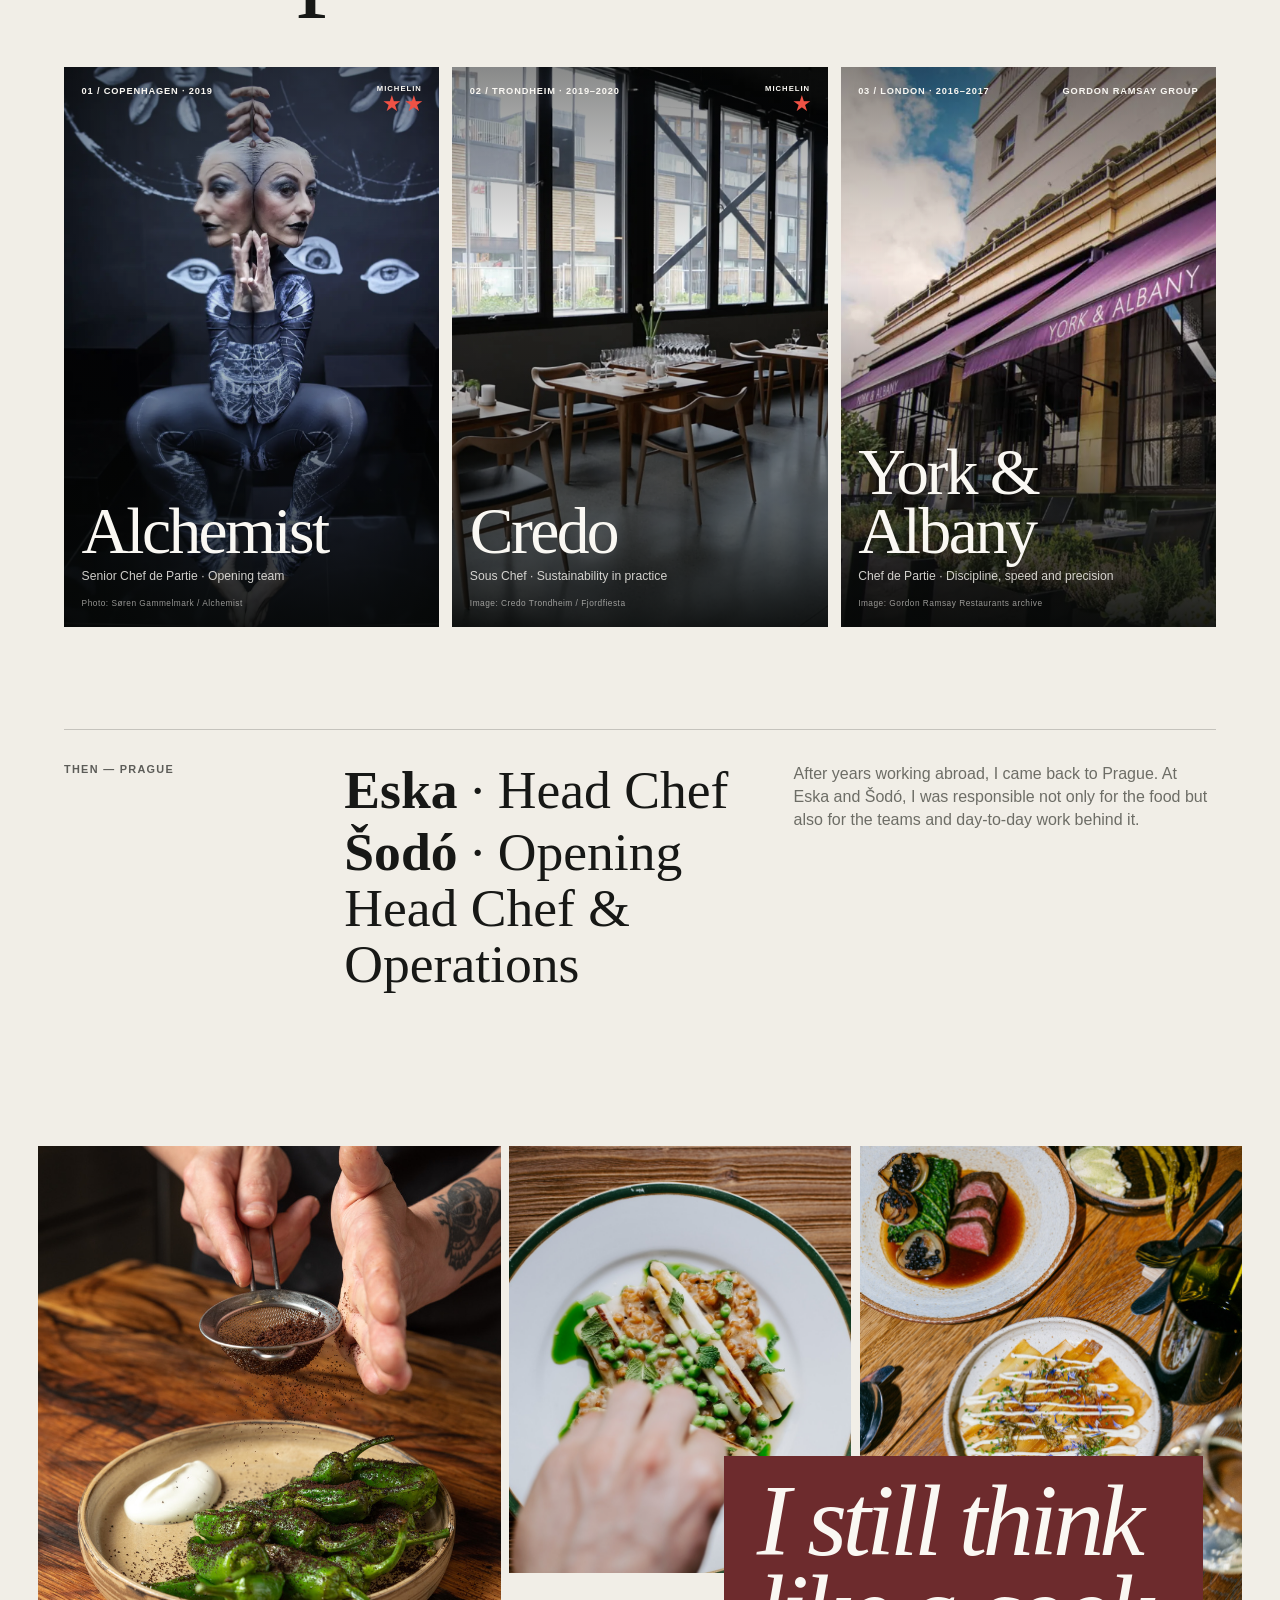
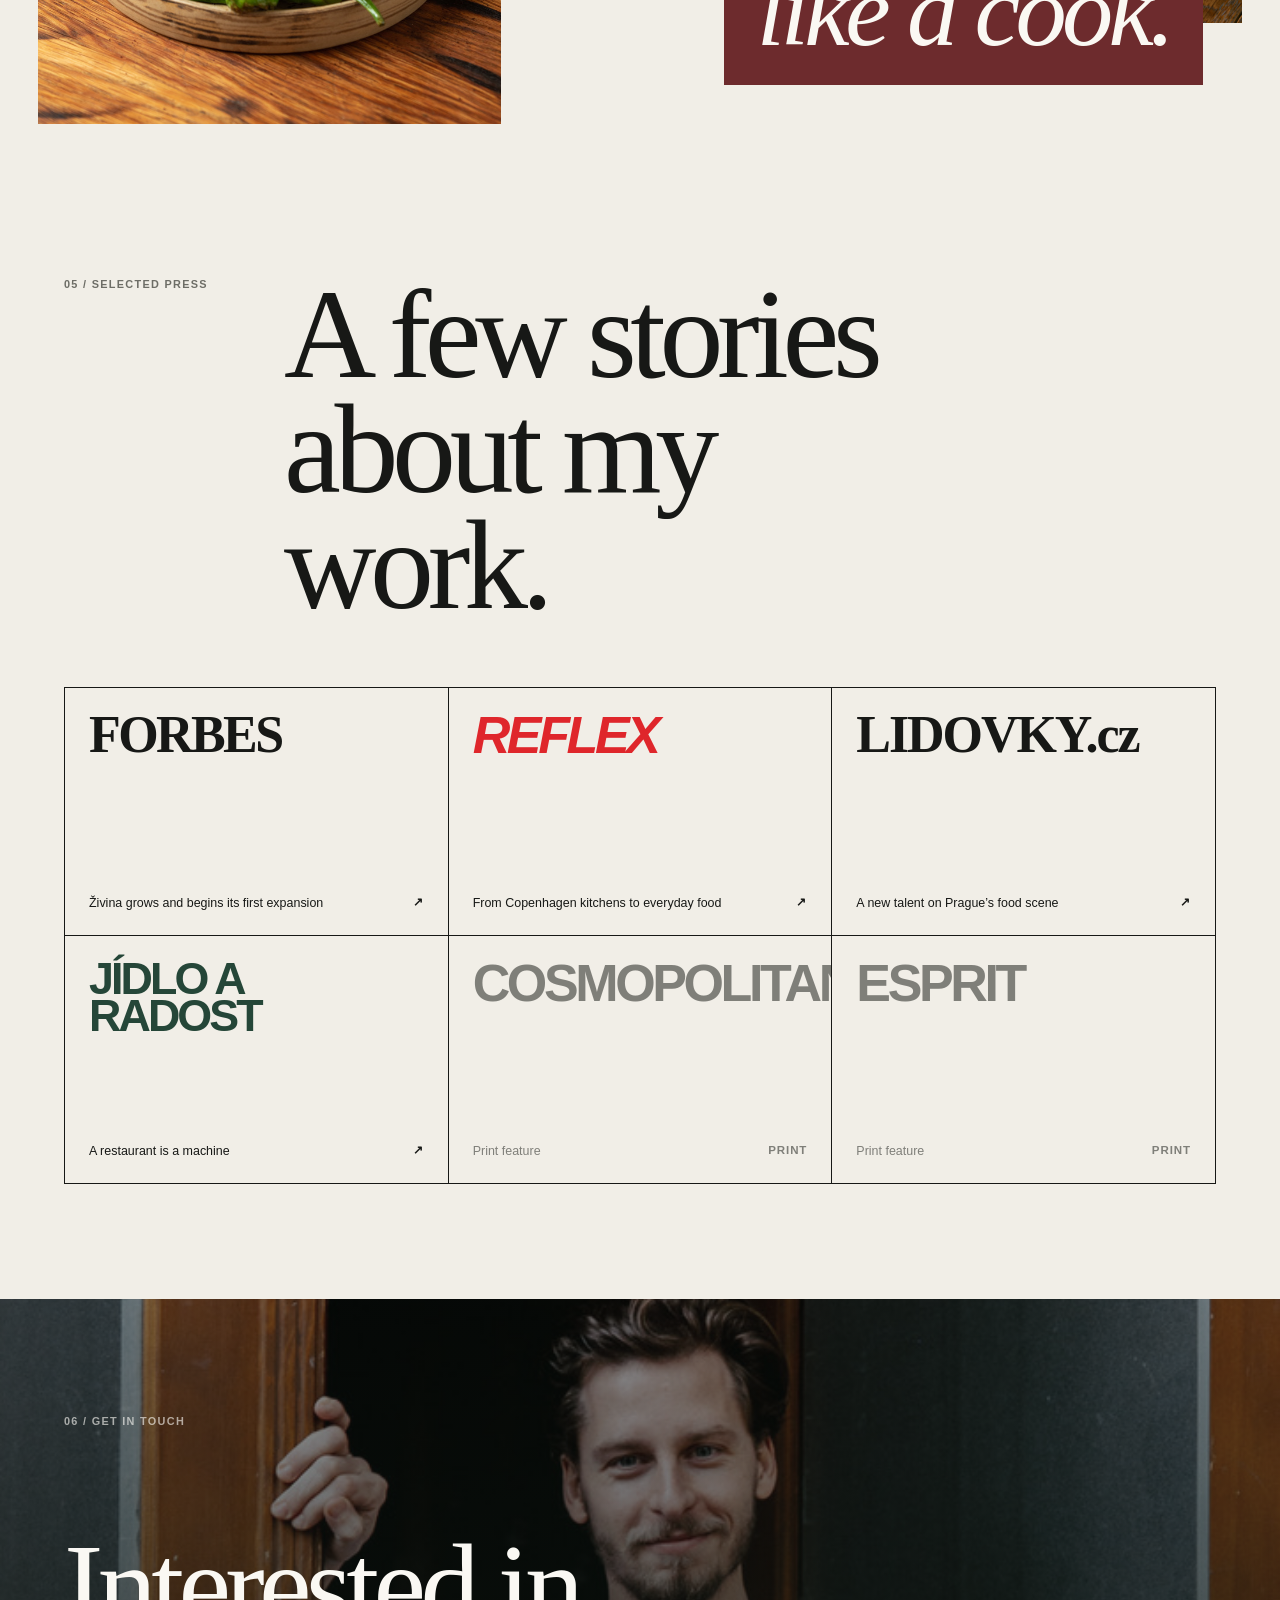
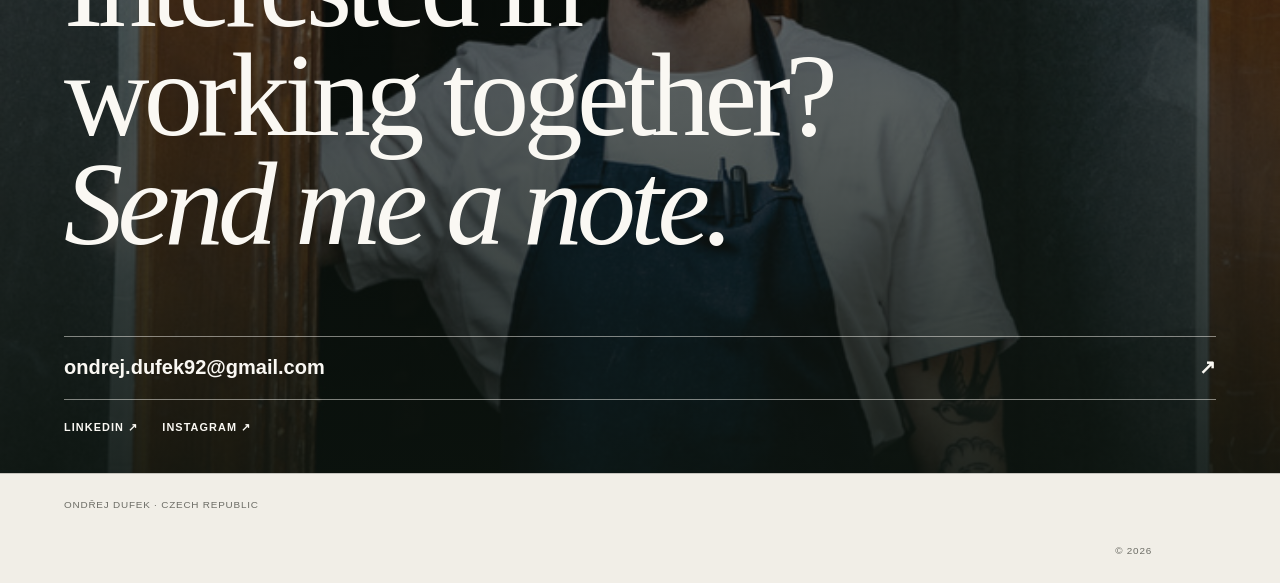
==== commit 5d5156b1: "Keep existing image as fallback until portrait asset is uploaded" ====
--- a/index.html
+++ b/index.html
@@ -67,7 +67,7 @@
   <main id="main">
     <section class="hero" id="top" aria-labelledby="hero-title">
       <div class="hero-media">
-        <img src="assets/images/ondrej-dufek-portrait.webp" alt="Ondřej Dufek, chef and food category manager" width="725" height="1086" fetchpriority="high" decoding="async">
+        <img src="assets/images/ondrej-dufek-portrait.webp" alt="Ondřej Dufek, chef and food category manager" width="725" height="1086" fetchpriority="high" decoding="async" onerror="this.onerror=null;this.src=&#39;assets/images/hero-mountains-2026.jpg&#39;;">
       </div>
       <div class="hero-wash" aria-hidden="true"></div>
       <div class="hero-content">
--- a/assets/styles.css
+++ b/assets/styles.css
@@ -1580,3 +1580,109 @@
     font-size: clamp(2.6rem, 10vw, 4rem);
   }
 }
+
+
+/* Editorial portrait hero — mobile overlay / desktop split.
+   Keep these overrides last to supersede the former photo-above-copy layout. */
+@media (max-width: 55.999rem) {
+  .hero {
+    position: relative;
+    display: flex;
+    align-items: flex-end;
+    min-height: max(45rem, 100svh);
+    overflow: hidden;
+    isolation: isolate;
+    color: var(--white);
+    background: #353b38;
+  }
+
+  .hero-media {
+    position: absolute;
+    inset: 0;
+    z-index: -3;
+    width: 100%;
+    height: 100%;
+    min-height: 0;
+  }
+
+  .hero-media img {
+    width: 100%;
+    height: 100%;
+    object-fit: cover;
+    object-position: 50% 26%;
+  }
+
+  .hero-wash {
+    position: absolute;
+    z-index: -2;
+    display: block;
+    inset: 0;
+    background:
+      linear-gradient(180deg,
+        rgba(12,16,15,.54) 0%,
+        rgba(12,16,15,.05) 21%,
+        rgba(12,16,15,.08) 38%,
+        rgba(12,16,15,.69) 62%,
+        rgba(12,16,15,.96) 100%);
+  }
+
+  .hero-content {
+    position: relative;
+    z-index: 1;
+    width: 100%;
+    margin-top: auto;
+    padding: calc(var(--header-h) + 5rem) var(--gutter) clamp(2.3rem, 7svh, 4.5rem);
+    background: transparent;
+    text-shadow: 0 1px 18px rgba(0,0,0,.14);
+  }
+
+  .hero h1 {
+    max-width: 15ch;
+    font-size: clamp(2.65rem, 9.7vw, 4.9rem);
+    line-height: .94;
+  }
+
+  .hero-meta {
+    grid-template-columns: 1fr;
+    gap: .85rem;
+    margin-top: 1.4rem;
+    padding-top: 1rem;
+  }
+
+  .hero-now {
+    justify-self: start;
+    text-align: left;
+  }
+
+  .scroll-cue { display: none; }
+  .site-header:not(.is-scrolled) { background: rgba(17,22,20,.13); }
+}
+
+@media (max-width: 35rem) {
+  .hero { min-height: max(42rem, 100svh); }
+  .hero-media img { object-position: 50% 28%; }
+  .hero-content { padding-bottom: max(2.5rem, env(safe-area-inset-bottom)); }
+  .hero h1 { font-size: clamp(2.4rem, 9.4vw, 3.9rem); }
+}
+
+@media (min-width: 56rem) {
+  .hero {
+    grid-template-columns: minmax(0, 56%) minmax(0, 44%);
+    background: #23352d;
+  }
+
+  .hero-media img {
+    object-position: center 22%;
+  }
+
+  .hero-content {
+    padding-top: calc(var(--header-h) + 2rem);
+    padding-bottom: 5rem;
+  }
+
+  .hero h1 { font-size: clamp(3.2rem, 5vw, 5.8rem); }
+}
+
+@media (max-width: 55.999rem) and (max-height: 44rem) and (orientation: landscape) {
+  .hero { min-height: 44rem; }
+}
